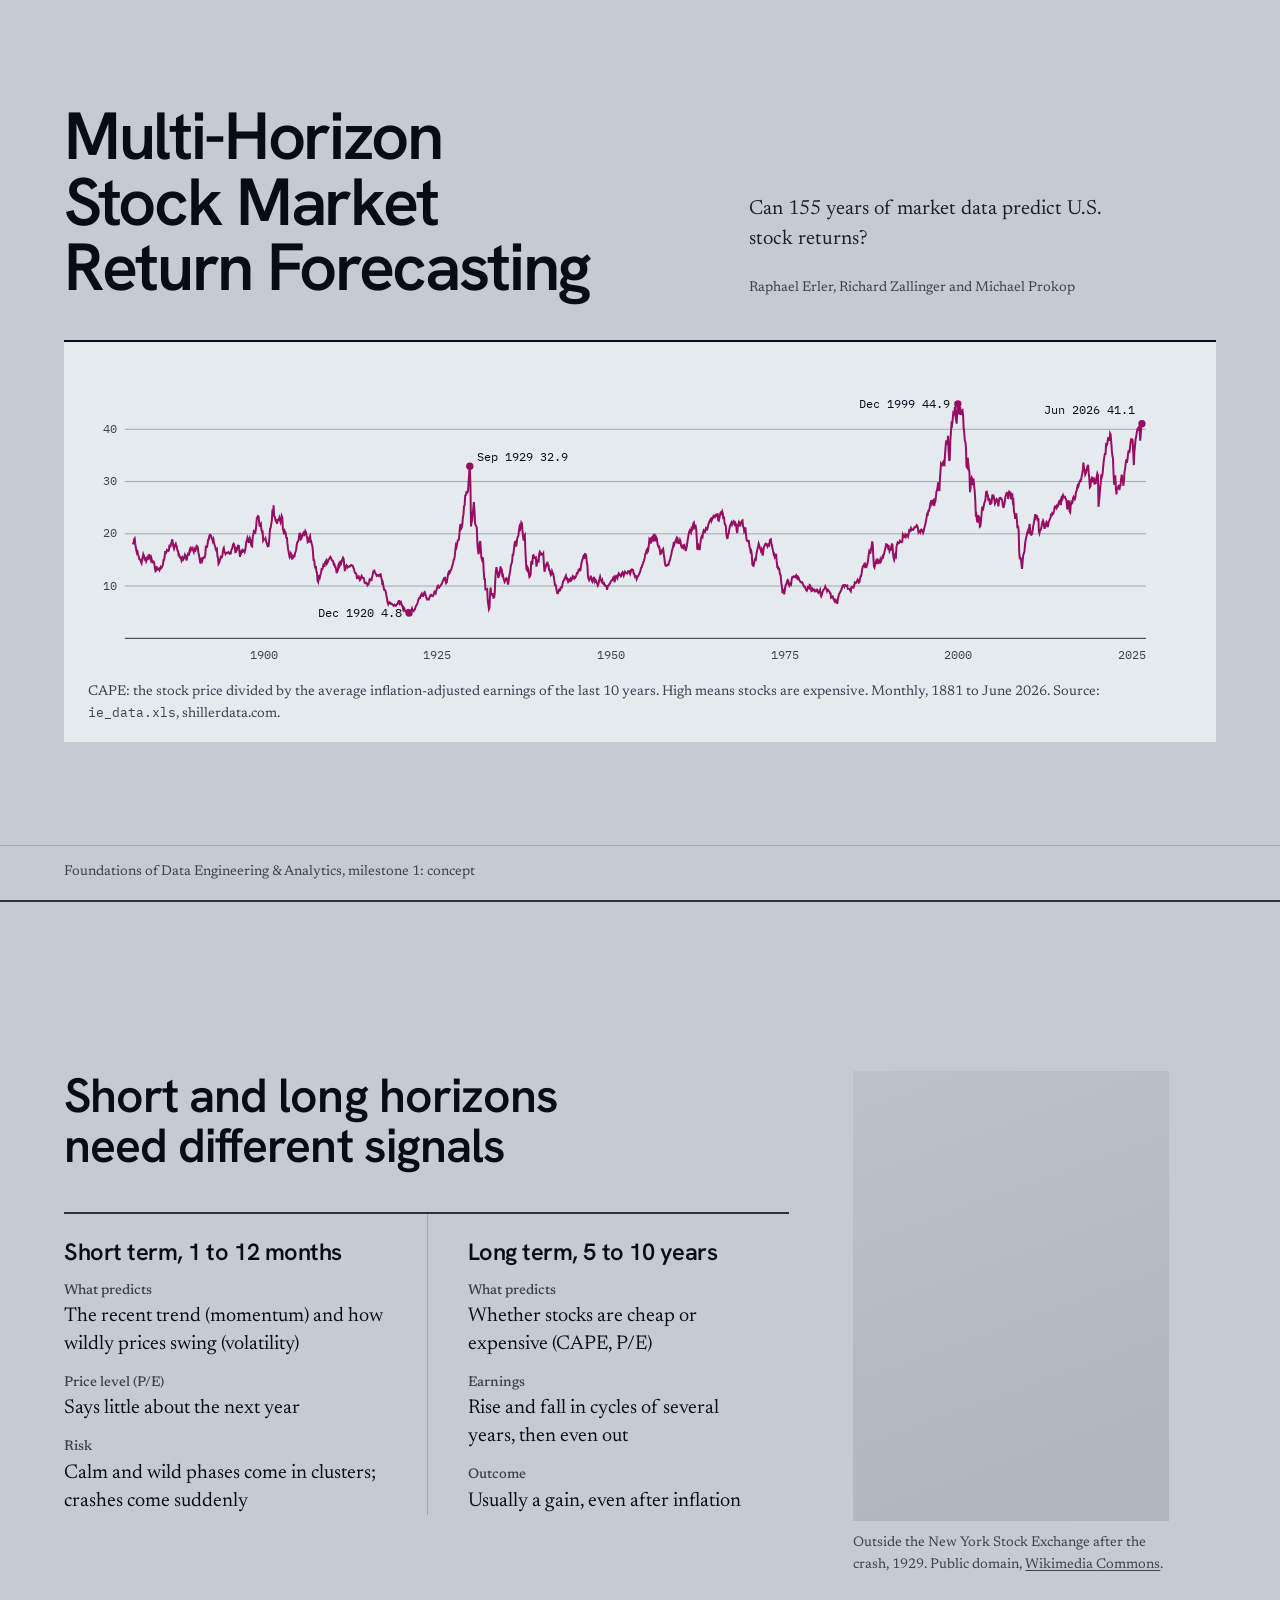
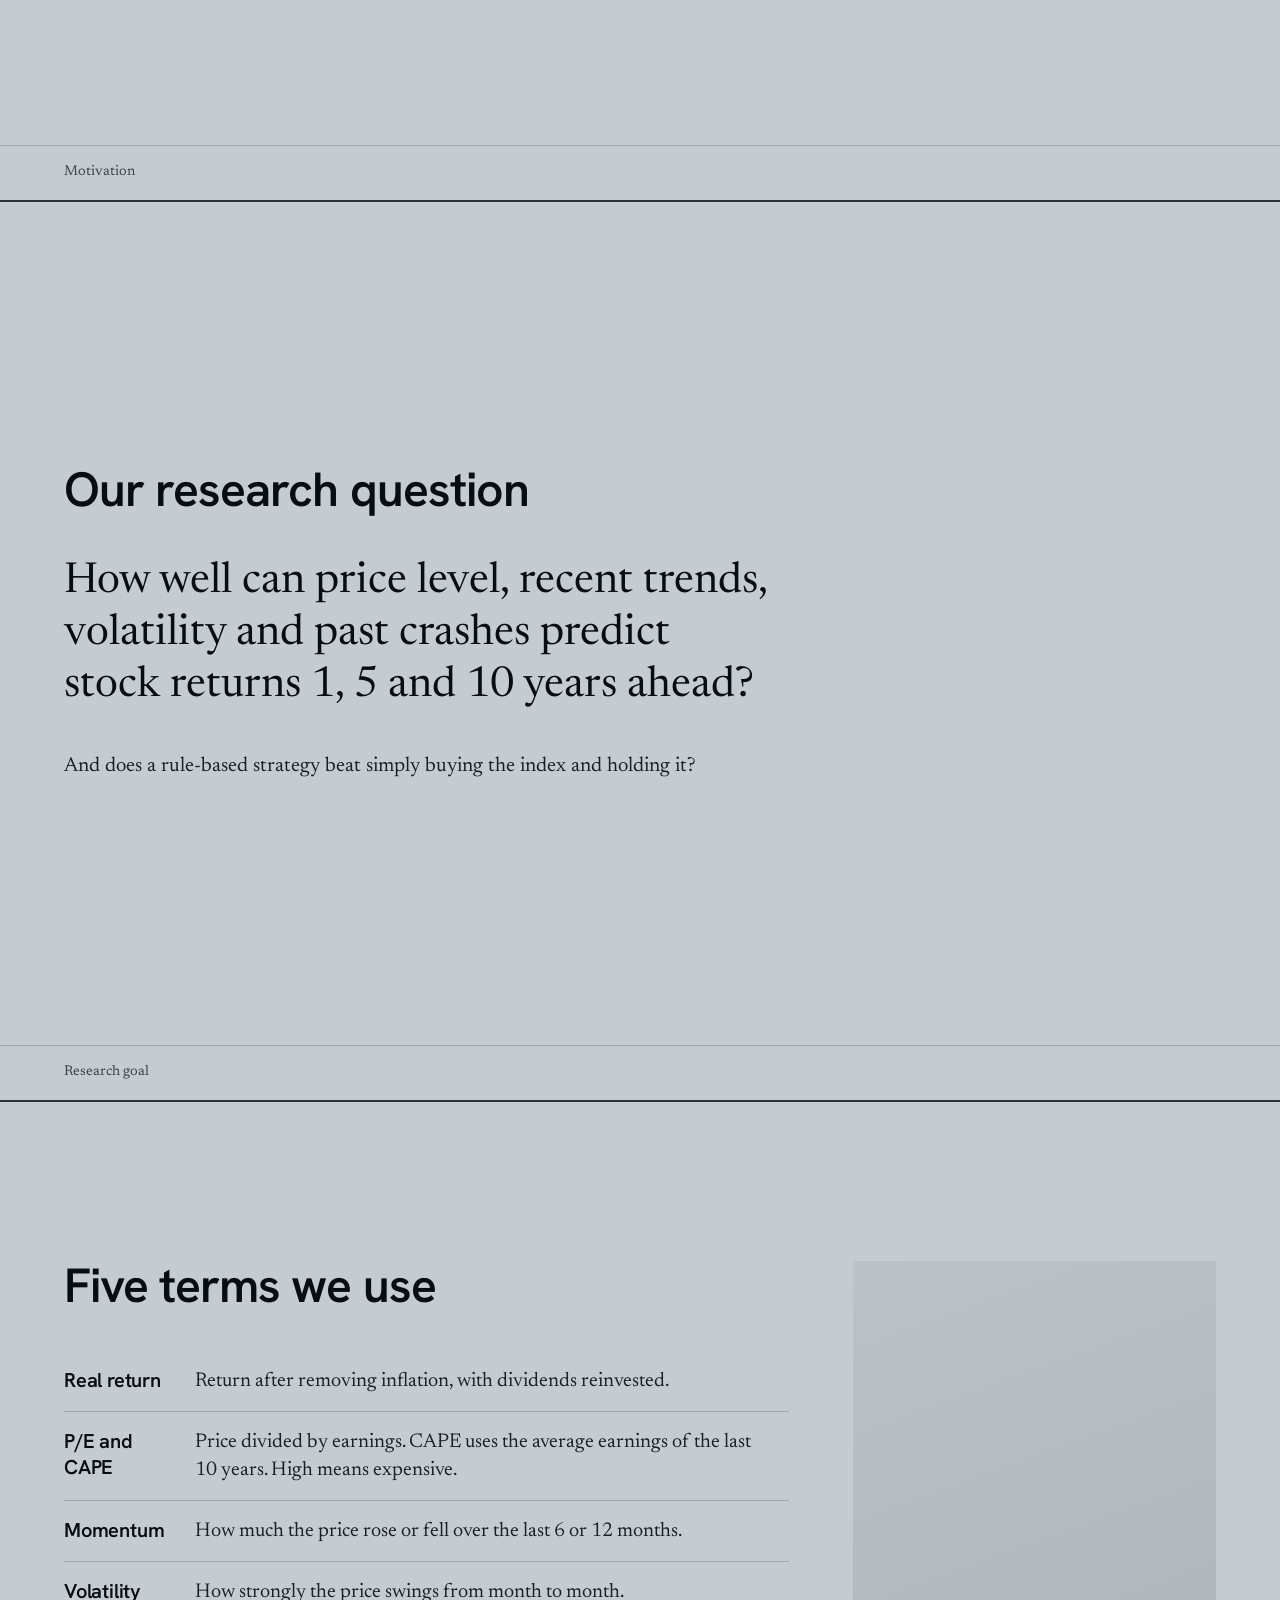
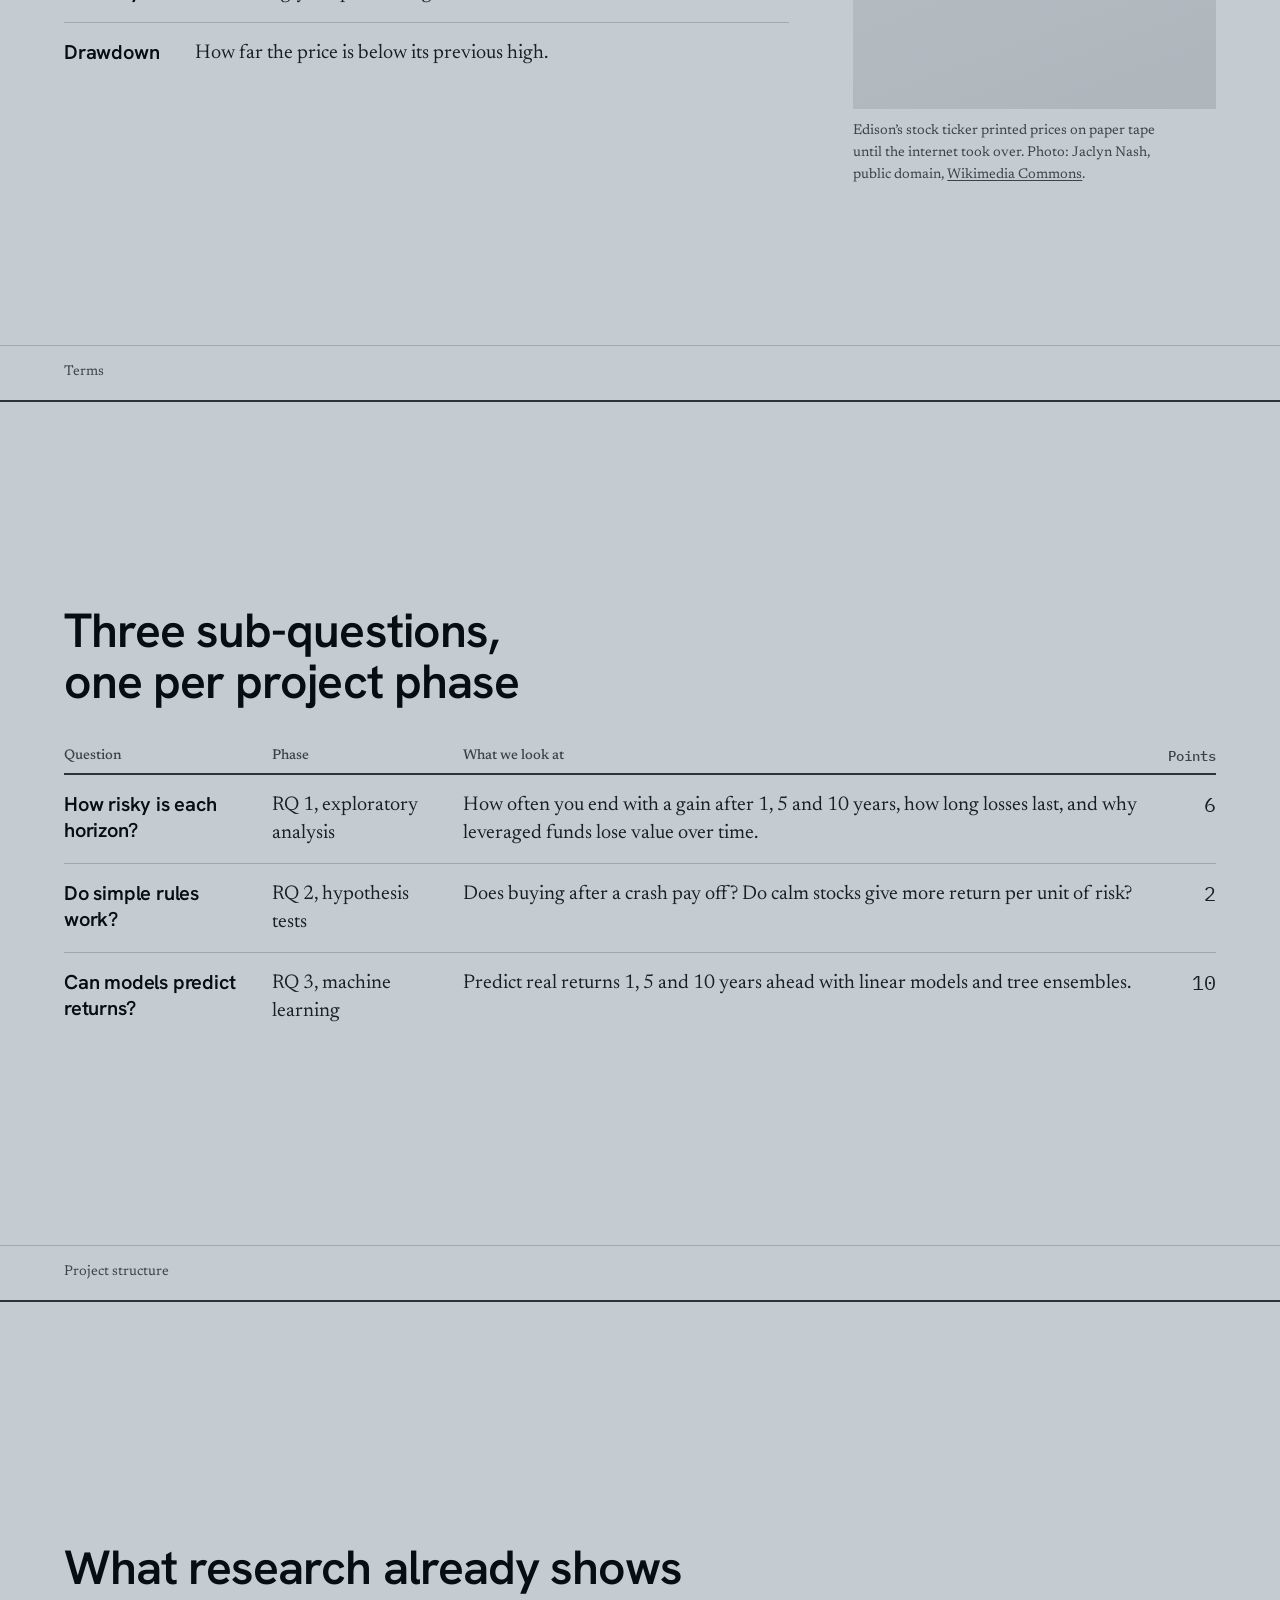
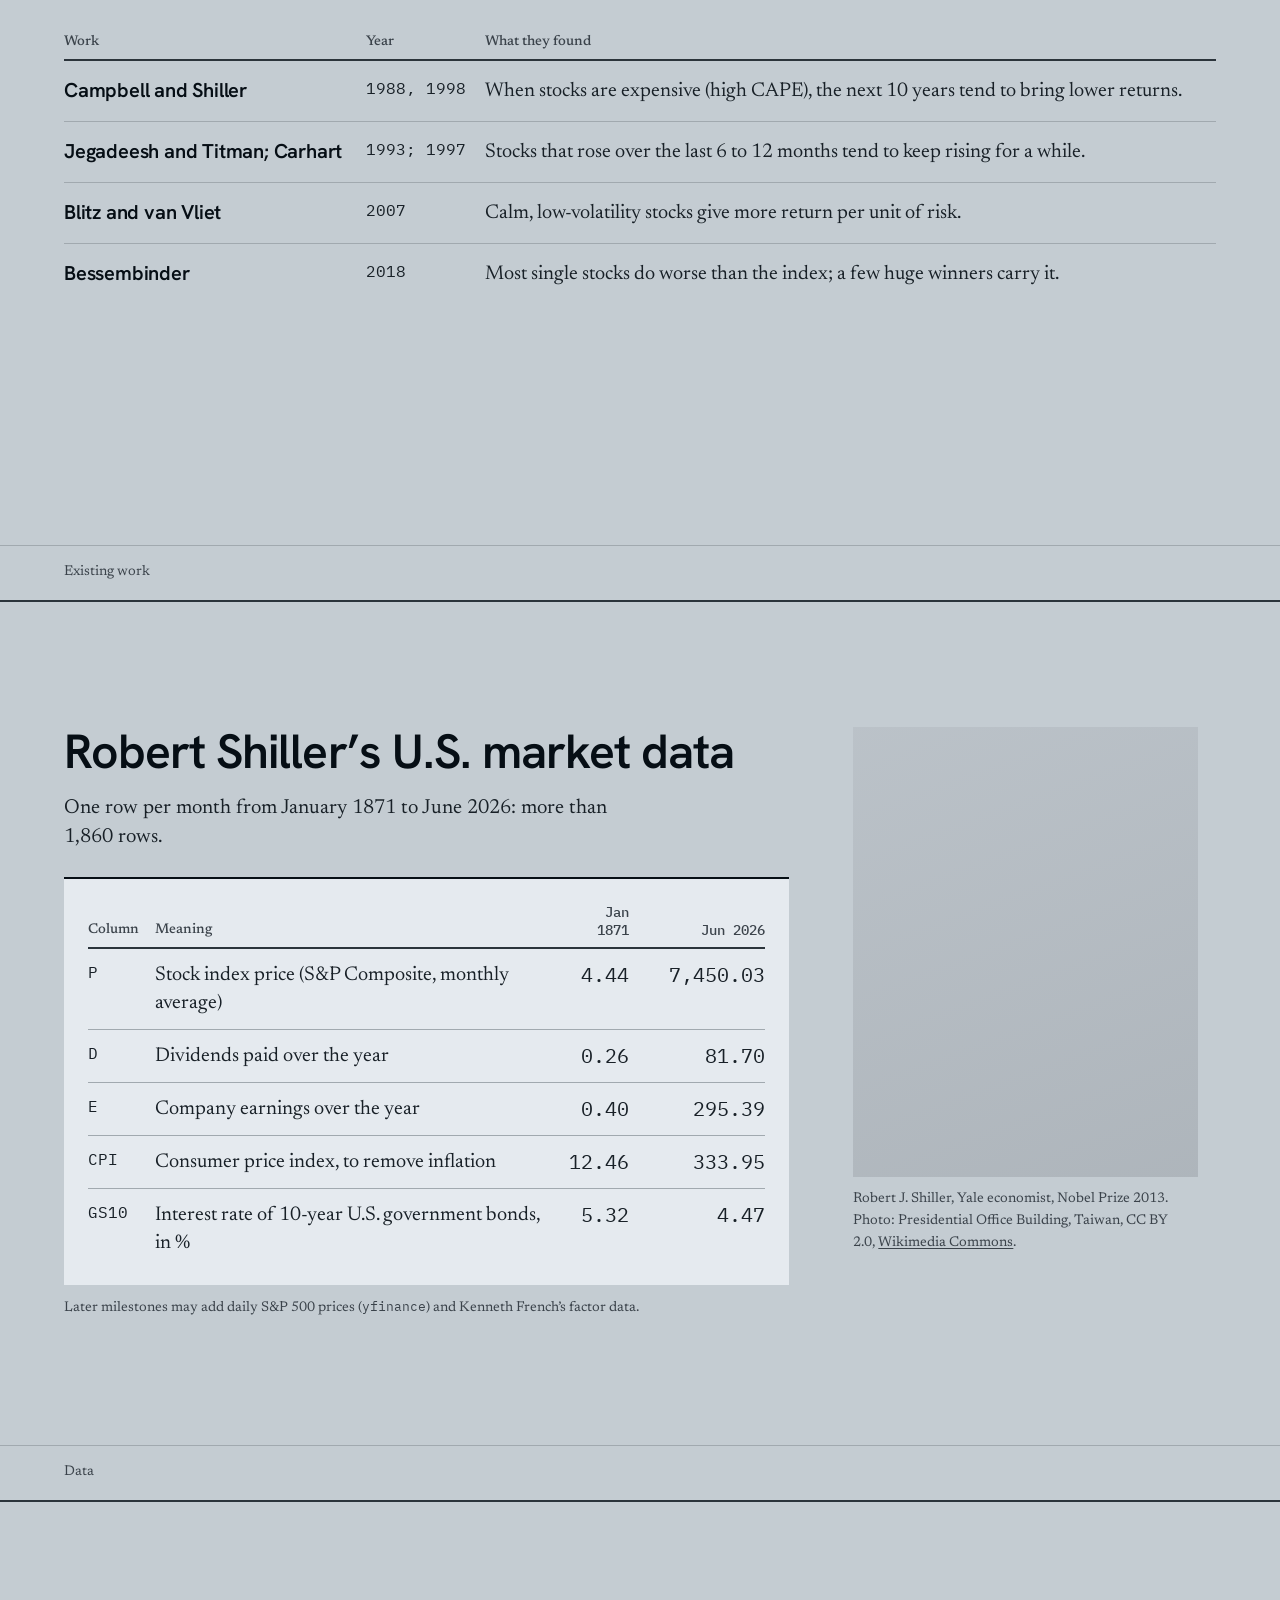
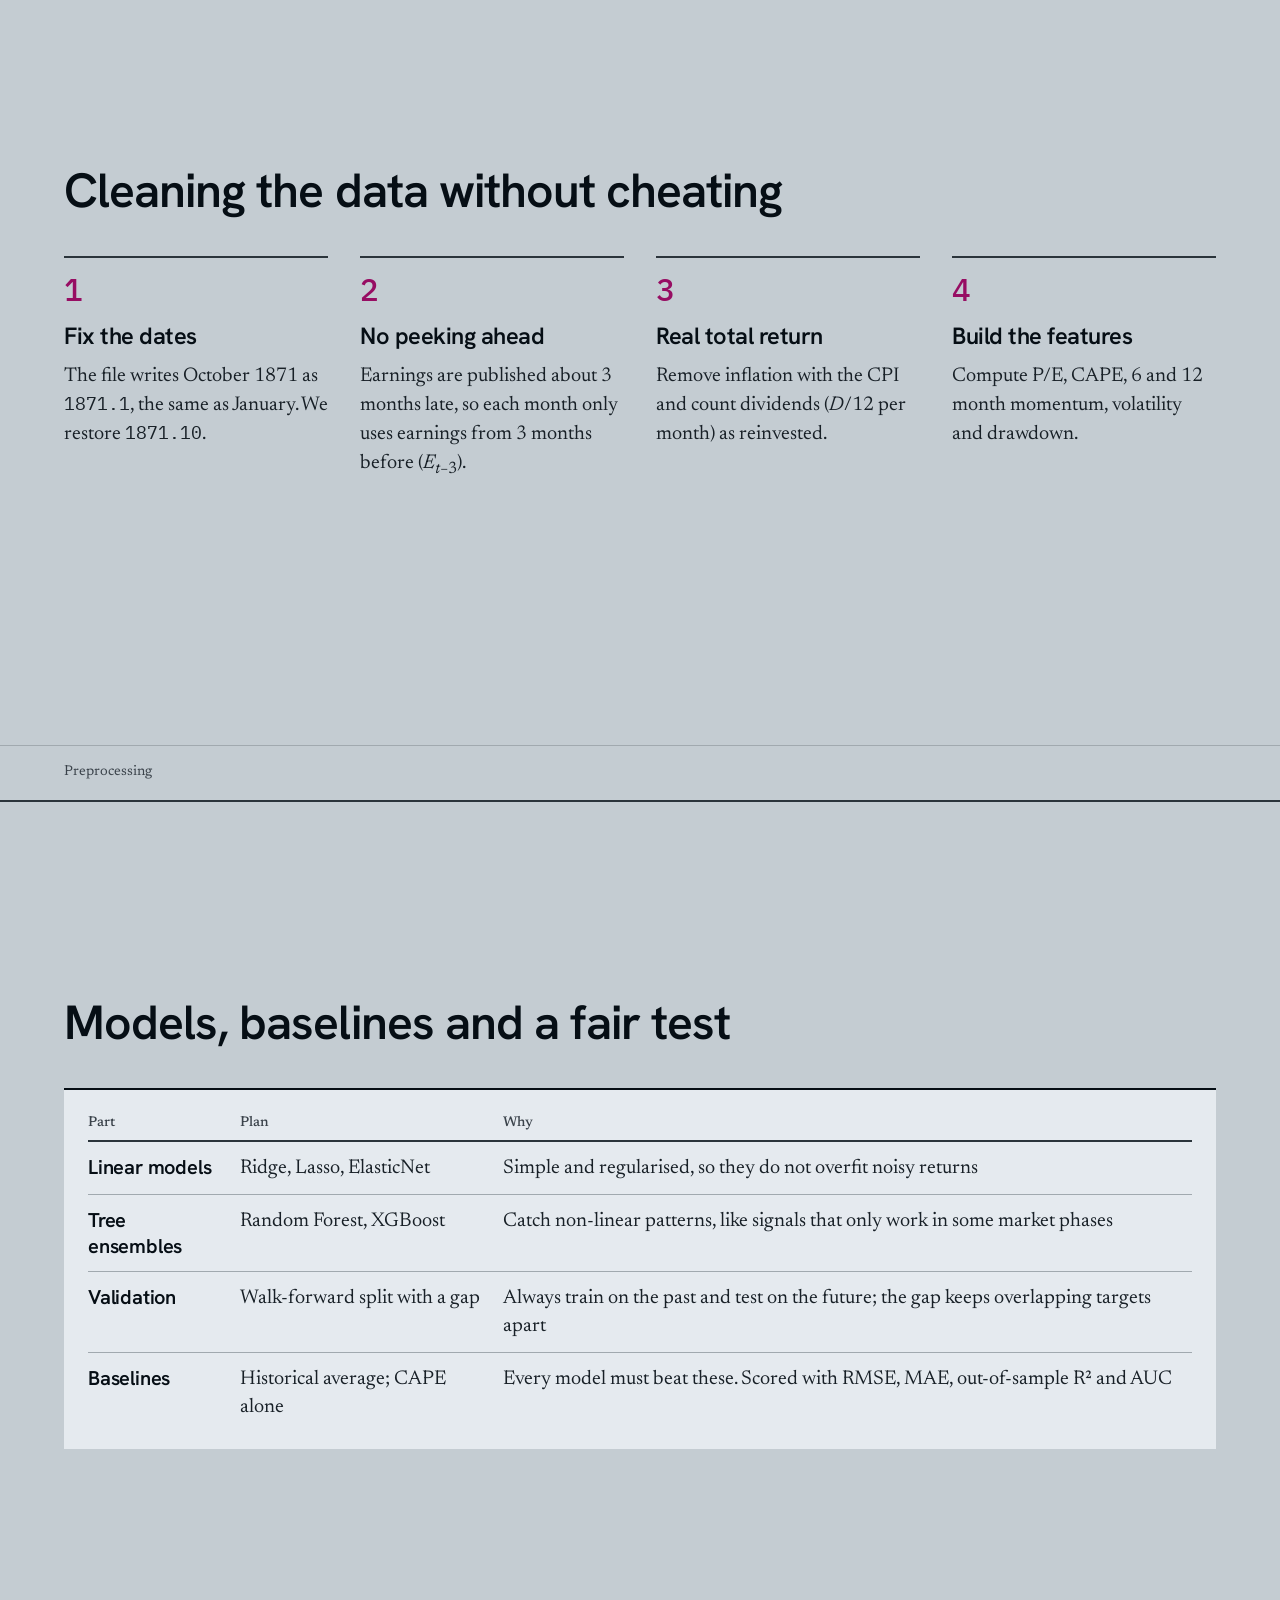
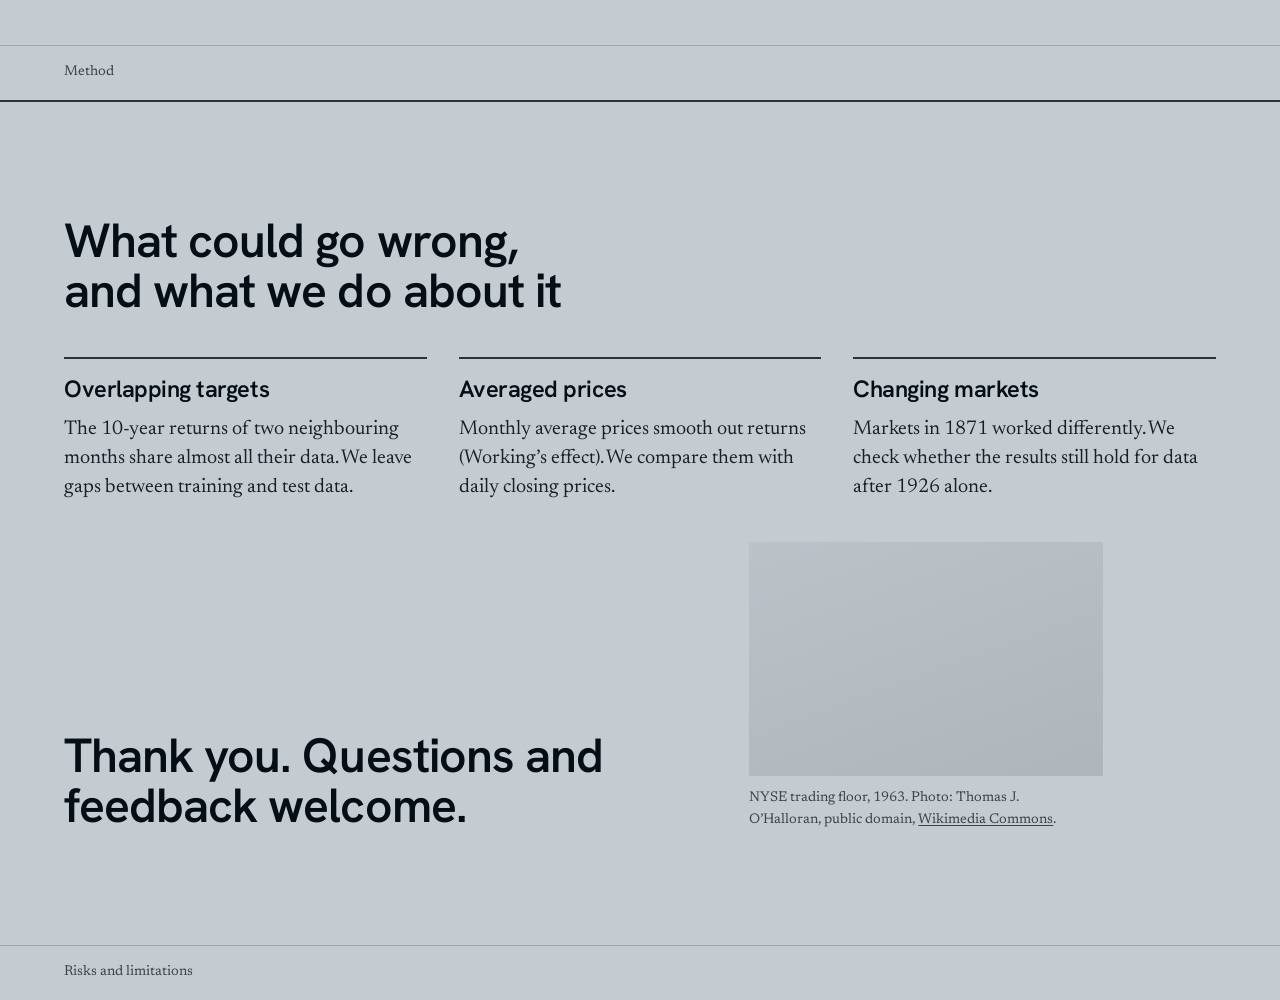
==== praesentation/index.html @ 1fcf6728 "Konzept-Präsentation als HTML-Deck + PDF (praesentation/)" ====
<!doctype html>
<html lang="en">
<head>
<meta charset="utf-8">
<meta name="viewport" content="width=device-width, initial-scale=1">
<meta name="description" content="Concept slides for a Shiller-data project on forecasting U.S. real stock returns over 1, 5 and 10 years.">
<title>Multi-Horizon Return Forecasting</title>
<link rel="preconnect" href="https://fonts.googleapis.com">
<link rel="preconnect" href="https://fonts.gstatic.com" crossorigin>
<link href="https://fonts.googleapis.com/css2?family=Hanken+Grotesk:wght@500;600&family=Newsreader:ital,opsz,wght@0,6..72,400;0,6..72,500;1,6..72,400&family=IBM+Plex+Mono:wght@400;500&display=swap" rel="stylesheet">
<link rel="stylesheet" href="style.css">
</head>
<body>
<main>

<section class="slide" id="s1" aria-label="Title">
  <div class="container">
    <div class="title-top">
      <div>
        <h1>Multi-Horizon Stock Market Return Forecasting</h1>
      </div>
      <div>
        <p class="lead">Can 155 years of market data predict U.S. stock returns?</p>
        <p class="meta" style="margin-top: var(--space-lg)">Raphael Erler, Richard Zallinger and Michael Prokop</p>
      </div>
    </div>
    <figure class="sheet" style="margin: 0">
      <svg class="chart" viewBox="0 0 1200 330" role="img" aria-label="Shiller CAPE from 1881 to 2026: low of 4.8 in December 1920, peak of 32.9 in September 1929, all-time high of 44.9 in December 1999, 41.1 in June 2026"><line class="grid" x1="40" x2="1150" y1="239.2" y2="239.2"/><text x="32" y="243.2" text-anchor="end">10</text><line class="grid" x1="40" x2="1150" y1="182.4" y2="182.4"/><text x="32" y="186.4" text-anchor="end">20</text><line class="grid" x1="40" x2="1150" y1="125.6" y2="125.6"/><text x="32" y="129.6" text-anchor="end">30</text><line class="grid" x1="40" x2="1150" y1="68.8" y2="68.8"/><text x="32" y="72.8" text-anchor="end">40</text><line class="axis" x1="40" x2="1150" y1="296" y2="296"/><text x="191.0" y="318" text-anchor="middle">1900</text><text x="379.8" y="318" text-anchor="middle">1925</text><text x="568.6" y="318" text-anchor="middle">1950</text><text x="757.3" y="318" text-anchor="middle">1975</text><text x="946.1" y="318" text-anchor="middle">2000</text><text x="1134.9" y="318" text-anchor="middle">2025</text><path class="series" d="M48.8 192.0 L49.4 193.8 L50.1 188.5 L50.7 187.6 L51.3 192.9 L52.0 197.6 L52.6 200.8 L53.2 203.4 L53.8 202.2 L54.5 205.2 L55.1 206.8 L55.7 209.8 L56.4 210.2 L57.0 211.2 L57.6 213.2 L58.2 214.5 L58.9 209.4 L59.5 207.7 L60.1 204.6 L60.8 206.5 L61.4 209.7 L62.0 208.6 L62.7 209.3 L63.3 212.2 L63.9 210.6 L64.5 208.2 L65.2 209.0 L65.8 205.8 L66.4 205.6 L67.1 209.9 L67.7 208.2 L68.3 210.7 L68.9 208.7 L69.6 211.6 L70.2 214.3 L70.8 212.2 L71.5 212.6 L72.1 214.8 L72.7 219.9 L73.4 223.0 L74.0 222.3 L74.6 217.7 L75.2 219.4 L75.9 221.1 L76.5 220.9 L77.1 220.3 L77.8 222.0 L78.4 220.6 L79.0 218.6 L79.6 219.6 L80.3 218.7 L80.9 217.2 L81.5 215.2 L82.2 210.7 L82.8 210.7 L83.4 205.8 L84.0 201.1 L84.7 204.0 L85.3 201.8 L85.9 200.0 L86.6 200.8 L87.2 201.0 L87.8 200.6 L88.5 195.1 L89.1 194.9 L89.7 195.6 L90.3 193.1 L91.0 190.7 L91.6 188.4 L92.2 192.7 L92.9 196.5 L93.5 198.6 L94.1 196.6 L94.7 194.7 L95.4 193.2 L96.0 195.3 L96.6 196.9 L97.3 200.8 L97.9 201.1 L98.5 205.6 L99.1 205.2 L99.8 208.0 L100.4 208.5 L101.0 208.2 L101.7 211.7 L102.3 210.5 L102.9 208.5 L103.6 210.3 L104.2 209.2 L104.8 207.4 L105.4 205.2 L106.1 206.8 L106.7 209.6 L107.3 211.2 L108.0 206.4 L108.6 204.3 L109.2 205.0 L109.8 205.1 L110.5 200.2 L111.1 198.5 L111.7 200.4 L112.4 199.0 L113.0 197.8 L113.6 199.5 L114.3 200.4 L114.9 202.1 L115.5 198.7 L116.1 199.8 L116.8 200.6 L117.4 198.6 L118.0 195.6 L118.7 196.2 L119.3 196.8 L119.9 202.4 L120.5 204.9 L121.2 208.8 L121.8 213.0 L122.4 214.7 L123.1 209.2 L123.7 209.0 L124.3 211.3 L124.9 209.3 L125.6 208.4 L126.2 207.8 L126.8 208.0 L127.5 204.9 L128.1 196.2 L128.7 196.2 L129.4 196.4 L130.0 193.3 L130.6 188.7 L131.2 188.6 L131.9 184.7 L132.5 183.5 L133.1 183.7 L133.8 184.5 L134.4 187.5 L135.0 187.6 L135.6 190.4 L136.3 188.4 L136.9 191.6 L137.5 194.1 L138.2 196.1 L138.8 199.1 L139.4 200.4 L140.1 199.3 L140.7 206.8 L141.3 208.9 L141.9 215.0 L142.6 213.7 L143.2 211.3 L143.8 209.9 L144.5 206.1 L145.1 208.1 L145.7 207.4 L146.3 204.8 L147.0 199.3 L147.6 197.9 L148.2 201.5 L148.9 202.6 L149.5 204.4 L150.1 203.5 L150.7 203.1 L151.4 203.2 L152.0 203.0 L152.6 202.3 L153.3 203.1 L153.9 204.2 L154.5 204.0 L155.2 203.8 L155.8 199.8 L156.4 199.0 L157.0 197.0 L157.7 194.0 L158.3 193.2 L158.9 194.6 L159.6 197.9 L160.2 202.4 L160.8 202.1 L161.4 196.8 L162.1 198.5 L162.7 196.2 L163.3 195.2 L164.0 195.5 L164.6 202.0 L165.2 207.4 L165.9 202.7 L166.5 203.3 L167.1 199.6 L167.7 203.0 L168.4 200.2 L169.0 200.9 L169.6 200.5 L170.3 202.0 L170.9 199.9 L171.5 195.4 L172.1 190.8 L172.8 188.7 L173.4 186.6 L174.0 188.5 L174.7 192.3 L175.3 190.0 L175.9 187.2 L176.5 188.9 L177.2 193.8 L177.8 195.7 L178.4 196.1 L179.1 185.1 L179.7 183.2 L180.3 179.3 L181.0 179.8 L181.6 182.5 L182.2 179.2 L182.8 174.1 L183.5 165.3 L184.1 164.5 L184.7 163.1 L185.4 163.7 L186.0 169.7 L186.6 174.7 L187.2 172.6 L187.9 171.6 L188.5 178.0 L189.1 180.4 L189.8 180.1 L190.4 189.8 L191.0 188.8 L191.6 188.6 L192.3 188.2 L192.9 187.2 L193.5 190.3 L194.2 192.7 L194.8 194.4 L195.4 192.3 L196.1 196.5 L196.7 192.1 L197.3 184.6 L197.9 177.0 L198.6 175.6 L199.2 171.6 L199.8 167.8 L200.5 156.0 L201.1 163.8 L201.7 151.3 L202.3 163.3 L203.0 163.7 L203.6 166.5 L204.2 168.4 L204.9 167.7 L205.5 171.7 L206.1 167.9 L206.8 167.2 L207.4 167.4 L208.0 165.0 L208.6 167.2 L209.3 169.8 L209.9 167.4 L210.5 162.9 L211.2 164.6 L211.8 177.4 L212.4 178.6 L213.0 183.0 L213.7 179.1 L214.3 180.3 L214.9 181.6 L215.6 186.8 L216.2 186.9 L216.8 193.4 L217.4 198.6 L218.1 202.1 L218.7 205.9 L219.3 208.2 L220.0 207.3 L220.6 203.6 L221.2 204.6 L221.9 209.4 L222.5 209.1 L223.1 206.3 L223.7 206.5 L224.4 206.8 L225.0 203.5 L225.6 201.9 L226.3 199.4 L226.9 194.2 L227.5 191.6 L228.1 191.1 L228.8 189.4 L229.4 185.3 L230.0 181.4 L230.7 183.5 L231.3 188.4 L231.9 187.8 L232.6 185.0 L233.2 182.9 L233.8 181.9 L234.4 181.0 L235.1 183.6 L235.7 182.8 L236.3 179.6 L237.0 181.1 L237.6 184.5 L238.2 186.7 L238.8 191.4 L239.5 190.7 L240.1 190.6 L240.7 186.1 L241.4 184.7 L242.0 191.0 L242.6 190.7 L243.2 193.5 L243.9 196.0 L244.5 201.9 L245.1 210.8 L245.8 211.0 L246.4 216.1 L247.0 219.9 L247.7 217.4 L248.3 223.7 L248.9 224.8 L249.5 233.5 L250.2 234.9 L250.8 230.7 L251.4 227.4 L252.1 229.5 L252.7 227.0 L253.3 224.4 L253.9 220.8 L254.6 221.0 L255.2 219.3 L255.8 216.2 L256.5 217.3 L257.1 217.4 L257.7 213.1 L258.4 212.3 L259.0 211.3 L259.6 214.8 L260.2 213.8 L260.9 212.0 L261.5 210.2 L262.1 209.7 L262.8 208.6 L263.4 207.6 L264.0 208.5 L264.6 210.0 L265.3 211.4 L265.9 211.4 L266.5 212.6 L267.2 215.7 L267.8 215.4 L268.4 218.2 L269.0 218.2 L269.7 221.3 L270.3 225.2 L270.9 222.9 L271.6 221.9 L272.2 216.2 L272.8 214.9 L273.5 217.3 L274.1 215.5 L274.7 211.7 L275.3 213.8 L276.0 211.6 L276.6 210.0 L277.2 208.4 L277.9 209.8 L278.5 216.6 L279.1 221.8 L279.7 221.4 L280.4 217.7 L281.0 216.6 L281.6 217.3 L282.3 218.9 L282.9 218.2 L283.5 218.1 L284.1 218.2 L284.8 217.4 L285.4 217.3 L286.0 216.3 L286.7 216.6 L287.3 216.8 L287.9 217.7 L288.6 219.8 L289.2 221.1 L289.8 223.8 L290.4 225.1 L291.1 225.2 L291.7 226.4 L292.3 230.5 L293.0 230.3 L293.6 228.5 L294.2 228.5 L294.8 230.6 L295.5 232.8 L296.1 232.3 L296.7 229.6 L297.4 228.1 L298.0 229.4 L298.6 230.3 L299.3 230.5 L299.9 230.8 L300.5 235.0 L301.1 236.2 L301.8 236.2 L302.4 235.5 L303.0 236.1 L303.7 238.1 L304.3 237.0 L304.9 237.2 L305.5 235.0 L306.2 231.0 L306.8 233.1 L307.4 232.4 L308.1 232.6 L308.7 229.9 L309.3 227.4 L309.9 224.3 L310.6 222.6 L311.2 222.4 L311.8 224.3 L312.5 225.4 L313.1 226.3 L313.7 227.8 L314.4 227.0 L315.0 227.1 L315.6 228.2 L316.2 228.5 L316.9 227.2 L317.5 226.6 L318.1 226.4 L318.8 230.1 L319.4 232.5 L320.0 237.8 L320.6 236.3 L321.3 240.2 L321.9 243.1 L322.5 243.1 L323.2 244.0 L323.8 246.4 L324.4 250.0 L325.1 253.3 L325.7 257.0 L326.3 258.9 L326.9 257.6 L327.6 256.8 L328.2 257.3 L328.8 258.3 L329.5 258.0 L330.1 258.5 L330.7 259.2 L331.3 259.6 L332.0 260.5 L332.6 259.7 L333.2 259.4 L333.9 260.6 L334.5 260.8 L335.1 260.0 L335.7 259.3 L336.4 258.8 L337.0 256.6 L337.6 255.5 L338.3 255.4 L338.9 258.7 L339.5 258.2 L340.2 256.9 L340.8 258.8 L341.4 260.6 L342.0 261.6 L342.7 264.6 L343.3 262.7 L343.9 263.8 L344.6 266.2 L345.2 267.0 L345.8 266.8 L346.4 267.1 L347.1 265.5 L347.7 265.2 L348.3 266.5 L349.0 268.5 L349.6 266.5 L350.2 265.7 L350.9 266.1 L351.5 265.5 L352.1 263.7 L352.7 266.0 L353.4 266.1 L354.0 266.4 L354.6 265.1 L355.3 264.5 L355.9 262.5 L356.5 260.9 L357.1 259.9 L357.8 258.9 L358.4 256.9 L359.0 254.3 L359.7 252.4 L360.3 252.6 L360.9 252.3 L361.5 249.9 L362.2 248.5 L362.8 247.5 L363.4 250.0 L364.1 250.2 L364.7 249.1 L365.3 246.9 L366.0 245.9 L366.6 247.7 L367.2 249.9 L367.8 251.7 L368.5 253.6 L369.1 253.0 L369.7 252.9 L370.4 253.7 L371.0 252.3 L371.6 250.8 L372.2 249.2 L372.9 248.7 L373.5 249.3 L374.1 250.1 L374.8 250.2 L375.4 249.3 L376.0 247.4 L376.6 245.4 L377.3 246.2 L377.9 247.1 L378.5 244.4 L379.2 242.0 L379.8 239.7 L380.4 238.9 L381.1 240.8 L381.7 241.0 L382.3 239.6 L382.9 239.2 L383.6 238.3 L384.2 237.4 L384.8 236.0 L385.5 234.0 L386.1 233.0 L386.7 231.5 L387.3 230.4 L388.0 230.2 L388.6 234.2 L389.2 236.1 L389.9 235.2 L390.5 231.7 L391.1 228.0 L391.8 224.5 L392.4 223.5 L393.0 225.1 L393.6 224.1 L394.3 222.0 L394.9 221.1 L395.5 218.6 L396.2 216.4 L396.8 213.8 L397.4 210.9 L398.0 210.2 L398.7 206.2 L399.3 200.3 L399.9 194.9 L400.6 196.5 L401.2 193.1 L401.8 190.1 L402.4 189.2 L403.1 188.8 L403.7 182.6 L404.3 175.0 L405.0 171.7 L405.6 176.8 L406.2 175.8 L406.9 171.8 L407.5 164.6 L408.1 161.3 L408.7 152.4 L409.4 151.2 L410.0 140.9 L410.6 140.5 L411.3 137.4 L411.9 138.0 L412.5 137.2 L413.1 135.7 L413.8 124.2 L414.4 115.3 L415.0 109.0 L415.7 129.7 L416.3 174.4 L416.9 169.6 L417.6 167.8 L418.2 159.9 L418.8 154.9 L419.4 147.9 L420.1 156.8 L420.7 170.9 L421.3 172.8 L422.0 174.3 L422.6 175.7 L423.2 192.1 L423.8 199.5 L424.5 204.6 L425.1 200.9 L425.7 192.7 L426.4 190.3 L427.0 200.0 L427.6 208.4 L428.2 210.3 L428.9 207.7 L429.5 210.6 L430.1 223.0 L430.8 232.5 L431.4 231.0 L432.0 243.0 L432.7 243.0 L433.3 242.9 L433.9 242.5 L434.5 255.1 L435.2 259.7 L435.8 264.4 L436.4 262.9 L437.1 246.0 L437.7 240.8 L438.3 248.1 L438.9 248.2 L439.6 249.4 L440.2 246.8 L440.8 251.9 L441.5 251.7 L442.1 246.9 L442.7 232.7 L443.4 222.3 L444.0 218.7 L444.6 222.9 L445.2 223.4 L445.9 230.3 L446.5 228.6 L447.1 227.1 L447.8 222.9 L448.4 217.9 L449.0 221.6 L449.6 220.1 L450.3 227.6 L450.9 227.0 L451.5 230.1 L452.2 232.5 L452.8 234.7 L453.4 233.6 L454.0 231.7 L454.7 230.6 L455.3 231.4 L455.9 233.7 L456.6 237.5 L457.2 233.4 L457.8 228.4 L458.5 225.3 L459.1 221.6 L459.7 216.5 L460.3 214.8 L461.0 212.6 L461.6 205.3 L462.2 205.2 L462.9 200.0 L463.5 194.3 L464.1 191.1 L464.7 190.8 L465.4 196.2 L466.0 192.5 L466.6 187.0 L467.3 185.4 L467.9 184.0 L468.5 178.1 L469.1 174.7 L469.8 176.7 L470.4 173.9 L471.0 170.2 L471.7 171.3 L472.3 179.6 L472.9 185.6 L473.6 189.9 L474.2 184.5 L474.8 183.5 L475.4 200.3 L476.1 214.4 L476.7 221.2 L477.3 222.1 L478.0 219.3 L478.6 220.8 L479.2 225.9 L479.8 229.3 L480.5 228.3 L481.1 226.7 L481.7 212.9 L482.4 212.2 L483.0 215.9 L483.6 206.0 L484.3 205.6 L484.9 207.8 L485.5 208.7 L486.1 208.4 L486.8 208.0 L487.4 218.1 L488.0 214.8 L488.7 213.0 L489.3 210.6 L489.9 211.4 L490.5 204.0 L491.2 201.9 L491.8 203.1 L492.4 204.9 L493.1 204.3 L493.7 205.1 L494.3 205.2 L494.9 204.0 L495.6 216.4 L496.2 223.6 L496.8 220.5 L497.5 218.8 L498.1 215.5 L498.7 214.8 L499.4 212.9 L500.0 217.0 L500.6 216.9 L501.2 222.0 L501.9 222.2 L502.5 225.1 L503.1 227.3 L503.8 226.5 L504.4 223.1 L505.0 224.7 L505.6 225.6 L506.3 229.5 L506.9 233.3 L507.5 238.0 L508.2 237.9 L508.8 240.3 L509.4 244.2 L510.1 246.9 L510.7 247.1 L511.3 244.8 L511.9 243.4 L512.6 244.2 L513.2 243.8 L513.8 240.8 L514.5 240.4 L515.1 240.6 L515.7 237.5 L516.3 234.2 L517.0 233.4 L517.6 232.3 L518.2 230.4 L518.9 229.5 L519.5 228.0 L520.1 231.3 L520.7 230.6 L521.4 231.5 L522.0 234.7 L522.6 234.1 L523.3 232.4 L523.9 233.0 L524.5 231.4 L525.2 233.1 L525.8 232.2 L526.4 229.7 L527.0 228.5 L527.7 229.7 L528.3 230.9 L528.9 229.5 L529.6 230.1 L530.2 229.1 L530.8 227.3 L531.4 225.1 L532.1 225.4 L532.7 223.7 L533.3 221.4 L534.0 220.9 L534.6 222.4 L535.2 222.2 L535.9 217.1 L536.5 213.8 L537.1 211.1 L537.7 210.1 L538.4 206.7 L539.0 205.9 L539.6 209.5 L540.3 204.4 L540.9 204.6 L541.5 206.0 L542.1 213.3 L542.8 216.3 L543.4 228.5 L544.0 231.1 L544.7 232.7 L545.3 231.2 L545.9 230.6 L546.5 227.9 L547.2 231.6 L547.8 233.8 L548.4 234.7 L549.1 232.7 L549.7 229.2 L550.3 231.2 L551.0 234.1 L551.6 232.4 L552.2 233.2 L552.8 234.9 L553.5 236.3 L554.1 238.6 L554.7 237.5 L555.4 234.0 L556.0 231.2 L556.6 229.1 L557.2 231.6 L557.9 233.8 L558.5 234.7 L559.1 233.0 L559.8 236.3 L560.4 236.8 L561.0 236.3 L561.6 238.4 L562.3 238.3 L562.9 239.0 L563.5 239.5 L564.2 243.2 L564.8 240.1 L565.4 238.7 L566.1 238.5 L566.7 236.9 L567.3 236.7 L567.9 234.9 L568.6 233.7 L569.2 232.8 L569.8 232.8 L570.5 231.3 L571.1 229.7 L571.7 229.1 L572.3 235.0 L573.0 232.0 L573.6 230.3 L574.2 228.4 L574.9 229.1 L575.5 230.4 L576.1 226.9 L576.8 225.5 L577.4 227.2 L578.0 226.6 L578.6 227.1 L579.3 228.6 L579.9 227.7 L580.5 225.0 L581.2 224.0 L581.8 224.9 L582.4 227.6 L583.0 225.9 L583.7 223.7 L584.3 224.6 L584.9 224.6 L585.6 225.3 L586.2 225.5 L586.8 224.1 L587.4 222.8 L588.1 222.8 L588.7 224.1 L589.3 225.9 L590.0 223.9 L590.6 221.3 L591.2 220.9 L591.9 221.8 L592.5 221.9 L593.1 225.8 L593.7 225.9 L594.4 228.9 L595.0 228.2 L595.6 228.4 L596.3 231.7 L596.9 230.2 L597.5 228.8 L598.1 228.1 L598.8 226.6 L599.4 225.4 L600.0 224.2 L600.7 221.4 L601.3 219.0 L601.9 218.8 L602.6 216.0 L603.2 214.8 L603.8 213.0 L604.4 211.5 L605.1 208.6 L605.7 204.7 L606.3 203.5 L607.0 200.9 L607.6 202.1 L608.2 199.4 L608.8 200.3 L609.5 195.4 L610.1 189.1 L610.7 190.4 L611.4 186.7 L612.0 192.9 L612.6 186.7 L613.2 186.0 L613.9 189.7 L614.5 189.9 L615.1 183.4 L615.8 183.4 L616.4 188.2 L617.0 190.5 L617.7 186.4 L618.3 187.6 L618.9 192.5 L619.5 195.0 L620.2 196.8 L620.8 196.4 L621.4 199.3 L622.1 204.4 L622.7 204.1 L623.3 202.9 L623.9 200.2 L624.6 199.5 L625.2 198.7 L625.8 204.5 L626.5 208.6 L627.1 214.5 L627.7 216.9 L628.4 217.3 L629.0 216.6 L629.6 216.7 L630.2 215.9 L630.9 216.1 L631.5 213.8 L632.1 212.1 L632.8 210.3 L633.4 207.0 L634.0 204.8 L634.6 201.3 L635.3 198.8 L635.9 196.8 L636.5 193.3 L637.2 194.5 L637.8 192.0 L638.4 190.7 L639.0 189.1 L639.7 190.5 L640.3 186.7 L640.9 187.5 L641.6 192.2 L642.2 192.8 L642.8 192.5 L643.5 189.3 L644.1 191.0 L644.7 195.5 L645.3 197.0 L646.0 196.2 L646.6 197.2 L647.2 194.0 L647.9 196.7 L648.5 195.5 L649.1 198.6 L649.7 201.2 L650.4 198.1 L651.0 195.8 L651.6 190.7 L652.3 186.4 L652.9 182.9 L653.5 179.9 L654.1 178.7 L654.8 180.2 L655.4 181.2 L656.0 176.6 L656.7 177.9 L657.3 176.6 L657.9 171.3 L658.6 170.2 L659.2 174.9 L659.8 173.4 L660.4 173.4 L661.1 177.9 L661.7 186.8 L662.3 199.7 L663.0 197.9 L663.6 195.4 L664.2 196.9 L664.8 200.2 L665.5 193.8 L666.1 189.6 L666.7 185.7 L667.4 184.5 L668.0 185.5 L668.6 180.6 L669.3 178.6 L669.9 179.3 L670.5 181.6 L671.1 178.7 L671.8 175.9 L672.4 176.3 L673.0 177.3 L673.7 175.4 L674.3 172.1 L674.9 170.9 L675.5 168.9 L676.2 167.4 L676.8 166.5 L677.4 168.1 L678.1 164.2 L678.7 166.1 L679.3 164.7 L679.9 162.8 L680.6 162.7 L681.2 165.4 L681.8 162.5 L682.5 161.9 L683.1 162.6 L683.7 161.7 L684.4 160.1 L685.0 167.7 L685.6 168.2 L686.2 166.1 L686.9 162.1 L687.5 159.8 L688.1 159.0 L688.8 160.3 L689.4 158.2 L690.0 160.3 L690.6 166.5 L691.3 163.6 L691.9 170.8 L692.5 172.5 L693.2 173.4 L693.8 181.8 L694.4 186.1 L695.1 188.0 L695.7 182.9 L696.3 182.7 L696.9 178.7 L697.6 175.0 L698.2 172.9 L698.8 171.6 L699.5 170.1 L700.1 172.4 L700.7 171.0 L701.3 169.7 L702.0 168.6 L702.6 169.5 L703.2 174.1 L703.9 171.3 L704.5 172.6 L705.1 178.8 L705.7 181.6 L706.4 173.8 L707.0 171.7 L707.6 169.5 L708.3 170.9 L708.9 174.4 L709.5 171.3 L710.2 169.4 L710.8 168.3 L711.4 167.8 L712.0 174.0 L712.7 175.7 L713.3 179.8 L713.9 178.5 L714.6 175.4 L715.2 182.7 L715.8 188.7 L716.4 190.1 L717.1 190.3 L717.7 190.0 L718.3 190.1 L719.0 196.5 L719.6 197.8 L720.2 202.0 L720.9 201.1 L721.5 204.8 L722.1 215.7 L722.7 216.8 L723.4 217.2 L724.0 215.0 L724.6 210.8 L725.3 209.5 L725.9 210.2 L726.5 204.9 L727.1 201.6 L727.8 198.3 L728.4 196.1 L729.0 193.1 L729.7 195.1 L730.3 197.9 L730.9 199.0 L731.5 201.1 L732.2 199.1 L732.8 201.6 L733.4 206.1 L734.1 200.6 L734.7 196.8 L735.3 195.6 L736.0 193.7 L736.6 193.1 L737.2 194.5 L737.8 194.6 L738.5 196.0 L739.1 192.9 L739.7 194.8 L740.4 195.2 L741.0 190.6 L741.6 188.8 L742.2 188.4 L742.9 193.1 L743.5 195.9 L744.1 198.6 L744.8 202.1 L745.4 205.0 L746.0 204.5 L746.6 208.0 L747.3 206.9 L747.9 204.3 L748.5 211.6 L749.2 218.2 L749.8 218.0 L750.4 221.3 L751.1 219.2 L751.7 223.6 L752.3 226.8 L752.9 227.4 L753.6 236.0 L754.2 239.3 L754.8 245.9 L755.5 245.5 L756.1 244.3 L756.7 248.2 L757.3 244.5 L758.0 239.7 L758.6 237.4 L759.2 237.0 L759.9 233.7 L760.5 232.6 L761.1 233.2 L761.8 237.9 L762.4 238.9 L763.0 236.6 L763.6 236.0 L764.3 237.1 L764.9 231.7 L765.5 229.4 L766.2 229.1 L766.8 228.8 L767.4 229.6 L768.0 229.5 L768.7 228.3 L769.3 229.2 L769.9 228.0 L770.6 230.6 L771.2 231.2 L771.8 229.2 L772.4 230.1 L773.1 232.5 L773.7 233.2 L774.3 234.6 L775.0 235.1 L775.6 235.2 L776.2 235.0 L776.9 236.7 L777.5 237.8 L778.1 239.6 L778.7 239.6 L779.4 240.1 L780.0 242.6 L780.6 243.7 L781.3 244.3 L781.9 242.5 L782.5 240.3 L783.1 240.8 L783.8 241.5 L784.4 238.1 L785.0 238.5 L785.7 240.9 L786.3 244.4 L786.9 243.9 L787.6 242.4 L788.2 243.9 L788.8 243.5 L789.4 243.1 L790.1 245.0 L790.7 244.7 L791.3 244.8 L792.0 243.0 L792.6 243.1 L793.2 245.6 L793.8 246.5 L794.5 245.2 L795.1 244.6 L795.7 243.4 L796.4 249.0 L797.0 250.4 L797.6 248.9 L798.2 246.5 L798.9 244.3 L799.5 243.2 L800.1 242.5 L800.8 241.6 L801.4 239.8 L802.0 241.4 L802.7 242.1 L803.3 244.6 L803.9 243.1 L804.5 243.1 L805.2 244.7 L805.8 245.0 L806.4 246.9 L807.1 247.1 L807.7 251.9 L808.3 251.5 L808.9 250.5 L809.6 250.4 L810.2 253.0 L810.8 254.2 L811.5 255.6 L812.1 253.8 L812.7 254.2 L813.4 257.1 L814.0 257.5 L814.6 257.4 L815.2 253.1 L815.9 249.6 L816.5 247.6 L817.1 246.9 L817.8 245.3 L818.4 244.4 L819.0 242.6 L819.6 240.9 L820.3 238.9 L820.9 238.2 L821.5 238.1 L822.2 239.8 L822.8 238.3 L823.4 238.2 L824.0 239.1 L824.7 239.3 L825.3 238.9 L825.9 242.2 L826.6 242.1 L827.2 242.2 L827.8 242.7 L828.5 243.9 L829.1 244.8 L829.7 240.4 L830.3 240.0 L831.0 240.6 L831.6 240.0 L832.2 240.6 L832.9 238.2 L833.5 235.4 L834.1 236.0 L834.7 235.9 L835.4 234.7 L836.0 233.5 L836.6 232.4 L837.3 233.9 L837.9 235.5 L838.5 235.0 L839.1 231.5 L839.8 228.4 L840.4 228.3 L841.0 224.5 L841.7 219.9 L842.3 217.8 L842.9 217.8 L843.6 215.9 L844.2 217.5 L844.8 216.0 L845.4 218.4 L846.1 218.7 L846.7 216.1 L847.3 214.9 L848.0 210.1 L848.6 205.0 L849.2 201.4 L849.8 202.8 L850.5 203.0 L851.1 199.2 L851.7 196.5 L852.4 190.6 L853.0 194.3 L853.6 206.7 L854.3 217.8 L854.9 218.9 L855.5 216.0 L856.1 213.6 L856.8 211.5 L857.4 212.8 L858.0 215.1 L858.7 210.8 L859.3 211.6 L859.9 213.7 L860.5 213.0 L861.2 210.4 L861.8 212.5 L862.4 211.0 L863.1 208.8 L863.7 206.7 L864.3 207.6 L864.9 205.4 L865.6 202.6 L866.2 200.0 L866.8 197.9 L867.5 193.8 L868.1 194.0 L868.7 194.5 L869.4 196.8 L870.0 194.5 L870.6 198.0 L871.2 201.2 L871.9 199.4 L872.5 199.5 L873.1 196.2 L873.8 193.8 L874.4 194.2 L875.0 203.2 L875.6 208.2 L876.3 210.9 L876.9 208.8 L877.5 205.1 L878.2 206.5 L878.8 196.5 L879.4 193.8 L880.1 191.9 L880.7 192.6 L881.3 192.8 L881.9 192.3 L882.6 190.1 L883.2 191.0 L883.8 191.1 L884.5 191.5 L885.1 190.7 L885.7 183.1 L886.3 184.2 L887.0 185.9 L887.6 185.8 L888.2 183.7 L888.9 185.6 L889.5 183.8 L890.1 183.2 L890.7 183.2 L891.4 185.1 L892.0 182.4 L892.6 178.8 L893.3 179.4 L893.9 178.1 L894.5 176.3 L895.2 178.5 L895.8 178.2 L896.4 177.7 L897.0 178.0 L897.7 176.6 L898.3 175.5 L898.9 174.9 L899.6 175.3 L900.2 174.5 L900.8 173.1 L901.4 173.9 L902.1 176.4 L902.7 180.9 L903.3 180.1 L904.0 179.6 L904.6 180.8 L905.2 178.1 L905.9 177.8 L906.5 178.8 L907.1 179.8 L907.7 181.4 L908.4 179.6 L909.0 176.1 L909.6 174.1 L910.3 171.2 L910.9 167.9 L911.5 164.8 L912.1 160.9 L912.8 161.4 L913.4 157.5 L914.0 157.6 L914.7 155.2 L915.3 151.3 L915.9 152.8 L916.5 145.8 L917.2 147.8 L917.8 149.0 L918.4 146.7 L919.1 145.8 L919.7 152.2 L920.3 149.0 L921.0 147.5 L921.6 142.8 L922.2 136.4 L922.8 135.5 L923.5 131.8 L924.1 126.4 L924.7 129.1 L925.4 136.1 L926.0 122.5 L926.6 114.8 L927.2 106.0 L927.9 107.1 L928.5 106.8 L929.1 105.5 L929.8 108.9 L930.4 105.0 L931.0 106.1 L931.6 95.5 L932.3 86.4 L932.9 80.9 L933.5 82.9 L934.2 84.0 L934.8 75.8 L935.4 92.2 L936.1 103.2 L936.7 101.9 L937.3 81.3 L937.9 73.1 L938.6 63.1 L939.2 64.2 L939.8 58.7 L940.5 51.0 L941.1 51.9 L941.7 53.9 L942.3 44.4 L943.0 55.1 L943.6 58.4 L944.2 62.6 L944.9 47.2 L945.5 41.2 L946.1 43.5 L946.8 52.5 L947.4 46.3 L948.0 44.4 L948.6 53.3 L949.3 48.5 L949.9 48.6 L950.5 48.0 L951.2 53.6 L951.8 68.2 L952.4 71.7 L953.0 80.5 L953.7 82.3 L954.3 89.1 L954.9 109.5 L955.6 110.5 L956.2 99.7 L956.8 105.6 L957.4 111.1 L958.1 115.6 L958.7 137.2 L959.3 132.2 L960.0 124.1 L960.6 121.3 L961.2 122.6 L961.9 129.4 L962.5 122.5 L963.1 129.9 L963.7 134.9 L964.4 144.9 L965.0 161.6 L965.6 160.9 L966.3 167.8 L966.9 170.2 L967.5 162.2 L968.1 163.7 L968.8 164.9 L969.4 174.6 L970.0 174.0 L970.7 167.6 L971.3 160.8 L971.9 153.6 L972.6 153.3 L973.2 154.6 L973.8 151.1 L974.4 148.5 L975.1 146.9 L975.7 142.7 L976.3 136.7 L977.0 136.6 L977.6 141.0 L978.2 140.9 L978.8 146.6 L979.5 143.7 L980.1 147.8 L980.7 150.8 L981.4 148.0 L982.0 149.5 L982.6 143.4 L983.2 139.6 L983.9 142.9 L984.5 142.0 L985.1 144.4 L985.8 149.7 L986.4 148.4 L987.0 146.0 L987.7 144.7 L988.3 145.7 L988.9 147.8 L989.5 152.7 L990.2 146.6 L990.8 143.6 L991.4 143.3 L992.1 144.5 L992.7 144.1 L993.3 145.0 L993.9 147.9 L994.6 153.1 L995.2 153.4 L995.8 151.3 L996.5 147.9 L997.1 142.7 L997.7 140.5 L998.4 138.4 L999.0 138.9 L999.6 138.3 L1000.2 144.6 L1000.9 140.2 L1001.5 136.9 L1002.1 137.7 L1002.8 137.7 L1003.4 145.0 L1004.0 141.8 L1004.6 138.5 L1005.3 147.8 L1005.9 146.7 L1006.5 157.9 L1007.2 161.1 L1007.8 166.2 L1008.4 162.0 L1009.0 160.1 L1009.7 167.6 L1010.3 176.3 L1010.9 173.6 L1011.6 179.5 L1012.2 202.3 L1012.8 208.9 L1013.5 208.5 L1014.1 209.9 L1014.7 216.1 L1015.3 220.6 L1016.0 211.3 L1016.6 205.7 L1017.2 203.5 L1017.9 201.8 L1018.5 193.9 L1019.1 189.7 L1019.7 186.8 L1020.4 184.0 L1021.0 180.7 L1021.6 179.2 L1022.3 182.4 L1022.9 176.2 L1023.5 171.5 L1024.1 179.0 L1024.8 183.2 L1025.4 183.5 L1026.0 182.9 L1026.7 179.4 L1027.3 174.4 L1027.9 171.7 L1028.6 167.6 L1029.2 164.1 L1029.8 161.1 L1030.4 164.3 L1031.1 162.8 L1031.7 163.1 L1032.3 168.5 L1033.0 165.4 L1033.6 180.1 L1034.2 182.0 L1034.8 179.2 L1035.5 178.0 L1036.1 176.9 L1036.7 172.9 L1037.4 169.5 L1038.0 168.0 L1038.6 169.6 L1039.3 174.5 L1039.9 176.8 L1040.5 174.2 L1041.1 171.9 L1041.8 169.8 L1042.4 171.1 L1043.0 175.1 L1043.7 173.1 L1044.3 169.2 L1044.9 168.3 L1045.5 166.3 L1046.2 165.3 L1046.8 160.6 L1047.4 163.4 L1048.1 160.2 L1048.7 161.0 L1049.3 160.6 L1049.9 158.3 L1050.6 153.7 L1051.2 152.5 L1051.8 152.6 L1052.5 154.2 L1053.1 152.2 L1053.7 153.2 L1054.4 152.3 L1055.0 148.8 L1055.6 147.4 L1056.2 148.6 L1056.9 146.8 L1057.5 151.2 L1058.1 142.9 L1058.8 141.9 L1059.4 143.7 L1060.0 140.9 L1060.6 142.5 L1061.3 142.2 L1061.9 142.2 L1062.5 144.0 L1063.2 144.8 L1063.8 148.8 L1064.4 155.8 L1065.1 150.2 L1065.7 146.0 L1066.3 147.6 L1066.9 157.8 L1067.6 159.0 L1068.2 151.2 L1068.8 148.1 L1069.5 149.4 L1070.1 148.6 L1070.7 143.8 L1071.3 142.3 L1072.0 143.6 L1072.6 144.8 L1073.2 142.9 L1073.9 137.1 L1074.5 136.0 L1075.1 132.6 L1075.7 130.1 L1076.4 131.1 L1077.0 128.7 L1077.6 126.2 L1078.3 124.8 L1078.9 125.2 L1079.5 123.6 L1080.2 119.2 L1080.8 116.9 L1081.4 112.1 L1082.0 104.9 L1082.7 112.0 L1083.3 113.2 L1083.9 117.9 L1084.6 116.2 L1085.2 113.7 L1085.8 112.1 L1086.4 109.0 L1087.1 107.5 L1087.7 116.5 L1088.3 121.1 L1089.0 131.8 L1089.6 130.9 L1090.2 123.9 L1090.9 123.6 L1091.5 120.3 L1092.1 125.5 L1092.7 125.3 L1093.4 121.2 L1094.0 128.8 L1094.6 125.9 L1095.3 128.2 L1095.9 122.7 L1096.5 120.2 L1097.1 116.8 L1097.8 118.7 L1098.4 153.1 L1099.0 147.0 L1099.7 139.2 L1100.3 130.7 L1100.9 126.6 L1101.5 117.8 L1102.2 119.7 L1102.8 117.2 L1103.4 110.5 L1104.1 103.2 L1104.7 99.0 L1105.3 95.6 L1106.0 95.6 L1106.6 85.7 L1107.2 86.4 L1107.8 85.3 L1108.5 80.7 L1109.1 77.4 L1109.7 79.3 L1110.4 81.3 L1111.0 73.5 L1111.6 74.8 L1112.2 82.5 L1112.9 92.0 L1113.5 97.9 L1114.1 100.1 L1114.8 118.7 L1115.4 128.1 L1116.0 128.4 L1116.6 118.7 L1117.3 133.0 L1117.9 139.6 L1118.5 132.2 L1119.2 132.7 L1119.8 132.7 L1120.4 129.3 L1121.1 135.0 L1121.7 130.2 L1122.3 130.2 L1122.9 123.5 L1123.6 118.0 L1124.2 121.3 L1124.8 124.3 L1125.5 130.2 L1126.1 123.1 L1126.7 114.8 L1127.3 111.4 L1128.0 105.7 L1128.6 101.5 L1129.2 105.1 L1129.9 101.5 L1130.5 95.5 L1131.1 91.8 L1131.8 94.8 L1132.4 90.6 L1133.0 85.3 L1133.6 80.8 L1134.3 78.6 L1134.9 81.8 L1135.5 81.4 L1136.2 95.2 L1136.8 107.7 L1137.4 93.4 L1138.0 87.4 L1138.7 79.4 L1139.3 77.2 L1139.9 72.8 L1140.6 69.1 L1141.2 69.3 L1141.8 66.7 L1142.4 66.3 L1143.1 69.9 L1143.7 81.2 L1144.3 74.7 L1145.0 63.1 L1145.6 62.6"/><circle class="mark" cx="349.0" cy="268.5" r="4"/><text class="note" x="341.0" y="272.5" text-anchor="end">Dec 1920  4.8</text><circle class="mark" cx="415.0" cy="109.0" r="4"/><text class="note" x="423.0" y="103.0" text-anchor="start">Sep 1929  32.9</text><circle class="mark" cx="945.5" cy="41.3" r="4"/><text class="note" x="937.5" y="45.3" text-anchor="end">Dec 1999  44.9</text><circle class="mark" cx="1145.6" cy="62.7" r="4"/><text class="note" x="1137.6" y="52.7" text-anchor="end">Jun 2026  41.1</text></svg>
      <figcaption class="caption">CAPE: the stock price divided by the average inflation-adjusted earnings of the last 10 years. High means stocks are expensive. Monthly, 1881 to June 2026. Source: <code>ie_data.xls</code>, shillerdata.com.</figcaption>
    </figure>
  </div>
  <div class="container foot"><span>Foundations of Data Engineering &amp; Analytics, milestone 1: concept</span></div>
</section>

<section class="slide" id="s2" aria-labelledby="h2">
  <div class="container">
    <div class="motive">
      <div>
        <h2 id="h2">Short and long horizons need different signals</h2>
        <div class="split" style="margin-top: var(--space-xl)">
          <div>
            <h3>Short term, 1 to 12 months</h3>
            <dl>
              <div><dt>What predicts</dt><dd>The recent trend (momentum) and how wildly prices swing (volatility)</dd></div>
              <div><dt>Price level (P/E)</dt><dd>Says little about the next year</dd></div>
              <div><dt>Risk</dt><dd>Calm and wild phases come in clusters; crashes come suddenly</dd></div>
            </dl>
          </div>
          <div>
            <h3>Long term, 5 to 10 years</h3>
            <dl>
              <div><dt>What predicts</dt><dd>Whether stocks are cheap or expensive (CAPE, P/E)</dd></div>
              <div><dt>Earnings</dt><dd>Rise and fall in cycles of several years, then even out</dd></div>
              <div><dt>Outcome</dt><dd>Usually a gain, even after inflation</dd></div>
            </dl>
          </div>
        </div>
      </div>
      <figure class="photo">
        <div data-slot="crash" data-alt="A crowd outside the New York Stock Exchange after the 1929 crash" style="aspect-ratio: 718 / 1024">
          <img src="https://upload.wikimedia.org/wikipedia/commons/e/e1/Crowd_outside_nyse.jpg" width="718" height="1024" alt="A crowd gathered outside the New York Stock Exchange after the crash of 1929">
        </div>
        <figcaption class="caption">Outside the New York Stock Exchange after the crash, 1929. Public domain, <a href="https://commons.wikimedia.org/wiki/File:Crowd_outside_nyse.jpg">Wikimedia Commons</a>.</figcaption>
      </figure>
    </div>
  </div>
  <div class="container foot"><span>Motivation</span></div>
</section>

<section class="slide" id="s3" aria-labelledby="h3">
  <div class="container">
    <h2 id="h3">Our research question</h2>
    <p class="question">How well can price level, recent trends, volatility and past crashes predict stock returns 1, 5 and 10 years ahead?</p>
    <p class="lead">And does a rule-based strategy beat simply buying the index and holding it?</p>
  </div>
  <div class="container foot"><span>Research goal</span></div>
</section>

<section class="slide" id="s4" aria-labelledby="h4">
  <div class="container">
    <div class="motive">
      <div>
        <h2 id="h4">Five terms we use</h2>
        <table style="margin-top: var(--space-xl)">
          <tbody>
            <tr><td class="name">Real return</td><td>Return after removing inflation, with dividends reinvested.</td></tr>
            <tr><td class="name">P/E and CAPE</td><td>Price divided by earnings. CAPE uses the average earnings of the last 10 years. High means expensive.</td></tr>
            <tr><td class="name">Momentum</td><td>How much the price rose or fell over the last 6 or 12 months.</td></tr>
            <tr><td class="name">Volatility</td><td>How strongly the price swings from month to month.</td></tr>
            <tr><td class="name">Drawdown</td><td>How far the price is below its previous high.</td></tr>
          </tbody>
        </table>
      </div>
      <figure class="photo">
        <div data-slot="ticker" data-alt="Thomas Edison’s stock ticker, a glass-domed telegraph printer" style="aspect-ratio: 3070 / 3798">
          <img src="https://upload.wikimedia.org/wikipedia/commons/thumb/8/89/Thomas_Edison_stock_ticker_NMAH-JN2014-3625.jpg/1280px-Thomas_Edison_stock_ticker_NMAH-JN2014-3625.jpg" width="3070" height="3798" alt="Thomas Edison’s stock ticker under a glass dome">
        </div>
        <figcaption class="caption">Edison’s stock ticker printed prices on paper tape until the internet took over. Photo: Jaclyn Nash, public domain, <a href="https://commons.wikimedia.org/wiki/File:Thomas_Edison_stock_ticker_NMAH-JN2014-3625.jpg">Wikimedia Commons</a>.</figcaption>
      </figure>
    </div>
  </div>
  <div class="container foot"><span>Terms</span></div>
</section>

<section class="slide" id="s5" aria-labelledby="h5">
  <div class="container">
    <h2 id="h5">Three sub-questions, one per project phase</h2>
    <table>
      <thead><tr><th>Question</th><th>Phase</th><th>What we look at</th><th class="num">Points</th></tr></thead>
      <tbody>
        <tr><td class="name">How risky is each horizon?</td><td>RQ 1, exploratory analysis</td><td>How often you end with a gain after 1, 5 and 10 years, how long losses last, and why leveraged funds lose value over time.</td><td class="num">6</td></tr>
        <tr><td class="name">Do simple rules work?</td><td>RQ 2, hypothesis tests</td><td>Does buying after a crash pay off? Do calm stocks give more return per unit of risk?</td><td class="num">2</td></tr>
        <tr><td class="name">Can models predict returns?</td><td>RQ 3, machine learning</td><td>Predict real returns 1, 5 and 10 years ahead with linear models and tree ensembles.</td><td class="num">10</td></tr>
      </tbody>
    </table>
  </div>
  <div class="container foot"><span>Project structure</span></div>
</section>

<section class="slide" id="s6" aria-labelledby="h6">
  <div class="container">
    <h2 id="h6">What research already shows</h2>
    <table>
      <thead><tr><th>Work</th><th>Year</th><th>What they found</th></tr></thead>
      <tbody>
        <tr><td class="name">Campbell and Shiller</td><td class="yr">1988, 1998</td><td>When stocks are expensive (high CAPE), the next 10 years tend to bring lower returns.</td></tr>
        <tr><td class="name">Jegadeesh and Titman; Carhart</td><td class="yr">1993; 1997</td><td>Stocks that rose over the last 6 to 12 months tend to keep rising for a while.</td></tr>
        <tr><td class="name">Blitz and van Vliet</td><td class="yr">2007</td><td>Calm, low-volatility stocks give more return per unit of risk.</td></tr>
        <tr><td class="name">Bessembinder</td><td class="yr">2018</td><td>Most single stocks do worse than the index; a few huge winners carry it.</td></tr>
      </tbody>
    </table>
  </div>
  <div class="container foot"><span>Existing work</span></div>
</section>

<section class="slide" id="s7" aria-labelledby="h7">
  <div class="container">
    <div class="motive">
      <div>
        <h2 id="h7">Robert Shiller’s U.S. market data</h2>
        <p class="lead" style="margin-block: var(--space-md) var(--space-lg)">One row per month from January 1871 to June 2026: more than 1,860 rows.</p>
        <div class="sheet">
          <table>
            <thead><tr><th>Column</th><th>Meaning</th><th class="num">Jan 1871</th><th class="num">Jun 2026</th></tr></thead>
            <tbody>
              <tr><td class="yr">P</td><td>Stock index price (S&amp;P Composite, monthly average)</td><td class="num">4.44</td><td class="num">7,450.03</td></tr>
              <tr><td class="yr">D</td><td>Dividends paid over the year</td><td class="num">0.26</td><td class="num">81.70</td></tr>
              <tr><td class="yr">E</td><td>Company earnings over the year</td><td class="num">0.40</td><td class="num">295.39</td></tr>
              <tr><td class="yr">CPI</td><td>Consumer price index, to remove inflation</td><td class="num">12.46</td><td class="num">333.95</td></tr>
              <tr><td class="yr">GS10</td><td>Interest rate of 10-year U.S. government bonds, in %</td><td class="num">5.32</td><td class="num">4.47</td></tr>
            </tbody>
          </table>
        </div>
        <p class="caption">Later milestones may add daily S&amp;P 500 prices (<code>yfinance</code>) and Kenneth French’s factor data.</p>
      </div>
      <figure class="photo">
        <div data-slot="shiller" data-alt="Portrait of Robert J. Shiller" style="aspect-ratio: 1526 / 1990">
          <img src="https://upload.wikimedia.org/wikipedia/commons/thumb/5/55/Robert_J._Shiller_2017.jpg/1280px-Robert_J._Shiller_2017.jpg" width="1526" height="1990" alt="Robert J. Shiller in 2017" style="object-position: 50% 20%">
        </div>
        <figcaption class="caption">Robert J. Shiller, Yale economist, Nobel Prize 2013. Photo: Presidential Office Building, Taiwan, CC BY 2.0, <a href="https://commons.wikimedia.org/wiki/File:Robert_J._Shiller_2017.jpg">Wikimedia Commons</a>.</figcaption>
      </figure>
    </div>
  </div>
  <div class="container foot"><span>Data</span></div>
</section>

<section class="slide" id="s8" aria-labelledby="h8">
  <div class="container">
    <h2 id="h8">Cleaning the data without cheating</h2>
    <ol class="steps">
      <li><h3>Fix the dates</h3><p>The file writes October 1871 as <code>1871.1</code>, the same as January. We restore <code>1871.10</code>.</p></li>
      <li><h3>No peeking ahead</h3><p>Earnings are published about 3 months late, so each month only uses earnings from 3 months before (<var>E</var><sub><var>t</var>−3</sub>).</p></li>
      <li><h3>Real total return</h3><p>Remove inflation with the CPI and count dividends (<var>D</var>/12 per month) as reinvested.</p></li>
      <li><h3>Build the features</h3><p>Compute P/E, CAPE, 6 and 12 month momentum, volatility and drawdown.</p></li>
    </ol>
  </div>
  <div class="container foot"><span>Preprocessing</span></div>
</section>

<section class="slide" id="s9" aria-labelledby="h9">
  <div class="container">
    <h2 id="h9">Models, baselines and a fair test</h2>
    <div class="sheet">
      <table>
        <thead><tr><th>Part</th><th>Plan</th><th>Why</th></tr></thead>
        <tbody>
          <tr><td class="name">Linear models</td><td>Ridge, Lasso, ElasticNet</td><td>Simple and regularised, so they do not overfit noisy returns</td></tr>
          <tr><td class="name">Tree ensembles</td><td>Random Forest, XGBoost</td><td>Catch non-linear patterns, like signals that only work in some market phases</td></tr>
          <tr><td class="name">Validation</td><td>Walk-forward split with a gap</td><td>Always train on the past and test on the future; the gap keeps overlapping targets apart</td></tr>
          <tr><td class="name">Baselines</td><td>Historical average; CAPE alone</td><td>Every model must beat these. Scored with RMSE, MAE, out-of-sample R² and AUC</td></tr>
        </tbody>
      </table>
    </div>
  </div>
  <div class="container foot"><span>Method</span></div>
</section>

<section class="slide" id="s10" aria-labelledby="h10">
  <div class="container">
    <h2 id="h10">What could go wrong, and what we do about it</h2>
    <div class="cols3">
      <div><h3>Overlapping targets</h3><p>The 10-year returns of two neighbouring months share almost all their data. We leave gaps between training and test data.</p></div>
      <div><h3>Averaged prices</h3><p>Monthly average prices smooth out returns (Working’s effect). We compare them with daily closing prices.</p></div>
      <div><h3>Changing markets</h3><p>Markets in 1871 worked differently. We check whether the results still hold for data after 1926 alone.</p></div>
    </div>
    <div class="closing">
      <p class="close">Thank you. Questions and feedback welcome.</p>
      <figure class="photo">
        <div data-slot="floor" data-alt="Brokers on the trading floor of the New York Stock Exchange, 1963" style="aspect-ratio: 4537 / 3004">
          <img src="https://upload.wikimedia.org/wikipedia/commons/thumb/e/ea/NY_stock_exchange_traders_floor_LC-U9-10548-6.jpg/1280px-NY_stock_exchange_traders_floor_LC-U9-10548-6.jpg" width="4537" height="3004" alt="Stock brokers working on the trading floor of the New York Stock Exchange in 1963">
        </div>
        <figcaption class="caption">NYSE trading floor, 1963. Photo: Thomas J. O’Halloran, public domain, <a href="https://commons.wikimedia.org/wiki/File:NY_stock_exchange_traders_floor_LC-U9-10548-6.jpg">Wikimedia Commons</a>.</figcaption>
      </figure>
    </div>
  </div>
  <div class="container foot"><span>Risks and limitations</span></div>
</section>

</main>
<script>
if (location.hash) document.querySelector(location.hash)?.scrollIntoView();
document.addEventListener('keydown', (e) => {
  const step = { ArrowRight: 1, ArrowDown: 1, ArrowLeft: -1, ArrowUp: -1 }[e.key];
  if (!step) return;
  e.preventDefault();
  const slides = [...document.querySelectorAll('.slide')];
  const i = slides.findIndex((s) => s.getBoundingClientRect().bottom > innerHeight / 2);
  slides[Math.max(0, Math.min(slides.length - 1, i + step))].scrollIntoView();
});
</script>
<script>window.hallmarkSlots = (m) => { for (const [k, v] of Object.entries(m)) { const s = document.querySelector(`[data-slot="${k}"]`); if (!s) continue; const im = new Image(); im.src = typeof v === 'string' ? v : v.src; im.alt = (typeof v === 'object' && v.alt) || s.dataset.alt || ''; s.querySelectorAll(':scope > img').forEach((o) => o.remove()); s.prepend(im); } };
document.querySelectorAll('[data-slot] img').forEach((i) => { if (i.complete && !i.naturalWidth) i.remove(); else i.addEventListener('error', () => i.remove(), { once: true }); });</script>
</body>
</html>
---- praesentation/style.css ----
/* Hallmark · shape: kept (nine slides, one idea each, scroll-snapped deck) · genre: editorial · theme: Almanac (deal 2/3, seed concept-presentation-university-data-9ee9·66b2836b·2026-10-28·r0) · redesign: full
 * hero: Stage (head over the CAPE chart on the sheet) · nav: none (arrow keys, page keys) · footer: per-slide colophon line with the section name · imagery: four Commons photographs (1929 crowd, Edison ticker, Shiller, 1963 floor), credited in captions · signature: the real Shiller CAPE series 1881 to 2026, drawn large on the title slide
 * axes: mid/grotesk-sans/chromatic-magenta · posture: restrained · contrast: pass · fold: pass · v2.0.0 */
/* Hallmark · pre-emit critique: P4 H4 E4 S4 R3 V4 · weakest: R, the deck repeats one slide frame; each slide changes composition (chart, columns, quote, glossary, tables, steps, photographs) to compensate */
/* Hallmark · waive 26b · no button or input, only credit links in captions · a slide deck driven by the keyboard, nothing to press */
@import url("./tokens.css");
@import url("./base.css");

html { scroll-snap-type: y mandatory; }
body { color: var(--color-ink-2); }
h1, h2, h3 { color: var(--color-ink); }
h1 { font-size: clamp(2.75rem, 4.6vw + 0.5rem, 5rem); letter-spacing: -0.035em; line-height: 0.98; max-width: 16ch; }

.slide { min-height: 100svh; display: flex; flex-direction: column; scroll-snap-align: start; padding-top: var(--space-xl); border-top: var(--rule-bar) solid var(--color-rule-2); }
.slide:first-child { border-top: 0; }
.slide > .container:not(.foot) { flex: 1; display: flex; flex-direction: column; justify-content: center; gap: var(--space-xl); padding-bottom: var(--space-xl); }
.foot { display: flex; justify-content: space-between; gap: var(--space-md); padding-block: var(--space-md); border-top: var(--rule-hair) solid var(--color-rule); font-size: var(--text-sm); color: var(--color-muted); }
.foot .num { font-family: var(--font-outlier); }
.meta { font-size: var(--text-sm); color: var(--color-muted); }
.meta + .meta { margin-top: var(--space-2xs); }

/* the sheet: printed page laid on the slate */
.sheet { background: var(--color-sheet); border-top: var(--rule-bar) solid var(--color-ink); padding: var(--space-lg) var(--space-lg) var(--space-md); }
.caption { margin-top: var(--space-sm); font-size: var(--text-sm); color: var(--color-muted); }

/* title */
.title-top { display: grid; grid-template-columns: minmax(0, 7fr) minmax(0, 5fr); gap: var(--gap-columns); align-items: end; }
.chart { width: 100%; height: auto; max-height: 40svh; }
.chart .series { fill: none; stroke: var(--color-accent); stroke-width: 2; vector-effect: non-scaling-stroke; }
.chart .grid { stroke: var(--color-rule); stroke-width: 1; vector-effect: non-scaling-stroke; }
.chart .axis { stroke: var(--color-rule-2); stroke-width: 1; vector-effect: non-scaling-stroke; }
.chart text { font-family: var(--font-outlier); font-size: 13px; fill: var(--color-muted); font-variant-numeric: tabular-nums; }
.chart .mark { fill: var(--color-accent); }
.chart .note { fill: var(--color-ink); }

/* two columns with a hairline between */
.split { display: grid; grid-template-columns: minmax(0, 1fr) minmax(0, 1fr); gap: 0; border-top: var(--rule-bar) solid var(--color-rule-2); }
.split > div { padding: var(--space-lg) var(--space-xl) 0 0; }
.split > div + div { padding-left: var(--space-xl); border-left: var(--rule-hair) solid var(--color-rule); }
.split h3 { margin-bottom: var(--space-md); }
dl { margin: 0; display: grid; gap: var(--space-md); }
dt { font: 500 var(--text-sm)/1.3 var(--font-body); color: var(--color-muted); }
dd { margin: var(--space-3xs) 0 0; font-size: var(--text-lg); line-height: 1.4; color: var(--color-ink); }

.motive { display: grid; grid-template-columns: minmax(0, 8fr) minmax(0, 4fr); gap: var(--space-2xl); align-items: start; }
.photo { margin: 0; }
.photo > [data-slot] { max-height: 50svh; }
.photo .caption { max-width: 40ch; }
.photo img { outline: var(--rule-hair) solid var(--color-rule-2); outline-offset: -1px; object-position: 50% 30%; }

/* the question */
.question { margin: 0; max-width: 34ch; font: 400 clamp(1.75rem, 2.4vw + 0.75rem, 3rem)/1.22 var(--font-body); color: var(--color-ink); text-wrap: balance; }
.question + p { max-width: 60ch; font-size: var(--text-lead); }

/* tables */
table { width: 100%; border-collapse: collapse; }
thead th { border-bottom: var(--rule-bar) solid var(--color-rule-2); }
th { padding: 0 var(--space-md) var(--space-xs) 0; font: 500 var(--text-sm)/1.3 var(--font-body); color: var(--color-muted); text-align: left; vertical-align: bottom; }
td { padding: var(--space-md) var(--space-md) var(--space-md) 0; border-top: var(--rule-hair) solid var(--color-rule); vertical-align: top; font-size: var(--text-lg); line-height: 1.4; }
tbody tr:first-child td { border-top: 0; }
td.name { font: 600 var(--text-lg)/1.3 var(--font-display); letter-spacing: -0.01em; color: var(--color-ink); }
.num, td.num, th.num { font-family: var(--font-outlier); font-variant-numeric: tabular-nums; text-align: right; padding-right: 0; }
td.yr { font-family: var(--font-outlier); font-size: var(--text-md); white-space: nowrap; }
.sheet td { padding-block: var(--space-sm); }
td.num + td.num, th.num + th.num { padding-left: var(--space-xl); }
tr.pointed td { color: var(--color-accent-2); }

code { font-family: var(--font-outlier); font-size: 0.9em; }
var { font-style: italic; font-family: var(--font-body); }

/* steps */
.steps { list-style: none; margin: 0; padding: 0; display: grid; grid-template-columns: repeat(4, minmax(0, 1fr)); gap: var(--gap-columns); counter-reset: step; }
.steps li { padding-top: var(--space-md); border-top: var(--rule-bar) solid var(--color-rule-2); counter-increment: step; }
.steps li::before { content: counter(step); display: block; margin-bottom: var(--space-md); font: 500 var(--text-2xl)/1 var(--font-outlier); color: var(--color-accent); }
.steps h3 { margin-bottom: var(--space-sm); }
.steps p { font-size: var(--text-lg); line-height: 1.45; }

.cols3 { display: grid; grid-template-columns: repeat(3, minmax(0, 1fr)); gap: var(--gap-columns); }
.cols3 > div { padding-top: var(--space-md); border-top: var(--rule-bar) solid var(--color-rule-2); }
.cols3 h3 { margin-bottom: var(--space-sm); }
.cols3 p { font-size: var(--text-lg); line-height: 1.45; }
.closing { display: grid; grid-template-columns: minmax(0, 7fr) minmax(0, 5fr); gap: var(--gap-columns); align-items: end; }
.closing .photo > [data-slot] { max-height: 26svh; }
.close { font: 600 var(--text-section)/1.05 var(--font-display); letter-spacing: var(--tracking-display); color: var(--color-ink); max-width: 24ch; }

@media screen and (max-width: 60rem) {
  html { scroll-snap-type: none; }
  .title-top, .motive, .closing, .split { grid-template-columns: minmax(0, 1fr); }
  .split > div + div { padding-left: 0; border-left: 0; border-top: var(--rule-hair) solid var(--color-rule); margin-top: var(--space-lg); }
  .steps, .cols3 { grid-template-columns: minmax(0, 1fr); }
  .photo > [data-slot] { max-height: none; }
  table, tbody, tr, td { display: block; } thead { display: none; }
  td { border-top: 0; padding: var(--space-2xs) 0; } tr { border-top: var(--rule-hair) solid var(--color-rule); padding-block: var(--space-sm); }
  .num, td.num { text-align: left; }
}
@media print {
  @page { size: 13.333in 7.5in; margin: 0; }
  .chart { max-height: 2.4in; }
  .photo > [data-slot] { max-height: 3.4in; } .closing .photo > [data-slot] { max-height: 1.7in; }
  .slide > .container:not(.foot) { gap: var(--space-lg); }
  html { scroll-snap-type: none; }
  .slide { min-height: 7.5in; height: 7.5in; break-after: page; border-top: 0; padding-top: 0.6in; }
  .sheet { -webkit-print-color-adjust: exact; print-color-adjust: exact; }
  body { -webkit-print-color-adjust: exact; print-color-adjust: exact; }
}
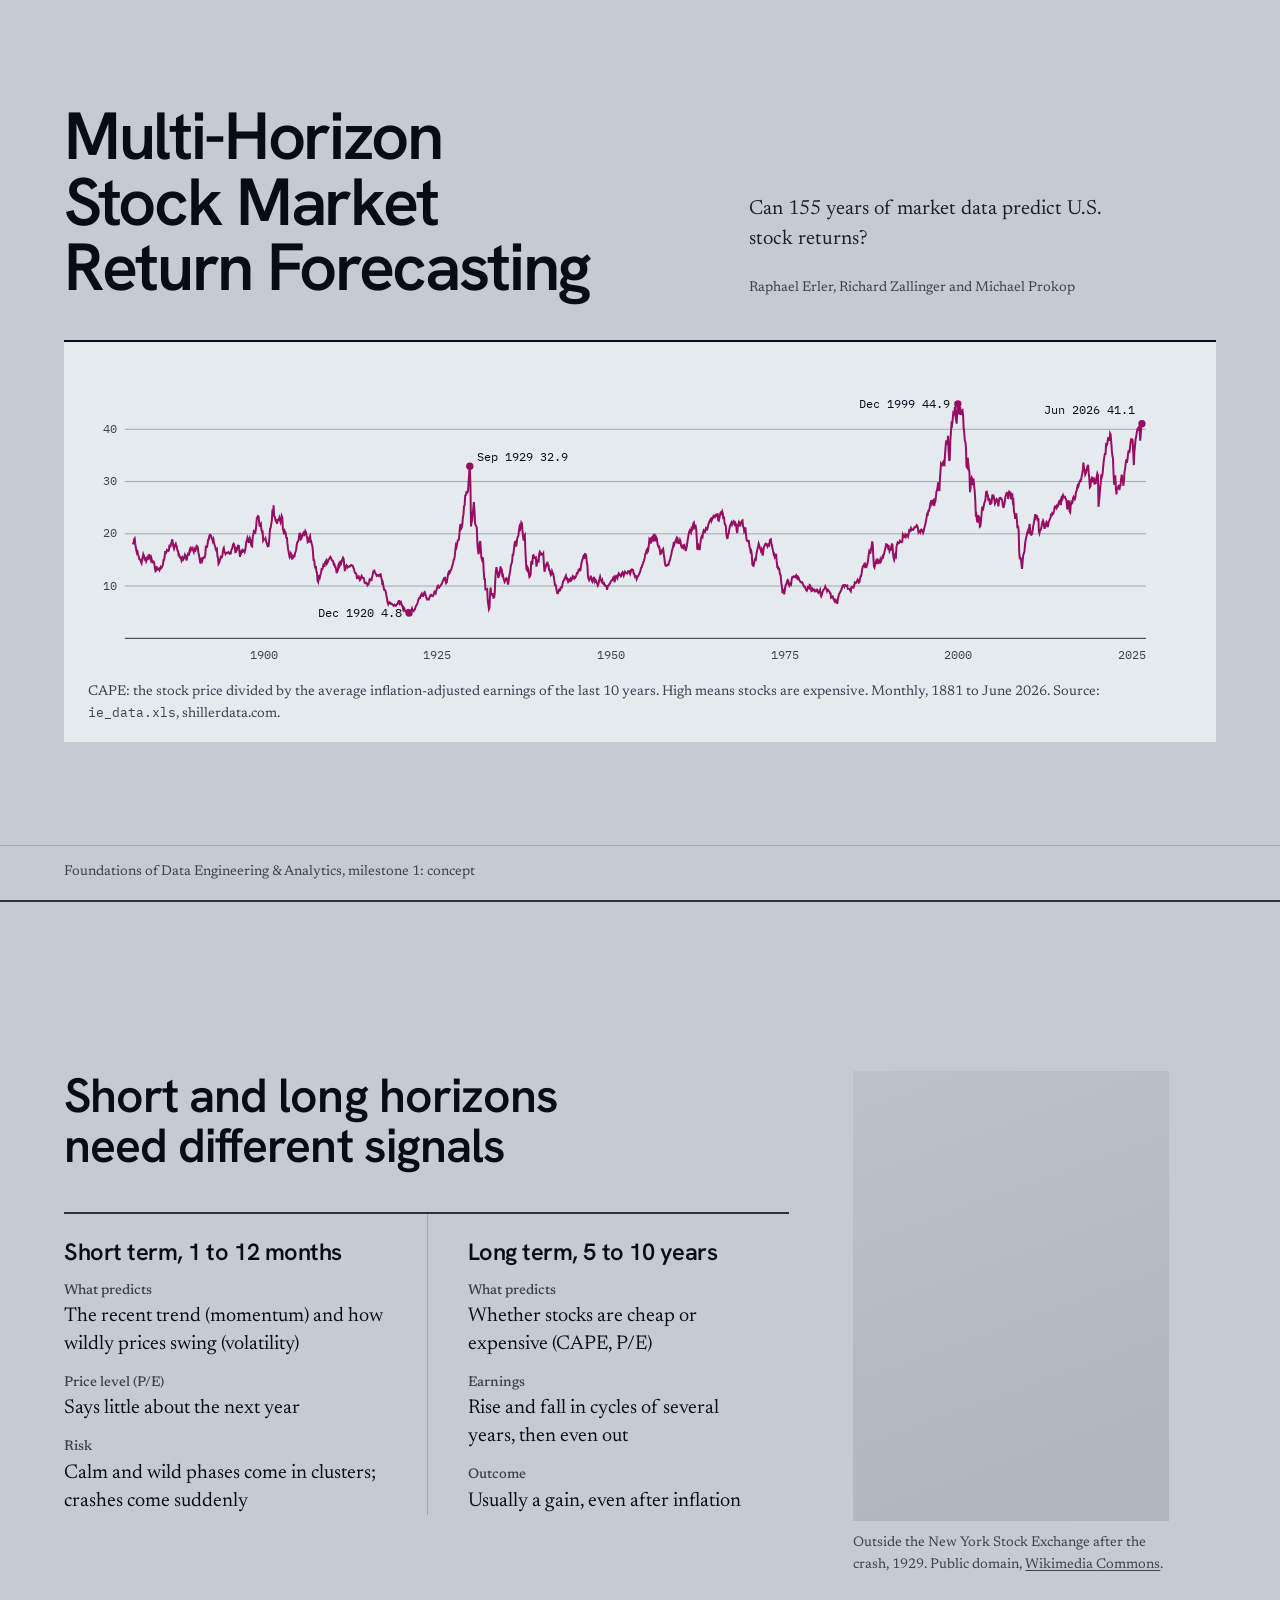
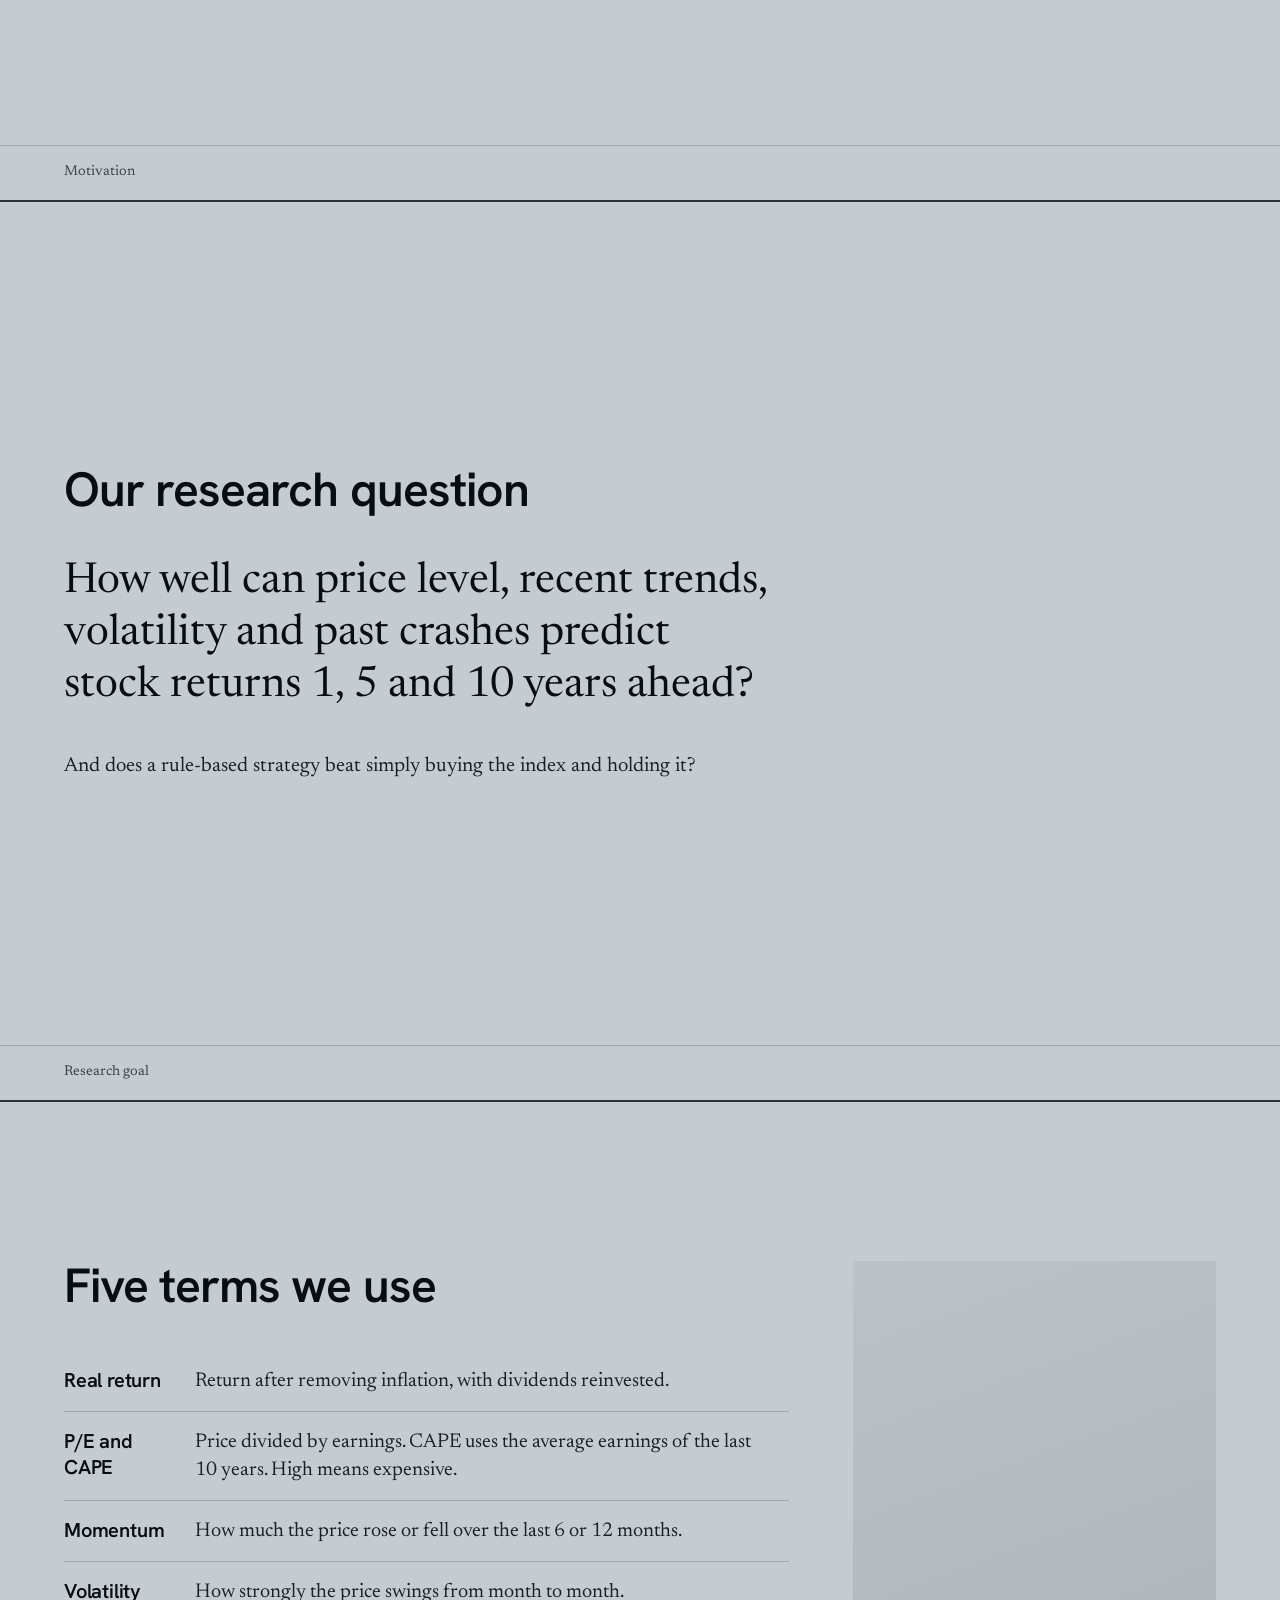
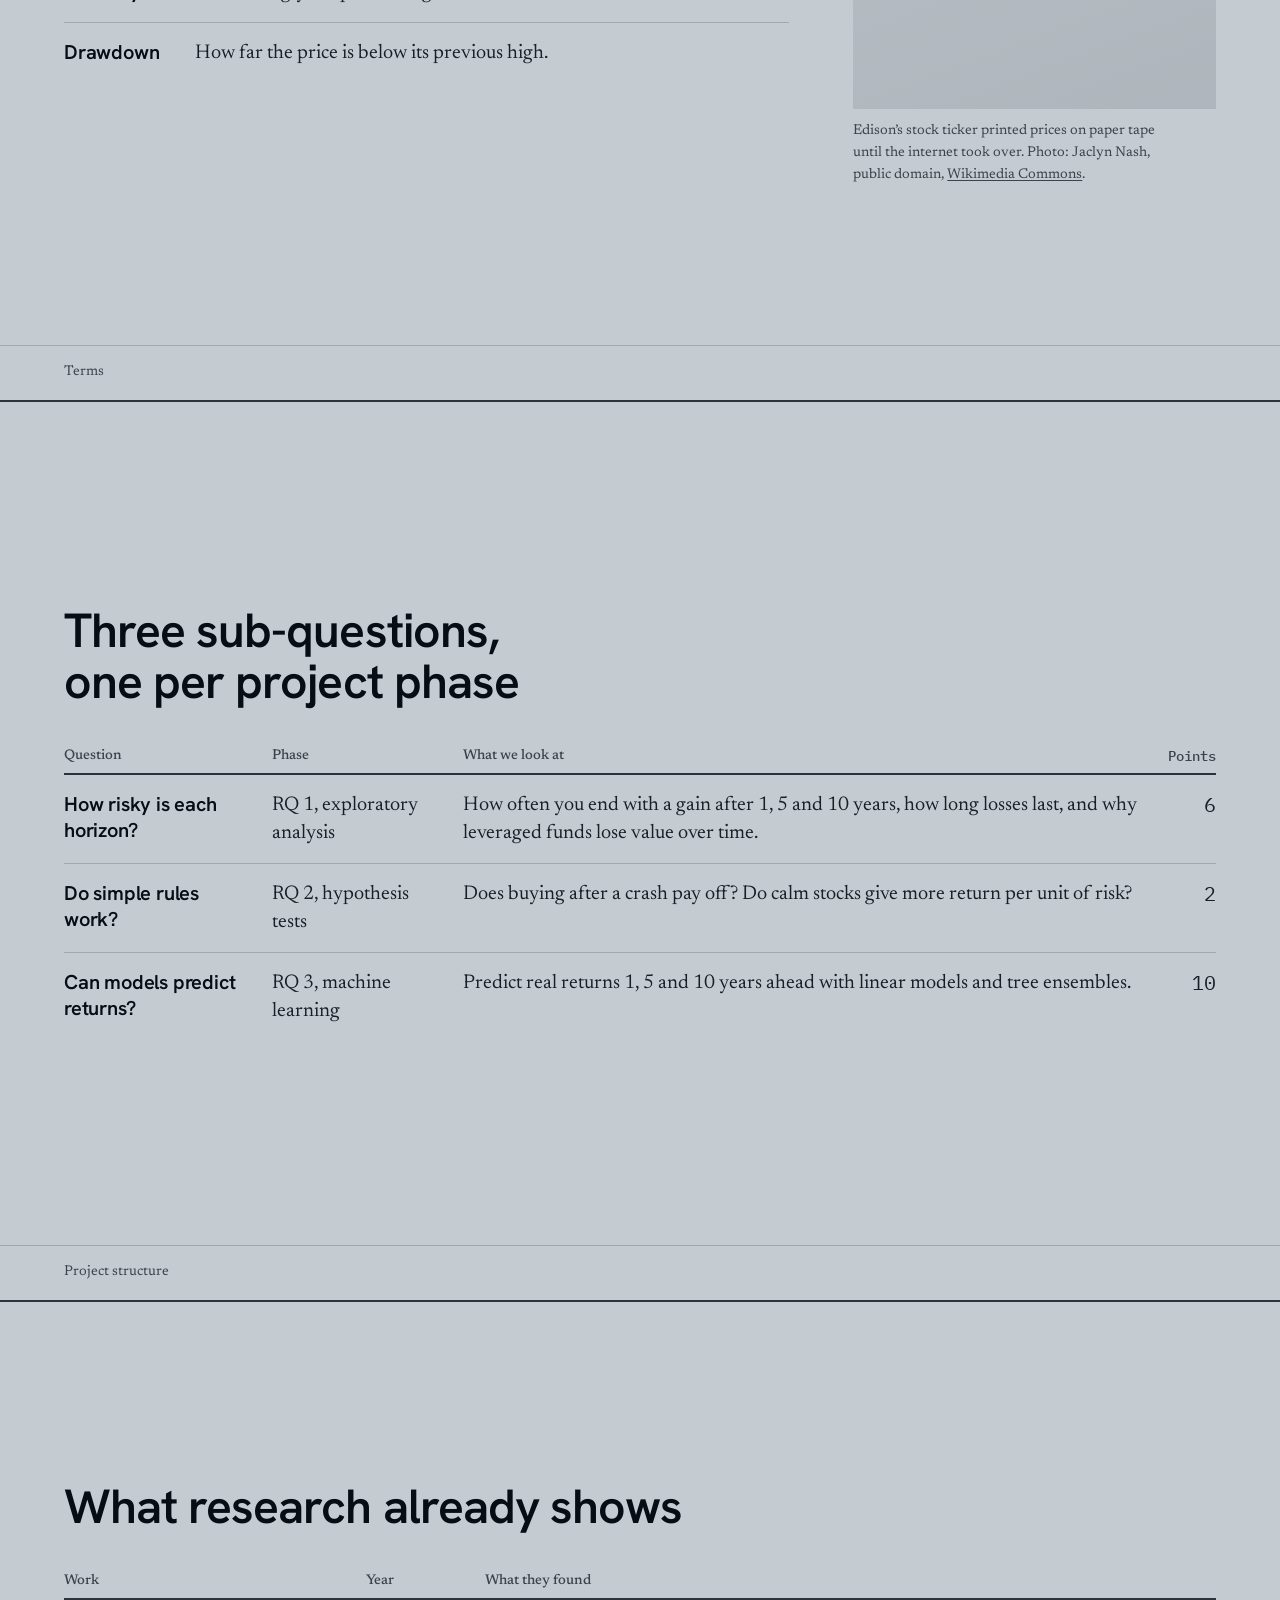
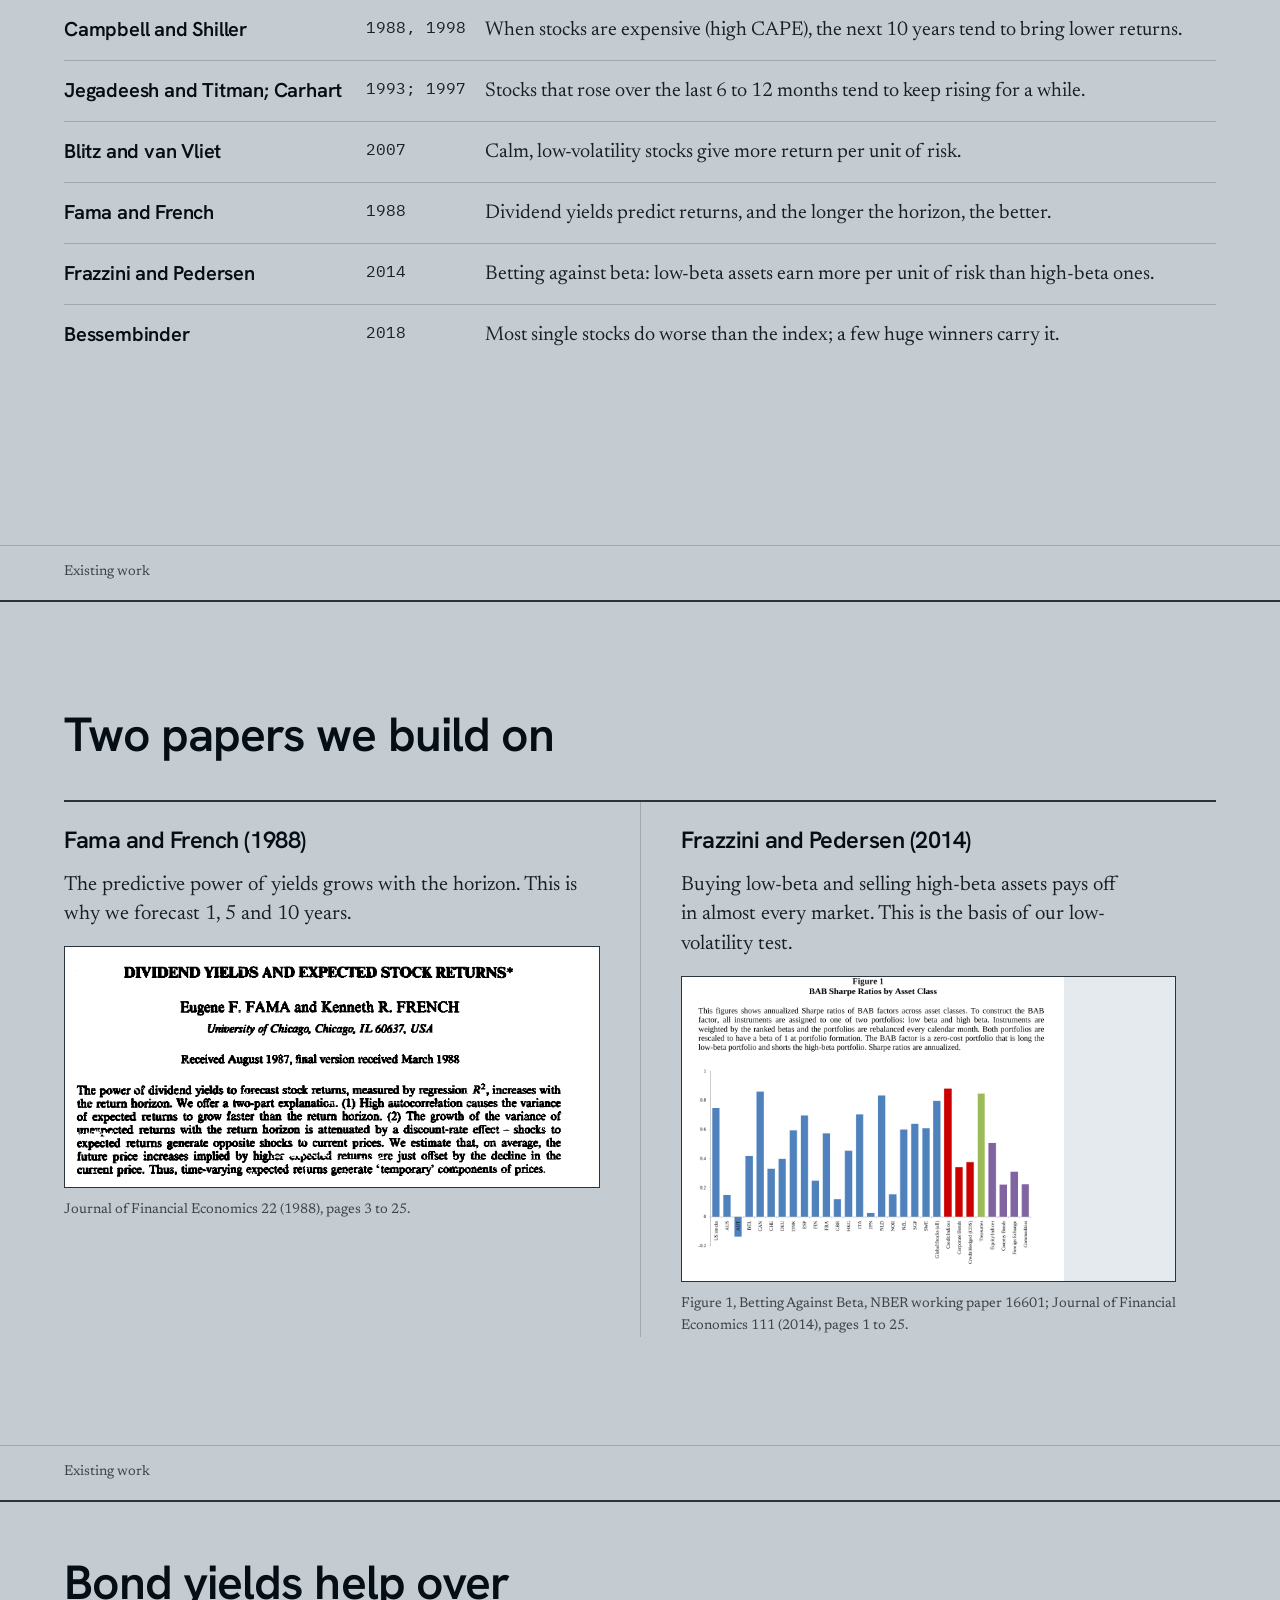
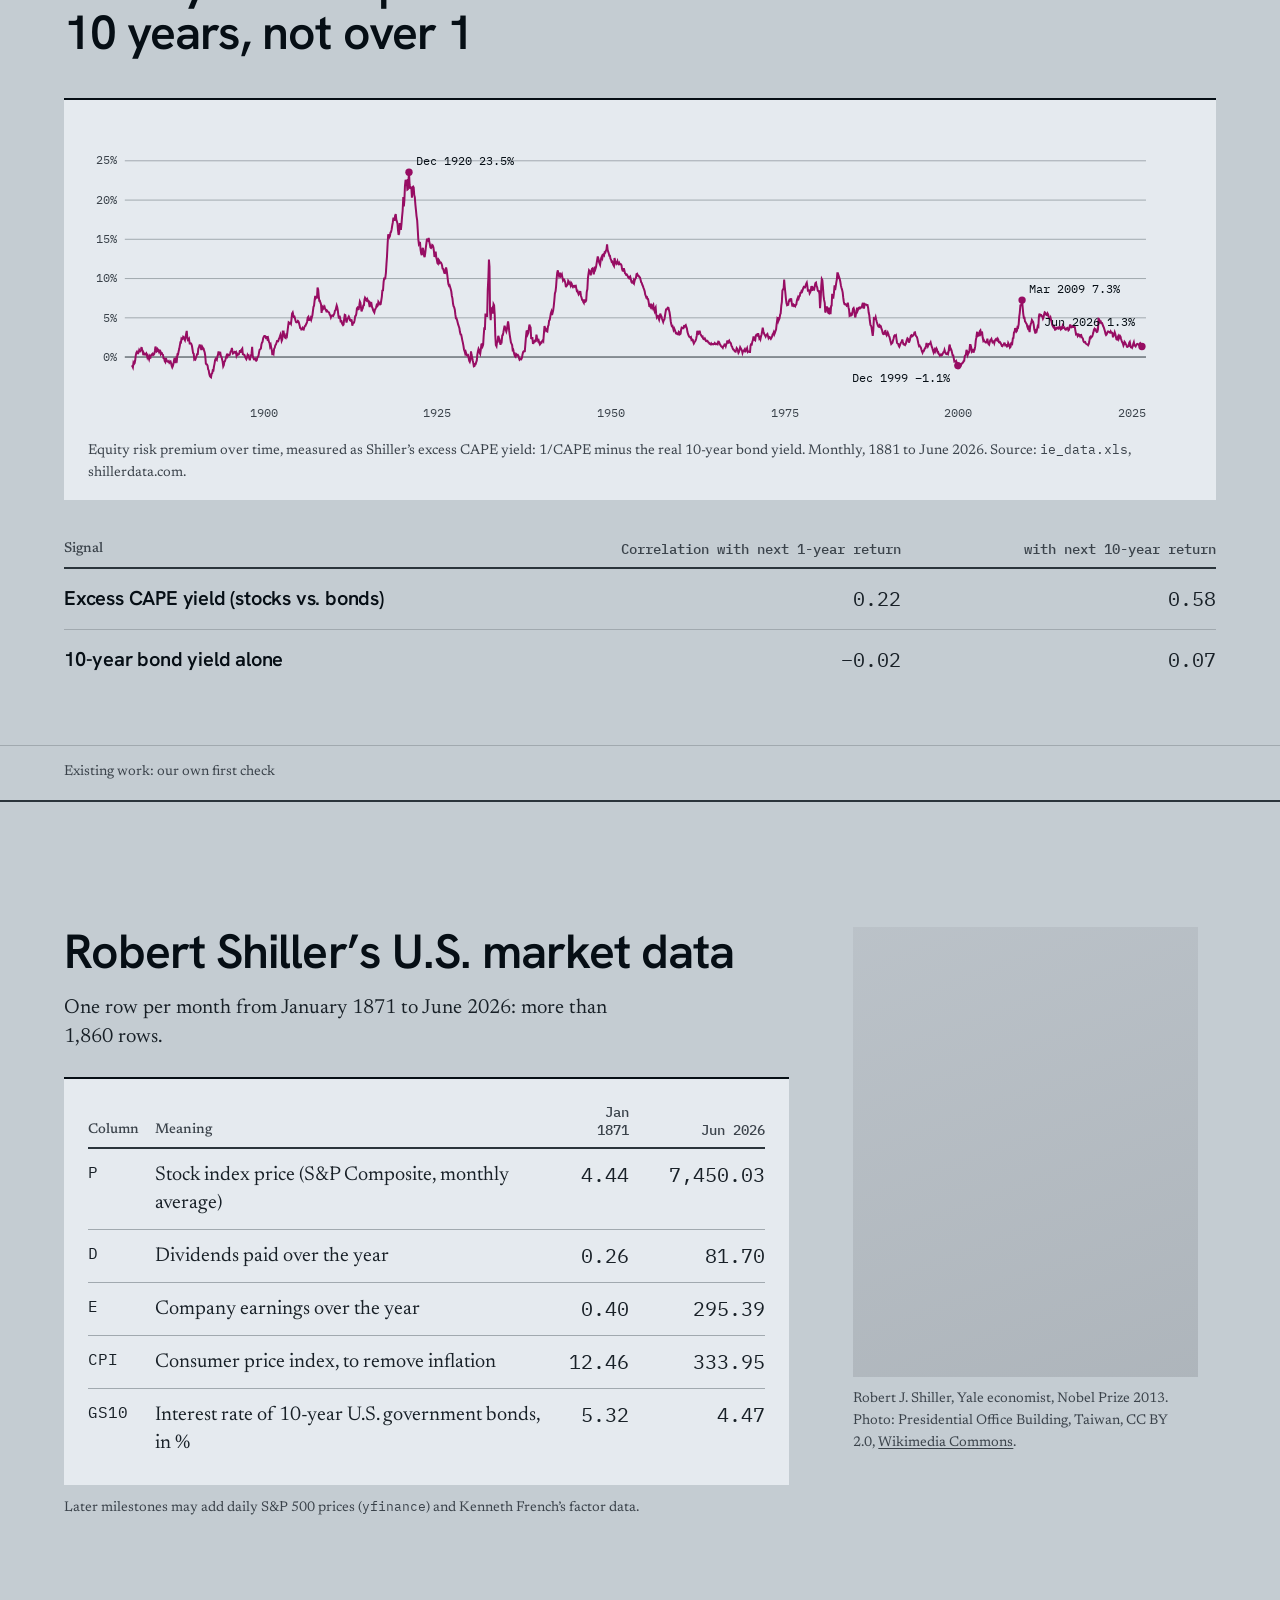
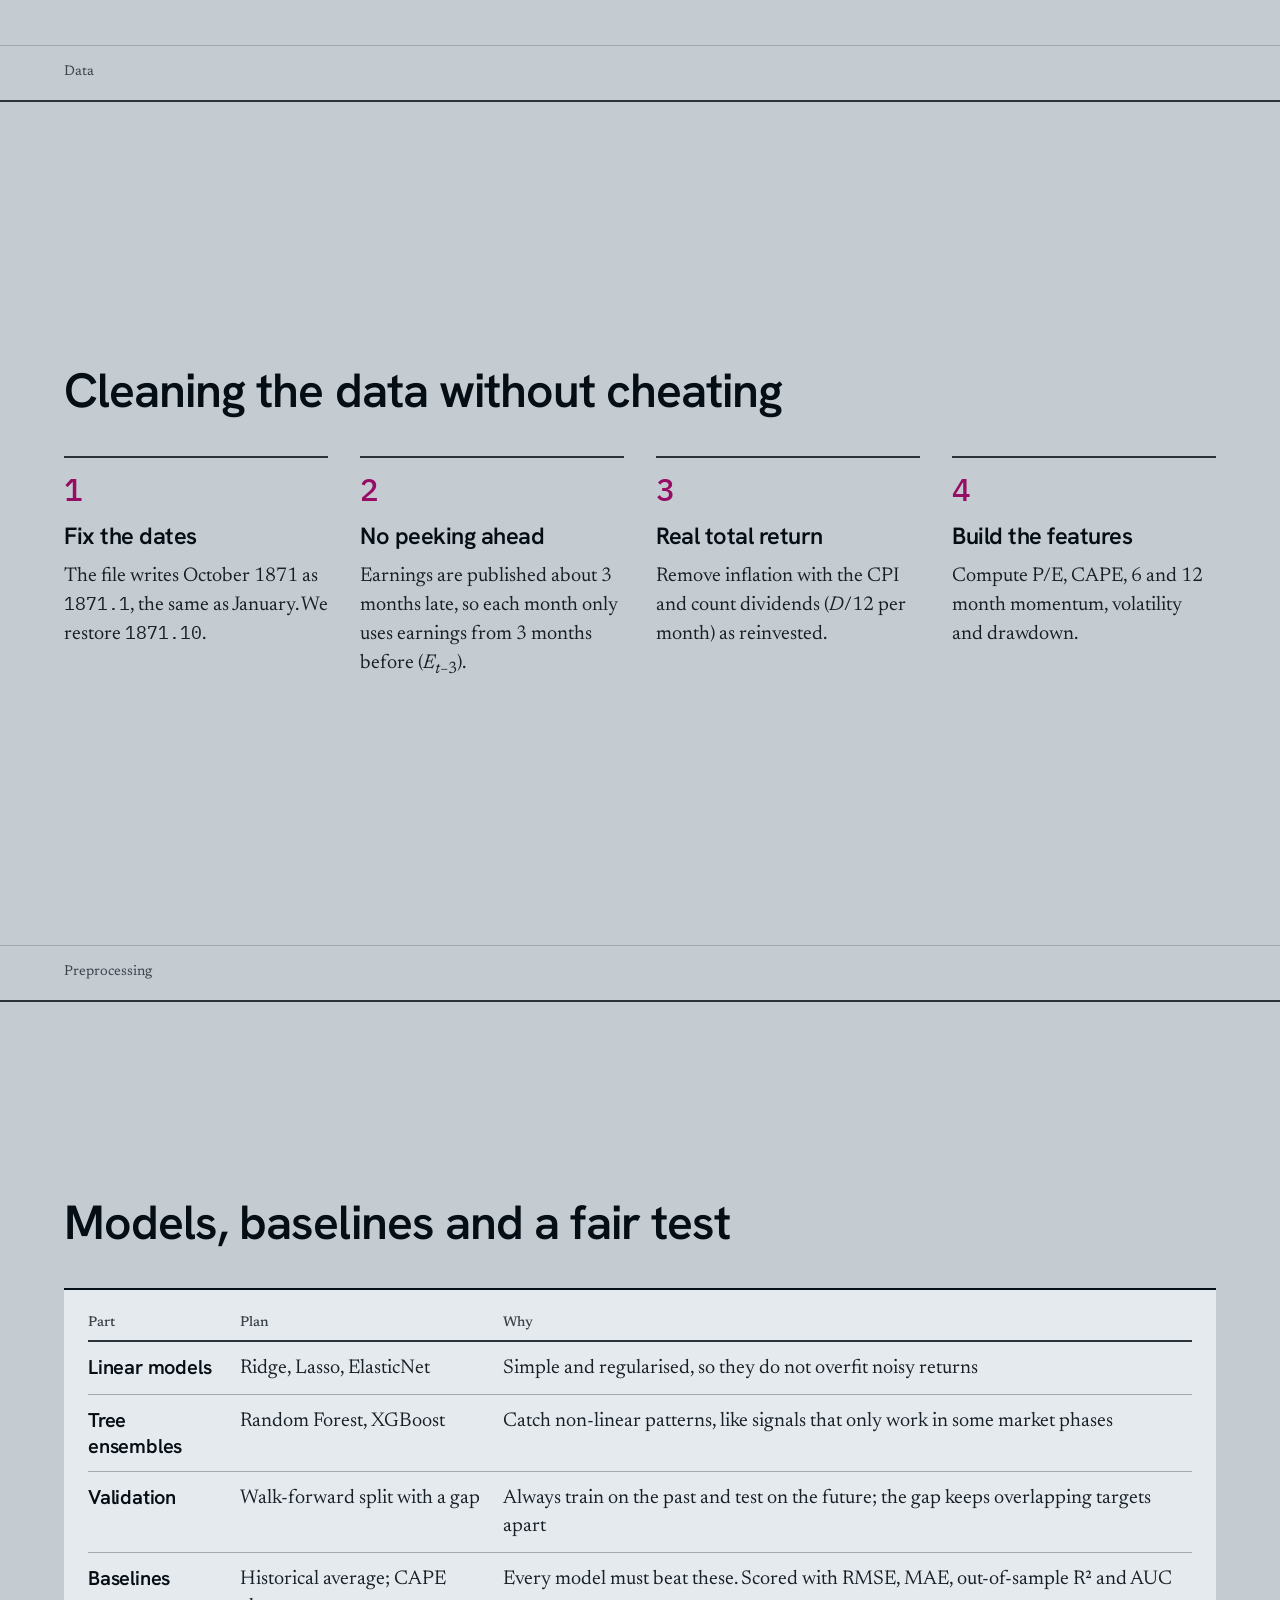
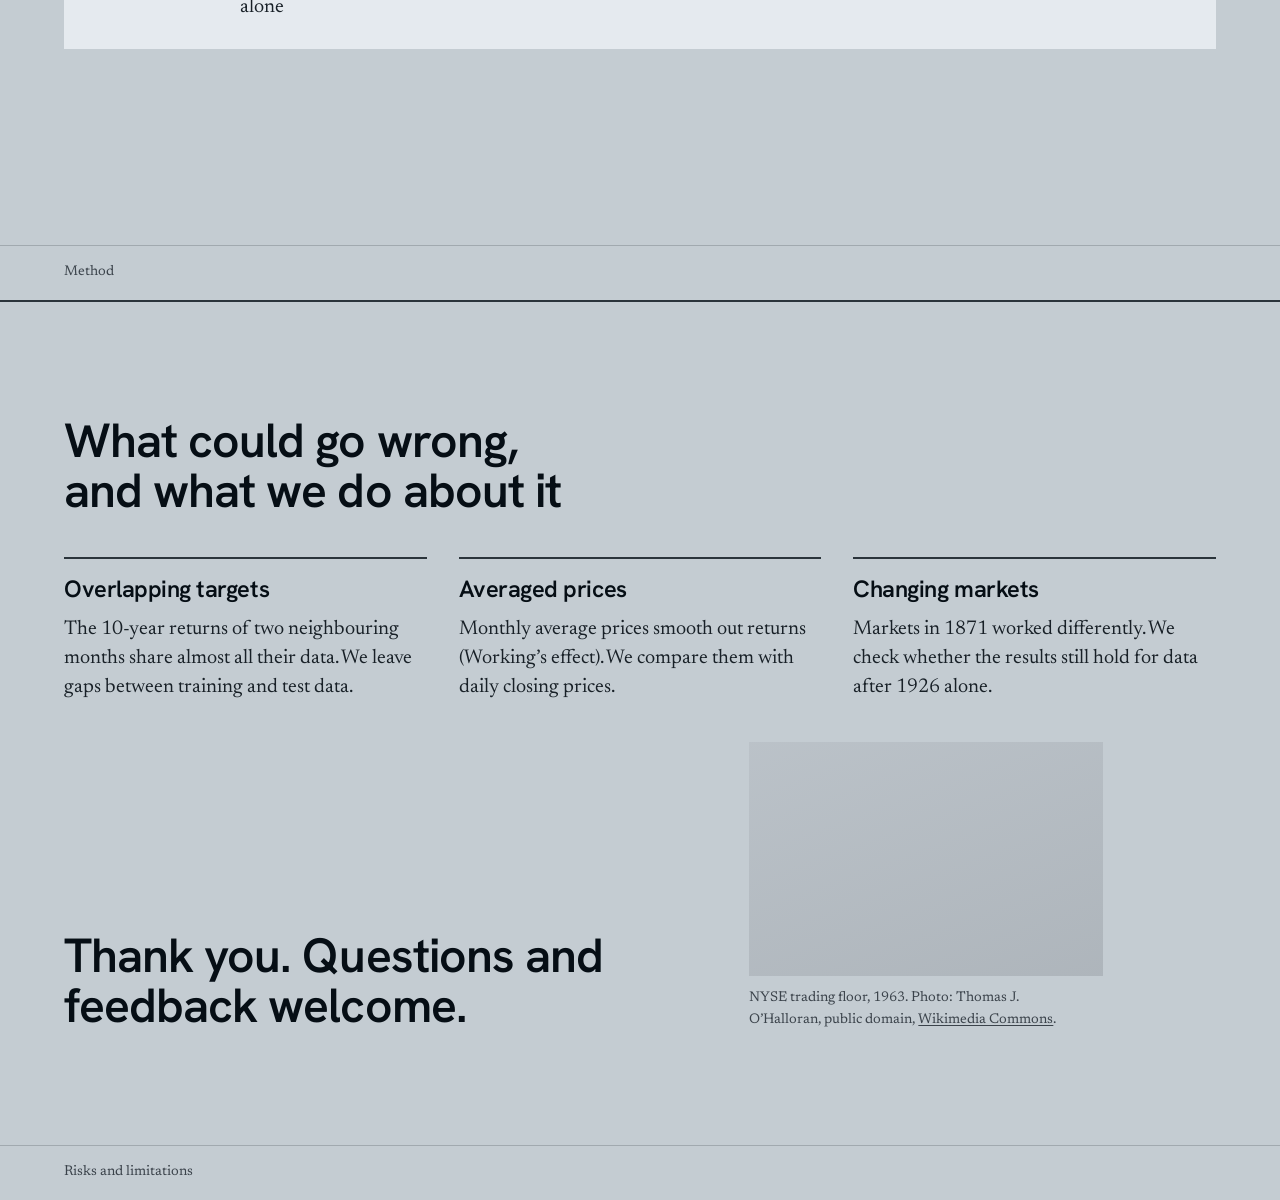
==== commit ef1f8413: "Praesentation: Fama & French, Frazzini & Pedersen, ERP-Folie (Excess CAPE Yield, 1Y vs 10Y)" ====
--- a/praesentation/index.html
+++ b/praesentation/index.html
@@ -126,11 +126,52 @@
         <tr><td class="name">Campbell and Shiller</td><td class="yr">1988, 1998</td><td>When stocks are expensive (high CAPE), the next 10 years tend to bring lower returns.</td></tr>
         <tr><td class="name">Jegadeesh and Titman; Carhart</td><td class="yr">1993; 1997</td><td>Stocks that rose over the last 6 to 12 months tend to keep rising for a while.</td></tr>
         <tr><td class="name">Blitz and van Vliet</td><td class="yr">2007</td><td>Calm, low-volatility stocks give more return per unit of risk.</td></tr>
+        <tr><td class="name">Fama and French</td><td class="yr">1988</td><td>Dividend yields predict returns, and the longer the horizon, the better.</td></tr>
+        <tr><td class="name">Frazzini and Pedersen</td><td class="yr">2014</td><td>Betting against beta: low-beta assets earn more per unit of risk than high-beta ones.</td></tr>
         <tr><td class="name">Bessembinder</td><td class="yr">2018</td><td>Most single stocks do worse than the index; a few huge winners carry it.</td></tr>
       </tbody>
     </table>
   </div>
   <div class="container foot"><span>Existing work</span></div>
+</section>
+
+<section class="slide" id="s6b" aria-labelledby="h6b">
+  <div class="container">
+    <h2 id="h6b">Two papers we build on</h2>
+    <div class="split">
+      <div>
+        <h3>Fama and French (1988)</h3>
+        <p class="lead">The predictive power of yields grows with the horizon. This is why we forecast 1, 5 and 10 years.</p>
+        <figure class="paper"><img src="img/fama-french-1988.png" width="940" height="425" alt="Title and abstract of Fama and French, Dividend Yields and Expected Stock Returns, 1988">
+          <figcaption class="caption">Journal of Financial Economics 22 (1988), pages 3 to 25.</figcaption></figure>
+      </div>
+      <div>
+        <h3>Frazzini and Pedersen (2014)</h3>
+        <p class="lead">Buying low-beta and selling high-beta assets pays off in almost every market. This is the basis of our low-volatility test.</p>
+        <figure class="paper"><img src="img/frazzini-pedersen-bab.png" width="1100" height="880" alt="Figure 1 of Betting Against Beta: Sharpe ratios of the BAB factor across countries and asset classes, mostly between 0.2 and 0.9">
+          <figcaption class="caption">Figure 1, Betting Against Beta, NBER working paper 16601; Journal of Financial Economics 111 (2014), pages 1 to 25.</figcaption></figure>
+      </div>
+    </div>
+  </div>
+  <div class="container foot"><span>Existing work</span></div>
+</section>
+
+<section class="slide" id="s6c" aria-labelledby="h6c">
+  <div class="container">
+    <h2 id="h6c">Bond yields help over 10 years, not over 1</h2>
+    <figure class="sheet" style="margin: 0">
+      <svg class="chart" viewBox="0 0 1200 330" role="img" aria-label="Excess CAPE yield from 1881 to 2026: 23.5 percent in December 1920, minus 1.1 percent in December 1999, 7.3 percent in March 2009, 1.3 percent in June 2026"><line class="axis" x1="40" x2="1150" y1="253.3" y2="253.3"/><text x="32" y="257.3" text-anchor="end">0%</text><line class="grid" x1="40" x2="1150" y1="210.7" y2="210.7"/><text x="32" y="214.7" text-anchor="end">5%</text><line class="grid" x1="40" x2="1150" y1="168.0" y2="168.0"/><text x="32" y="172.0" text-anchor="end">10%</text><line class="grid" x1="40" x2="1150" y1="125.3" y2="125.3"/><text x="32" y="129.3" text-anchor="end">15%</text><line class="grid" x1="40" x2="1150" y1="82.7" y2="82.7"/><text x="32" y="86.7" text-anchor="end">20%</text><line class="grid" x1="40" x2="1150" y1="40.0" y2="40.0"/><text x="32" y="44.0" text-anchor="end">25%</text><text x="191.0" y="318" text-anchor="middle">1900</text><text x="379.8" y="318" text-anchor="middle">1925</text><text x="568.6" y="318" text-anchor="middle">1950</text><text x="757.3" y="318" text-anchor="middle">1975</text><text x="946.1" y="318" text-anchor="middle">2000</text><text x="1134.9" y="318" text-anchor="middle">2025</text><path class="series" d="M47.5 262.3 L48.2 263.1 L48.8 264.5 L49.4 259.7 L50.0 260.9 L50.7 259.9 L51.3 256.8 L51.9 251.5 L52.6 248.6 L53.2 247.6 L53.8 249.0 L54.4 249.2 L55.1 248.2 L55.7 245.5 L56.3 246.5 L57.0 246.9 L57.6 244.8 L58.2 242.5 L58.9 245.6 L59.5 246.5 L60.1 251.3 L60.7 249.1 L61.4 250.3 L62.0 250.6 L62.6 250.2 L63.3 249.3 L63.9 251.2 L64.5 253.6 L65.1 252.0 L65.8 254.0 L66.4 255.8 L67.0 253.1 L67.7 255.1 L68.3 251.5 L68.9 251.1 L69.6 250.3 L70.2 249.7 L70.8 251.1 L71.4 250.8 L72.1 249.6 L72.7 246.7 L73.3 242.0 L74.0 244.1 L74.6 247.3 L75.2 246.8 L75.8 244.9 L76.5 246.1 L77.1 247.6 L77.7 246.1 L78.4 246.3 L79.0 249.7 L79.6 248.4 L80.2 248.9 L80.9 250.6 L81.5 251.0 L82.1 254.7 L82.8 254.9 L83.4 257.8 L84.0 258.7 L84.7 254.3 L85.3 256.6 L85.9 257.7 L86.5 258.3 L87.2 258.6 L87.8 257.9 L88.4 259.5 L89.1 258.6 L89.7 258.1 L90.3 260.1 L90.9 262.8 L91.6 264.6 L92.2 263.3 L92.8 261.0 L93.5 256.9 L94.1 254.2 L94.7 257.5 L95.4 259.8 L96.0 255.3 L96.6 256.5 L97.2 250.4 L97.9 250.5 L98.5 247.0 L99.1 244.7 L99.8 241.1 L100.4 237.4 L101.0 237.5 L101.6 233.3 L102.3 234.0 L102.9 233.4 L103.5 231.2 L104.2 231.8 L104.8 233.7 L105.4 234.9 L106.0 231.9 L106.7 228.0 L107.3 224.9 L107.9 231.8 L108.6 235.0 L109.2 234.6 L109.8 233.6 L110.5 238.4 L111.1 238.3 L111.7 238.3 L112.3 239.0 L113.0 241.4 L113.6 245.1 L114.2 249.0 L114.9 249.6 L115.5 255.9 L116.1 255.4 L116.7 256.0 L117.4 254.0 L118.0 252.1 L118.6 250.2 L119.3 250.1 L119.9 244.3 L120.5 242.9 L121.2 240.7 L121.8 241.0 L122.4 240.8 L123.0 244.8 L123.7 244.8 L124.3 242.3 L124.9 243.4 L125.6 244.1 L126.2 246.4 L126.8 248.1 L127.4 251.6 L128.1 260.4 L128.7 261.2 L129.3 261.3 L130.0 262.7 L130.6 266.8 L131.2 267.7 L131.8 271.6 L132.5 274.0 L133.1 274.8 L133.7 275.3 L134.4 271.3 L135.0 271.0 L135.6 267.6 L136.3 267.8 L136.9 263.6 L137.5 260.7 L138.1 256.8 L138.8 255.1 L139.4 255.6 L140.0 256.4 L140.7 252.4 L141.3 250.7 L141.9 247.1 L142.5 251.4 L143.2 248.8 L143.8 248.6 L144.4 252.3 L145.1 253.1 L145.7 255.7 L146.3 258.3 L147.0 263.5 L147.6 262.3 L148.2 258.6 L148.8 257.8 L149.5 255.7 L150.1 253.7 L150.7 251.6 L151.4 252.8 L152.0 250.9 L152.6 251.4 L153.2 250.8 L153.9 251.2 L154.5 249.5 L155.1 247.1 L155.8 246.2 L156.4 243.5 L157.0 246.7 L157.6 249.4 L158.3 248.8 L158.9 248.2 L159.5 247.7 L160.2 248.6 L160.8 248.0 L161.4 251.8 L162.1 249.9 L162.7 251.1 L163.3 250.6 L163.9 250.5 L164.6 248.2 L165.2 246.0 L165.8 248.6 L166.5 245.7 L167.1 245.1 L167.7 244.2 L168.3 250.1 L169.0 250.6 L169.6 250.8 L170.2 251.2 L170.9 253.5 L171.5 254.7 L172.1 255.7 L172.8 253.8 L173.4 251.2 L174.0 252.6 L174.6 251.9 L175.3 254.8 L175.9 256.9 L176.5 253.8 L177.2 251.4 L177.8 249.4 L178.4 242.2 L179.0 251.6 L179.7 254.3 L180.3 255.5 L180.9 255.2 L181.6 254.9 L182.2 256.9 L182.8 257.3 L183.4 256.8 L184.1 253.7 L184.7 253.1 L185.3 251.8 L186.0 247.9 L186.6 245.2 L187.2 244.8 L187.9 244.0 L188.5 239.7 L189.1 237.8 L189.7 236.8 L190.4 233.0 L191.0 231.4 L191.6 230.4 L192.3 230.5 L192.9 230.9 L193.5 232.7 L194.1 232.6 L194.8 230.7 L195.4 235.8 L196.0 233.8 L196.7 236.9 L197.3 238.0 L197.9 241.8 L198.6 240.2 L199.2 243.6 L199.8 245.9 L200.4 251.2 L201.1 248.2 L201.7 249.4 L202.3 244.3 L203.0 243.2 L203.6 240.4 L204.2 239.8 L204.8 238.0 L205.5 235.8 L206.1 235.8 L206.7 236.1 L207.4 233.9 L208.0 232.5 L208.6 230.9 L209.2 229.1 L209.9 232.2 L210.5 235.8 L211.1 234.3 L211.8 224.5 L212.4 229.3 L213.0 227.8 L213.7 231.6 L214.3 232.3 L214.9 232.7 L215.5 229.6 L216.2 230.6 L216.8 225.6 L217.4 220.9 L218.1 215.5 L218.7 215.9 L219.3 216.7 L219.9 216.1 L220.6 217.2 L221.2 212.2 L221.8 206.1 L222.5 204.9 L223.1 207.7 L223.7 209.6 L224.4 209.5 L225.0 211.5 L225.6 213.9 L226.2 215.5 L226.9 215.7 L227.5 215.0 L228.1 214.0 L228.8 214.8 L229.4 216.5 L230.0 218.9 L230.6 221.8 L231.3 222.0 L231.9 223.4 L232.5 223.3 L233.2 221.9 L233.8 223.2 L234.4 223.5 L235.0 221.5 L235.7 219.6 L236.3 219.5 L236.9 217.8 L237.6 216.6 L238.2 214.6 L238.8 210.5 L239.5 209.6 L240.1 212.8 L240.7 212.9 L241.3 212.6 L242.0 210.8 L242.6 212.7 L243.2 210.6 L243.9 208.0 L244.5 203.2 L245.1 198.8 L245.7 197.5 L246.4 190.8 L247.0 186.9 L247.6 189.2 L248.3 187.9 L248.9 189.5 L249.5 177.9 L250.2 180.0 L250.8 187.3 L251.4 192.0 L252.0 192.0 L252.7 194.5 L253.3 196.1 L253.9 205.3 L254.6 199.1 L255.2 198.3 L255.8 200.7 L256.4 199.8 L257.1 198.7 L257.7 200.9 L258.3 201.8 L259.0 203.3 L259.6 202.5 L260.2 203.3 L260.8 204.1 L261.5 204.5 L262.1 205.2 L262.7 207.2 L263.4 208.2 L264.0 210.2 L264.6 208.7 L265.3 208.1 L265.9 208.4 L266.5 208.6 L267.1 207.4 L267.8 206.0 L268.4 203.0 L269.0 202.6 L269.7 199.8 L270.3 197.3 L270.9 199.3 L271.5 202.3 L272.2 208.5 L272.8 211.4 L273.4 208.5 L274.1 211.0 L274.7 215.5 L275.3 213.2 L276.0 216.4 L276.6 217.6 L277.2 218.6 L277.8 217.9 L278.5 211.4 L279.1 207.4 L279.7 207.7 L280.4 212.8 L281.0 215.7 L281.6 213.2 L282.2 211.4 L282.9 210.4 L283.5 209.3 L284.1 210.6 L284.8 213.4 L285.4 213.8 L286.0 213.0 L286.6 213.2 L287.3 219.3 L287.9 216.1 L288.5 216.5 L289.2 215.8 L289.8 213.2 L290.4 208.8 L291.1 208.5 L291.7 206.0 L292.3 200.5 L292.9 199.7 L293.6 201.4 L294.2 201.3 L294.8 197.8 L295.5 193.0 L296.1 194.4 L296.7 199.2 L297.3 203.8 L298.0 201.5 L298.6 200.4 L299.2 197.3 L299.9 197.0 L300.5 191.1 L301.1 188.9 L301.8 190.0 L302.4 191.8 L303.0 192.2 L303.6 190.4 L304.3 192.0 L304.9 192.5 L305.5 195.1 L306.2 199.0 L306.8 194.4 L307.4 195.2 L308.0 194.8 L308.7 198.8 L309.3 200.2 L309.9 202.3 L310.6 203.9 L311.2 204.9 L311.8 202.1 L312.4 201.2 L313.1 199.5 L313.7 197.2 L314.3 198.2 L315.0 197.4 L315.6 193.3 L316.2 194.2 L316.9 195.0 L317.5 196.1 L318.1 195.7 L318.7 192.1 L319.4 187.6 L320.0 180.3 L320.6 181.8 L321.3 171.9 L321.9 167.7 L322.5 167.6 L323.1 167.7 L323.8 161.8 L324.4 152.3 L325.0 143.9 L325.7 129.6 L326.3 119.9 L326.9 121.8 L327.6 122.9 L328.2 121.6 L328.8 118.0 L329.4 117.3 L330.1 114.3 L330.7 110.3 L331.3 107.0 L332.0 101.8 L332.6 104.2 L333.2 104.3 L333.8 99.7 L334.5 97.9 L335.1 104.0 L335.7 105.8 L336.4 108.4 L337.0 115.8 L337.6 120.5 L338.2 118.7 L338.9 107.7 L339.5 110.0 L340.1 115.2 L340.8 108.0 L341.4 100.7 L342.0 94.3 L342.7 79.5 L343.3 89.7 L343.9 82.6 L344.5 67.6 L345.2 60.7 L345.8 62.5 L346.4 61.9 L347.1 71.3 L347.7 70.8 L348.3 62.5 L348.9 52.5 L349.6 66.3 L350.2 70.6 L350.8 68.9 L351.5 69.7 L352.1 80.1 L352.7 68.6 L353.4 68.0 L354.0 69.1 L354.6 77.2 L355.2 79.6 L355.9 88.2 L356.5 93.8 L357.1 100.1 L357.8 104.8 L358.4 114.7 L359.0 125.2 L359.6 130.2 L360.3 128.8 L360.9 129.0 L361.5 136.9 L362.2 140.9 L362.8 142.5 L363.4 136.5 L364.0 134.7 L364.7 138.6 L365.3 143.1 L365.9 144.8 L366.6 140.2 L367.2 134.3 L367.8 129.9 L368.5 124.6 L369.1 126.4 L369.7 126.9 L370.3 123.9 L371.0 128.1 L371.6 130.8 L372.2 134.2 L372.9 134.8 L373.5 133.9 L374.1 131.5 L374.7 132.0 L375.4 133.9 L376.0 138.2 L376.6 144.4 L377.3 142.2 L377.9 138.7 L378.5 144.8 L379.2 147.6 L379.8 151.1 L380.4 151.8 L381.0 147.4 L381.7 148.3 L382.3 150.9 L382.9 150.3 L383.6 150.6 L384.2 151.7 L384.8 153.6 L385.4 157.2 L386.1 157.6 L386.7 159.8 L387.3 161.9 L388.0 162.0 L388.6 158.3 L389.2 156.0 L389.8 158.5 L390.5 164.1 L391.1 169.2 L391.7 173.9 L392.4 175.8 L393.0 175.2 L393.6 177.1 L394.3 179.6 L394.9 182.1 L395.5 186.9 L396.1 189.2 L396.8 195.4 L397.4 198.3 L398.0 199.1 L398.7 201.8 L399.3 207.0 L399.9 211.2 L400.5 211.2 L401.2 213.3 L401.8 215.8 L402.4 218.1 L403.1 220.1 L403.7 222.1 L404.3 226.2 L405.0 228.7 L405.6 228.9 L406.2 231.7 L406.8 234.9 L407.5 237.9 L408.1 241.1 L408.7 245.1 L409.4 247.1 L410.0 249.5 L410.6 247.8 L411.2 249.7 L411.9 251.4 L412.5 251.9 L413.1 251.4 L413.8 254.7 L414.4 257.4 L415.0 258.5 L415.6 256.5 L416.3 247.2 L416.9 250.9 L417.5 253.4 L418.2 257.1 L418.8 259.8 L419.4 263.5 L420.1 263.2 L420.7 261.0 L421.3 261.1 L421.9 259.1 L422.6 257.0 L423.2 250.7 L423.8 247.3 L424.5 244.4 L425.1 245.8 L425.7 248.5 L426.3 249.9 L427.0 245.1 L427.6 239.7 L428.2 239.4 L428.9 241.7 L429.5 240.1 L430.1 230.2 L430.8 221.1 L431.4 223.8 L432.0 207.2 L432.6 207.2 L433.3 208.4 L433.9 208.5 L434.5 180.8 L435.2 166.9 L435.8 147.4 L436.4 154.9 L437.0 203.8 L437.7 213.3 L438.3 200.9 L438.9 201.6 L439.6 200.0 L440.2 206.1 L440.8 195.9 L441.4 197.1 L442.1 208.0 L442.7 229.9 L443.3 240.3 L444.0 241.6 L444.6 236.8 L445.2 236.8 L445.9 230.2 L446.5 232.0 L447.1 233.4 L447.7 237.2 L448.4 240.1 L449.0 236.3 L449.6 236.8 L450.3 229.7 L450.9 229.4 L451.5 226.4 L452.1 223.0 L452.8 219.2 L453.4 221.4 L454.0 223.5 L454.7 225.6 L455.3 223.2 L455.9 219.3 L456.6 214.6 L457.2 218.6 L457.8 224.6 L458.4 229.2 L459.1 233.5 L459.7 237.5 L460.3 238.7 L461.0 240.3 L461.6 245.6 L462.2 245.2 L462.8 247.9 L463.5 250.7 L464.1 252.3 L464.7 252.9 L465.4 250.0 L466.0 250.6 L466.6 251.4 L467.2 251.0 L467.9 252.0 L468.5 254.6 L469.1 256.2 L469.8 255.6 L470.4 255.0 L471.0 255.5 L471.7 254.0 L472.3 250.5 L472.9 248.0 L473.5 247.1 L474.2 247.2 L474.8 247.0 L475.4 239.2 L476.1 230.9 L476.7 225.4 L477.3 225.2 L477.9 228.7 L478.6 227.0 L479.2 222.3 L479.8 218.1 L480.5 220.2 L481.1 221.3 L481.7 232.9 L482.4 233.2 L483.0 231.6 L483.6 238.2 L484.2 238.3 L484.9 236.4 L485.5 235.7 L486.1 236.4 L486.8 236.0 L487.4 229.0 L488.0 231.8 L488.6 233.5 L489.3 236.0 L489.9 235.4 L490.5 238.0 L491.2 239.7 L491.8 238.9 L492.4 237.3 L493.0 237.6 L493.7 235.8 L494.3 235.0 L494.9 235.9 L495.6 227.0 L496.2 219.6 L496.8 221.7 L497.5 222.3 L498.1 225.1 L498.7 224.9 L499.3 225.4 L500.0 220.0 L500.6 218.8 L501.2 213.8 L501.9 212.8 L502.5 209.3 L503.1 205.7 L503.7 203.9 L504.4 207.5 L505.0 205.2 L505.6 202.8 L506.3 197.3 L506.9 191.4 L507.5 184.2 L508.2 181.8 L508.8 176.4 L509.4 168.1 L510.0 161.8 L510.7 159.1 L511.3 162.9 L511.9 165.0 L512.6 162.4 L513.2 162.4 L513.8 165.8 L514.4 165.2 L515.1 163.7 L515.7 167.0 L516.3 170.0 L517.0 168.8 L517.6 169.1 L518.2 170.8 L518.8 172.6 L519.5 177.4 L520.1 174.9 L520.7 175.3 L521.4 174.3 L522.0 170.3 L522.6 171.1 L523.3 173.4 L523.9 173.2 L524.5 175.1 L525.1 172.5 L525.8 173.6 L526.4 176.5 L527.0 177.3 L527.7 175.9 L528.3 175.8 L528.9 176.7 L529.5 175.9 L530.2 175.7 L530.8 178.9 L531.4 181.7 L532.1 181.4 L532.7 183.6 L533.3 185.1 L534.0 183.8 L534.6 182.4 L535.2 182.5 L535.8 186.6 L536.5 188.9 L537.1 191.3 L537.7 191.4 L538.4 193.5 L539.0 194.5 L539.6 190.7 L540.2 193.4 L540.9 192.9 L541.5 191.8 L542.1 182.7 L542.8 179.4 L543.4 167.6 L544.0 163.0 L544.6 159.1 L545.3 160.1 L545.9 161.4 L546.5 164.5 L547.2 159.4 L547.8 157.5 L548.4 157.0 L549.1 159.3 L549.7 163.3 L550.3 159.9 L550.9 155.1 L551.6 157.4 L552.2 155.5 L552.8 151.7 L553.5 147.4 L554.1 144.0 L554.7 145.9 L555.3 149.5 L556.0 151.6 L556.6 153.0 L557.2 148.9 L557.9 145.5 L558.5 144.1 L559.1 145.7 L559.8 142.0 L560.4 141.5 L561.0 142.5 L561.6 139.5 L562.3 139.7 L562.9 137.7 L563.5 137.2 L564.2 130.8 L564.8 136.8 L565.4 138.7 L566.0 140.5 L566.7 143.1 L567.3 143.1 L567.9 146.3 L568.6 147.7 L569.2 149.7 L569.8 149.5 L570.4 151.6 L571.1 153.3 L571.7 154.3 L572.3 145.6 L573.0 148.7 L573.6 150.5 L574.2 152.1 L574.9 151.1 L575.5 149.3 L576.1 151.8 L576.7 152.3 L577.4 150.9 L578.0 152.2 L578.6 152.1 L579.3 152.5 L579.9 153.6 L580.5 157.7 L581.1 159.3 L581.8 159.5 L582.4 156.8 L583.0 158.9 L583.7 162.2 L584.3 162.7 L584.9 163.9 L585.6 163.6 L586.2 164.5 L586.8 165.7 L587.4 166.9 L588.1 167.6 L588.7 166.4 L589.3 165.8 L590.0 168.4 L590.6 171.5 L591.2 172.3 L591.8 171.6 L592.5 172.5 L593.1 170.3 L593.7 172.3 L594.4 169.3 L595.0 168.0 L595.6 167.2 L596.2 163.2 L596.9 162.8 L597.5 164.9 L598.1 164.8 L598.8 165.4 L599.4 166.6 L600.0 166.9 L600.7 169.6 L601.3 172.0 L601.9 172.8 L602.5 174.8 L603.2 176.2 L603.8 178.1 L604.4 179.6 L605.1 181.9 L605.7 185.4 L606.3 186.9 L606.9 188.7 L607.6 188.3 L608.2 190.3 L608.8 190.4 L609.5 194.1 L610.1 197.7 L610.7 197.7 L611.4 198.9 L612.0 195.4 L612.6 198.2 L613.2 199.9 L613.9 197.8 L614.5 196.7 L615.1 201.4 L615.8 203.4 L616.4 200.6 L617.0 199.4 L617.6 206.4 L618.3 210.0 L618.9 208.8 L619.5 208.7 L620.2 211.2 L620.8 212.8 L621.4 210.2 L622.0 206.1 L622.7 208.2 L623.3 209.2 L623.9 211.4 L624.6 213.6 L625.2 215.3 L625.8 213.3 L626.5 212.6 L627.1 209.0 L627.7 205.1 L628.3 201.6 L629.0 201.6 L629.6 200.5 L630.2 199.6 L630.9 199.8 L631.5 202.3 L632.1 204.7 L632.7 208.7 L633.4 214.4 L634.0 217.6 L634.6 219.7 L635.3 219.4 L635.9 221.5 L636.5 223.9 L637.2 222.3 L637.8 223.8 L638.4 225.5 L639.0 227.4 L639.7 227.1 L640.3 228.2 L640.9 228.5 L641.6 228.6 L642.2 226.0 L642.8 226.5 L643.4 228.6 L644.1 228.0 L644.7 223.7 L645.3 221.3 L646.0 221.6 L646.6 222.1 L647.2 222.1 L647.8 219.8 L648.5 220.2 L649.1 219.1 L649.7 218.6 L650.4 220.9 L651.0 222.4 L651.6 226.2 L652.3 228.5 L652.9 229.9 L653.5 231.3 L654.1 231.5 L654.8 232.4 L655.4 231.8 L656.0 234.7 L656.7 234.1 L657.3 234.4 L657.9 236.9 L658.5 238.6 L659.2 237.2 L659.8 236.4 L660.4 235.5 L661.1 233.2 L661.7 230.1 L662.3 224.8 L663.0 226.9 L663.6 227.9 L664.2 226.9 L664.8 224.7 L665.5 227.8 L666.1 229.2 L666.7 230.2 L667.4 231.2 L668.0 230.9 L668.6 233.1 L669.2 233.8 L669.9 234.1 L670.5 233.2 L671.1 234.4 L671.8 236.1 L672.4 236.2 L673.0 235.7 L673.6 236.1 L674.3 237.5 L674.9 237.7 L675.5 238.9 L676.2 239.1 L676.8 239.5 L677.4 238.5 L678.1 239.5 L678.7 239.2 L679.3 239.1 L679.9 239.5 L680.6 238.9 L681.2 238.1 L681.8 239.0 L682.5 239.4 L683.1 238.9 L683.7 238.8 L684.3 239.3 L685.0 236.6 L685.6 236.7 L686.2 237.8 L686.9 239.6 L687.5 240.4 L688.1 241.5 L688.7 242.0 L689.4 242.5 L690.0 243.3 L690.6 241.6 L691.3 241.2 L691.9 239.6 L692.5 239.7 L693.2 241.6 L693.8 239.5 L694.4 237.8 L695.0 235.3 L695.7 238.6 L696.3 236.3 L696.9 235.5 L697.6 237.5 L698.2 237.5 L698.8 238.4 L699.4 241.2 L700.1 242.0 L700.7 244.0 L701.3 245.1 L702.0 245.4 L702.6 246.4 L703.2 247.3 L703.9 247.5 L704.5 245.7 L705.1 243.6 L705.7 244.5 L706.4 246.4 L707.0 248.7 L707.6 247.6 L708.3 245.1 L708.9 242.7 L709.5 243.8 L710.1 244.9 L710.8 246.3 L711.4 248.8 L712.0 246.9 L712.7 246.8 L713.3 245.7 L713.9 244.8 L714.5 247.0 L715.2 246.3 L715.8 245.0 L716.4 243.7 L717.1 247.7 L717.7 247.1 L718.3 247.0 L719.0 247.9 L719.6 247.9 L720.2 240.8 L720.8 239.4 L721.5 239.6 L722.1 236.6 L722.7 235.0 L723.4 231.0 L724.0 233.2 L724.6 234.6 L725.2 235.1 L725.9 230.0 L726.5 229.1 L727.1 229.7 L727.8 230.1 L728.4 227.4 L729.0 229.8 L729.7 233.1 L730.3 232.2 L730.9 233.8 L731.5 230.9 L732.2 228.5 L732.8 225.1 L733.4 221.5 L734.1 225.3 L734.7 227.4 L735.3 228.9 L735.9 229.6 L736.6 231.0 L737.2 229.6 L737.8 229.1 L738.5 228.3 L739.1 230.4 L739.7 232.5 L740.3 231.3 L741.0 231.5 L741.6 232.8 L742.2 233.6 L742.9 232.4 L743.5 231.2 L744.1 228.8 L744.8 227.8 L745.4 226.3 L746.0 228.6 L746.6 227.2 L747.3 225.0 L747.9 223.5 L748.5 217.8 L749.2 212.6 L749.8 214.1 L750.4 209.9 L751.0 212.7 L751.7 211.0 L752.3 207.3 L752.9 205.9 L753.6 197.5 L754.2 193.3 L754.8 181.1 L755.5 179.7 L756.1 179.7 L756.7 169.2 L757.3 176.8 L758.0 183.4 L758.6 189.7 L759.2 194.5 L759.9 197.0 L760.5 196.6 L761.1 196.5 L761.7 193.0 L762.4 191.3 L763.0 192.0 L763.6 191.4 L764.3 189.5 L764.9 194.1 L765.5 197.4 L766.1 197.3 L766.8 196.4 L767.4 197.7 L768.0 197.2 L768.7 198.1 L769.3 196.7 L769.9 196.1 L770.6 191.7 L771.2 189.9 L771.8 188.3 L772.4 189.7 L773.1 187.4 L773.7 186.9 L774.3 183.7 L775.0 183.6 L775.6 181.6 L776.2 182.2 L776.8 180.4 L777.5 178.2 L778.1 177.1 L778.7 177.4 L779.4 177.5 L780.0 175.6 L780.6 173.9 L781.3 172.5 L781.9 176.2 L782.5 180.9 L783.1 180.6 L783.8 180.8 L784.4 184.1 L785.0 183.0 L785.7 180.9 L786.3 176.2 L786.9 178.6 L787.5 181.4 L788.2 178.2 L788.8 178.9 L789.4 179.5 L790.1 175.6 L790.7 172.9 L791.3 172.4 L791.9 175.9 L792.6 177.6 L793.2 181.0 L793.8 181.7 L794.5 181.6 L795.1 185.2 L795.7 200.3 L796.4 191.0 L797.0 176.5 L797.6 168.4 L798.2 169.5 L798.9 178.1 L799.5 186.7 L800.1 191.2 L800.8 194.4 L801.4 204.9 L802.0 203.4 L802.6 199.0 L803.3 199.1 L803.9 200.8 L804.5 205.2 L805.2 205.7 L805.8 199.6 L806.4 202.0 L807.1 206.6 L807.7 198.0 L808.3 197.6 L808.9 184.6 L809.6 187.9 L810.2 188.4 L810.8 183.9 L811.5 175.4 L812.1 180.6 L812.7 176.7 L813.3 172.7 L814.0 168.6 L814.6 161.2 L815.2 168.2 L815.9 164.8 L816.5 166.6 L817.1 168.5 L817.7 171.2 L818.4 175.7 L819.0 178.1 L819.6 180.0 L820.3 183.0 L820.9 188.5 L821.5 192.9 L822.2 195.8 L822.8 196.1 L823.4 195.9 L824.0 196.3 L824.7 197.6 L825.3 197.2 L825.9 194.1 L826.6 199.2 L827.2 201.6 L827.8 208.4 L828.4 207.9 L829.1 205.1 L829.7 207.9 L830.3 207.5 L831.0 204.2 L831.6 200.7 L832.2 200.0 L832.9 202.7 L833.5 208.1 L834.1 210.2 L834.7 206.6 L835.4 203.5 L836.0 199.5 L836.6 203.0 L837.3 201.3 L837.9 199.8 L838.5 199.5 L839.1 200.4 L839.8 199.5 L840.4 199.0 L841.0 199.3 L841.7 196.3 L842.3 194.4 L842.9 198.3 L843.5 200.6 L844.2 195.6 L844.8 196.0 L845.4 196.3 L846.1 196.4 L846.7 197.0 L847.3 196.9 L848.0 200.0 L848.6 205.3 L849.2 207.5 L849.8 213.6 L850.5 218.6 L851.1 219.2 L851.7 221.2 L852.4 226.4 L853.0 230.2 L853.6 224.4 L854.2 211.3 L854.9 211.8 L855.5 211.7 L856.1 209.9 L856.8 213.1 L857.4 215.3 L858.0 217.3 L858.7 219.5 L859.3 220.4 L859.9 220.6 L860.5 218.8 L861.2 219.6 L861.8 219.8 L862.4 222.4 L863.1 224.0 L863.7 226.8 L864.3 228.2 L864.9 228.5 L865.6 228.1 L866.2 225.3 L866.8 225.0 L867.5 228.5 L868.1 229.8 L868.7 228.4 L869.3 226.7 L870.0 228.4 L870.6 230.2 L871.2 231.6 L871.9 234.5 L872.5 237.0 L873.1 239.1 L873.8 238.4 L874.4 237.8 L875.0 235.3 L875.6 233.5 L876.3 230.5 L876.9 229.7 L877.5 230.2 L878.2 229.6 L878.8 233.9 L879.4 237.8 L880.0 238.6 L880.7 239.0 L881.3 241.2 L881.9 242.2 L882.6 240.5 L883.2 238.5 L883.8 237.5 L884.5 236.4 L885.1 234.2 L885.7 237.0 L886.3 239.2 L887.0 239.7 L887.6 239.4 L888.2 240.2 L888.9 239.1 L889.5 236.5 L890.1 234.5 L890.7 232.9 L891.4 233.6 L892.0 236.7 L892.6 236.8 L893.3 234.9 L893.9 232.2 L894.5 230.1 L895.1 229.6 L895.8 230.8 L896.4 230.4 L897.0 229.4 L897.7 228.8 L898.3 226.7 L898.9 226.5 L899.6 229.8 L900.2 230.6 L900.8 231.2 L901.4 232.9 L902.1 236.3 L902.7 239.2 L903.3 241.5 L904.0 241.0 L904.6 242.3 L905.2 242.7 L905.8 244.9 L906.5 247.1 L907.1 248.5 L907.7 246.6 L908.4 246.8 L909.0 245.4 L909.6 243.8 L910.3 243.6 L910.9 241.1 L911.5 238.1 L912.1 240.3 L912.8 241.9 L913.4 240.5 L914.0 239.1 L914.7 239.1 L915.3 238.5 L915.9 237.3 L916.5 239.8 L917.2 242.4 L917.8 243.7 L918.4 246.2 L919.1 248.3 L919.7 246.3 L920.3 245.1 L920.9 247.2 L921.6 245.4 L922.2 243.8 L922.8 244.9 L923.5 248.2 L924.1 247.9 L924.7 249.9 L925.4 250.6 L926.0 251.9 L926.6 251.4 L927.2 250.5 L927.9 251.4 L928.5 250.9 L929.1 249.6 L929.8 248.0 L930.4 248.0 L931.0 245.6 L931.6 247.4 L932.3 249.3 L932.9 250.1 L933.5 250.2 L934.2 249.1 L934.8 249.9 L935.4 247.3 L936.1 241.9 L936.7 239.8 L937.3 244.9 L937.9 244.4 L938.6 246.1 L939.2 248.7 L939.8 251.4 L940.5 251.5 L941.1 255.0 L941.7 258.2 L942.3 257.9 L943.0 258.3 L943.6 257.6 L944.2 259.1 L944.9 259.9 L945.5 262.6 L946.1 266.3 L946.7 264.3 L947.4 262.3 L948.0 260.2 L948.6 263.4 L949.3 260.9 L949.9 260.6 L950.5 259.6 L951.2 259.2 L951.8 257.7 L952.4 257.4 L953.0 252.4 L953.7 251.5 L954.3 250.1 L954.9 245.6 L955.6 247.4 L956.2 250.9 L956.8 249.3 L957.4 248.6 L958.1 245.9 L958.7 240.2 L959.3 240.2 L960.0 242.7 L960.6 247.4 L961.2 246.7 L961.9 244.4 L962.5 248.6 L963.1 246.4 L963.7 245.2 L964.4 241.5 L965.0 235.2 L965.6 232.0 L966.3 226.8 L966.9 226.9 L967.5 230.2 L968.1 229.8 L968.8 229.7 L969.4 225.1 L970.0 224.3 L970.7 228.0 L971.3 226.8 L971.9 226.6 L972.5 232.1 L973.2 235.7 L973.8 234.9 L974.4 236.1 L975.1 236.8 L975.7 237.5 L976.3 237.5 L977.0 236.7 L977.6 233.4 L978.2 237.7 L978.8 239.2 L979.5 239.9 L980.1 237.5 L980.7 235.2 L981.4 234.6 L982.0 233.6 L982.6 235.8 L983.2 237.3 L983.9 236.7 L984.5 236.3 L985.1 238.2 L985.8 235.4 L986.4 234.3 L987.0 233.7 L987.7 235.1 L988.3 235.4 L988.9 233.5 L989.5 234.7 L990.2 237.4 L990.8 237.7 L991.4 237.2 L992.1 238.3 L992.7 239.7 L993.3 241.3 L993.9 241.5 L994.6 240.1 L995.2 239.8 L995.8 238.5 L996.5 238.6 L997.1 240.6 L997.7 240.2 L998.3 240.2 L999.0 241.8 L999.6 241.4 L1000.2 238.1 L1000.9 239.7 L1001.5 240.3 L1002.1 243.1 L1002.8 242.3 L1003.4 238.3 L1004.0 237.7 L1004.6 238.5 L1005.3 232.8 L1005.9 232.6 L1006.5 226.6 L1007.2 225.7 L1007.8 221.8 L1008.4 224.0 L1009.0 225.7 L1009.7 224.8 L1010.3 220.9 L1010.9 221.3 L1011.6 217.7 L1012.2 209.7 L1012.8 205.2 L1013.5 197.0 L1014.1 196.9 L1014.7 195.4 L1015.3 191.4 L1016.0 199.8 L1016.6 206.3 L1017.2 210.5 L1017.9 210.5 L1018.5 214.7 L1019.1 215.3 L1019.7 216.5 L1020.4 217.6 L1021.0 220.4 L1021.6 222.0 L1022.3 220.9 L1022.9 223.8 L1023.5 226.2 L1024.1 220.1 L1024.8 217.2 L1025.4 215.6 L1026.0 213.0 L1026.7 214.3 L1027.3 215.1 L1027.9 217.8 L1028.6 223.4 L1029.2 225.3 L1029.8 227.7 L1030.4 224.6 L1031.1 225.3 L1031.7 222.6 L1032.3 219.8 L1033.0 220.4 L1033.6 209.3 L1034.2 206.1 L1034.8 208.4 L1035.5 207.5 L1036.1 207.5 L1036.7 208.6 L1037.4 209.6 L1038.0 211.6 L1038.6 210.3 L1039.3 206.7 L1039.9 204.6 L1040.5 205.0 L1041.1 206.8 L1041.8 207.6 L1042.4 207.7 L1043.0 205.9 L1043.7 207.2 L1044.3 210.2 L1044.9 211.0 L1045.5 211.8 L1046.2 210.3 L1046.8 212.7 L1047.4 215.0 L1048.1 218.4 L1048.7 219.7 L1049.3 220.7 L1049.9 219.8 L1050.6 221.7 L1051.2 223.5 L1051.8 223.3 L1052.5 221.7 L1053.1 222.3 L1053.7 222.0 L1054.4 221.2 L1055.0 222.4 L1055.6 222.1 L1056.2 221.1 L1056.9 222.5 L1057.5 220.2 L1058.1 222.8 L1058.8 222.2 L1059.4 219.6 L1060.0 221.2 L1060.6 221.6 L1061.3 221.2 L1061.9 222.9 L1062.5 223.6 L1063.2 223.5 L1063.8 222.0 L1064.4 221.5 L1065.1 222.3 L1065.7 224.3 L1066.3 223.7 L1066.9 220.6 L1067.6 217.8 L1068.2 220.7 L1068.8 221.1 L1069.5 220.9 L1070.1 219.5 L1070.7 219.7 L1071.3 220.6 L1072.0 220.4 L1072.6 220.6 L1073.2 224.3 L1073.9 228.5 L1074.5 228.0 L1075.1 228.7 L1075.7 230.4 L1076.4 229.0 L1077.0 229.8 L1077.6 229.4 L1078.3 230.8 L1078.9 229.4 L1079.5 229.3 L1080.2 231.6 L1080.8 232.4 L1081.4 233.4 L1082.0 235.9 L1082.7 237.1 L1083.3 237.3 L1083.9 237.0 L1084.6 238.6 L1085.2 239.1 L1085.8 239.5 L1086.4 239.6 L1087.1 240.5 L1087.7 239.4 L1088.3 237.0 L1089.0 232.0 L1089.6 231.3 L1090.2 232.3 L1090.9 231.1 L1091.5 231.0 L1092.1 229.1 L1092.7 227.0 L1093.4 223.7 L1094.0 222.6 L1094.6 223.8 L1095.3 223.3 L1095.9 225.3 L1096.5 226.1 L1097.1 225.8 L1097.8 223.1 L1098.4 211.7 L1099.0 212.1 L1099.7 213.9 L1100.3 215.5 L1100.9 214.9 L1101.5 216.5 L1102.2 216.4 L1102.8 217.8 L1103.4 219.6 L1104.1 221.1 L1104.7 223.0 L1105.3 224.9 L1106.0 228.1 L1106.6 229.3 L1107.2 228.7 L1107.8 227.1 L1108.5 225.5 L1109.1 225.5 L1109.7 226.0 L1110.4 226.7 L1111.0 226.8 L1111.6 225.4 L1112.2 226.7 L1112.9 226.6 L1113.5 227.1 L1114.1 231.9 L1114.8 229.5 L1115.4 228.7 L1116.0 226.4 L1116.7 228.6 L1117.3 231.6 L1117.9 233.9 L1118.5 234.2 L1119.2 231.9 L1119.8 230.7 L1120.4 233.4 L1121.1 231.6 L1121.7 230.2 L1122.3 231.1 L1122.9 233.7 L1123.6 235.7 L1124.2 237.2 L1124.8 238.4 L1125.5 240.8 L1126.1 239.4 L1126.7 236.7 L1127.3 237.4 L1128.0 239.3 L1128.6 239.8 L1129.2 242.1 L1129.9 242.3 L1130.5 241.7 L1131.1 241.5 L1131.8 237.7 L1132.4 236.8 L1133.0 240.3 L1133.6 242.6 L1134.3 242.6 L1134.9 243.3 L1135.5 241.8 L1136.2 239.0 L1136.8 237.3 L1137.4 240.6 L1138.0 241.0 L1138.7 241.8 L1139.3 240.5 L1139.9 239.4 L1140.6 239.1 L1141.2 239.4 L1141.8 239.8 L1142.5 240.3 L1143.1 238.9 L1143.7 238.2 L1144.3 239.1 L1145.0 241.4 L1145.6 241.9"/><circle class="mark" cx="348.9" cy="52.5" r="4"/><text class="note" x="356.9" y="44.5" text-anchor="start">Dec 1920  23.5%</text><circle class="mark" cx="945.5" cy="262.6" r="4"/><text class="note" x="937.5" y="280.6" text-anchor="end">Dec 1999  −1.1%</text><circle class="mark" cx="1015.3" cy="191.4" r="4"/><text class="note" x="1023.3" y="183.4" text-anchor="start">Mar 2009  7.3%</text><circle class="mark" cx="1145.6" cy="241.9" r="4"/><text class="note" x="1137.6" y="219.9" text-anchor="end">Jun 2026  1.3%</text></svg>
+      <figcaption class="caption">Equity risk premium over time, measured as Shiller’s excess CAPE yield: 1/CAPE minus the real 10-year bond yield. Monthly, 1881 to June 2026. Source: <code>ie_data.xls</code>, shillerdata.com.</figcaption>
+    </figure>
+    <table>
+      <thead><tr><th>Signal</th><th class="num">Correlation with next 1-year return</th><th class="num">with next 10-year return</th></tr></thead>
+      <tbody>
+        <tr><td class="name">Excess CAPE yield (stocks vs. bonds)</td><td class="num">0.22</td><td class="num">0.58</td></tr>
+        <tr><td class="name">10-year bond yield alone</td><td class="num">−0.02</td><td class="num">0.07</td></tr>
+      </tbody>
+    </table>
+  </div>
+  <div class="container foot"><span>Existing work: our own first check</span></div>
 </section>
 
 <section class="slide" id="s7" aria-labelledby="h7">
--- a/praesentation/style.css
+++ b/praesentation/style.css
@@ -103,3 +103,8 @@
   .sheet { -webkit-print-color-adjust: exact; print-color-adjust: exact; }
   body { -webkit-print-color-adjust: exact; print-color-adjust: exact; }
 }
+
+/* paper excerpts */
+.paper { margin: var(--space-md) 0 0; }
+.paper img { display: block; width: 100%; height: auto; max-height: 34svh; object-fit: contain; object-position: left top; background: var(--color-sheet); outline: var(--rule-hair) solid var(--color-rule-2); outline-offset: -1px; }
+@media print { .paper img { max-height: 2.3in; } #s6b .lead { font-size: var(--text-md); } #s6c .chart { max-height: 1.9in; } #s6c td { padding-block: var(--space-xs); } }
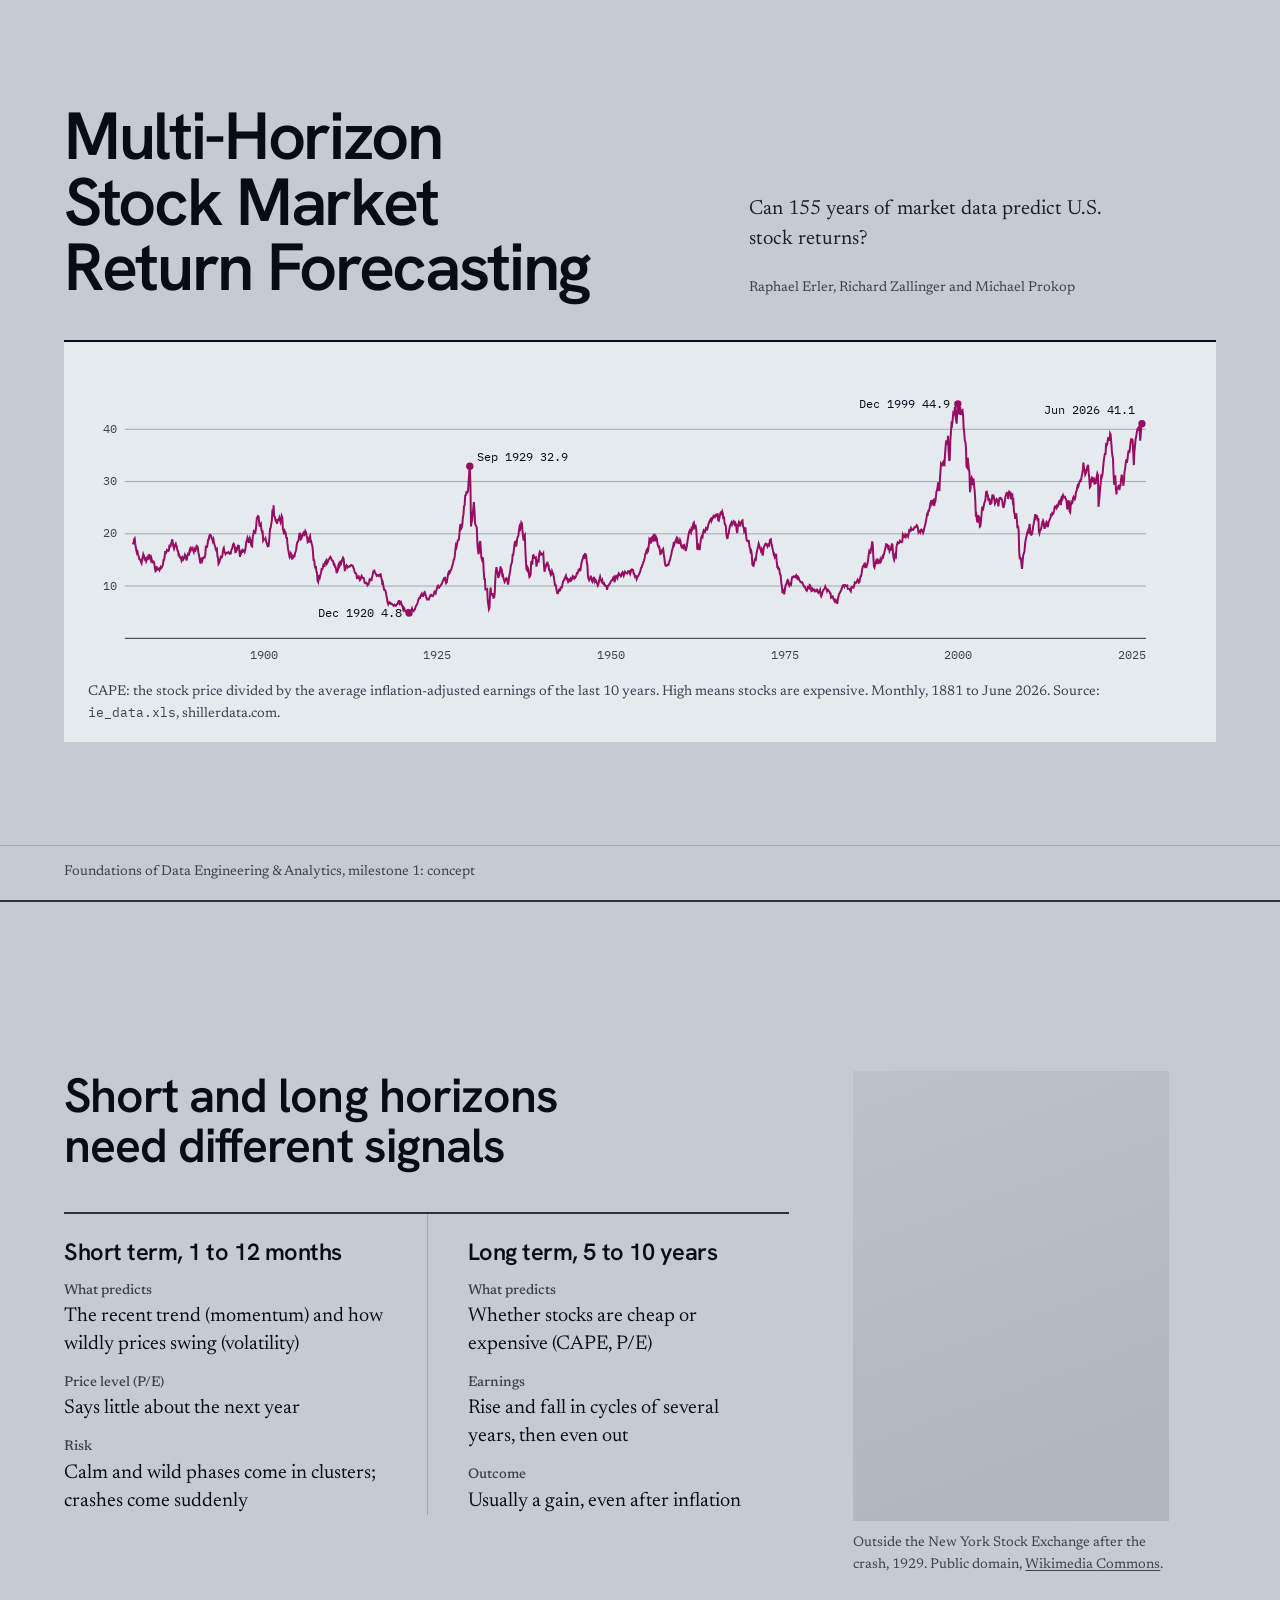
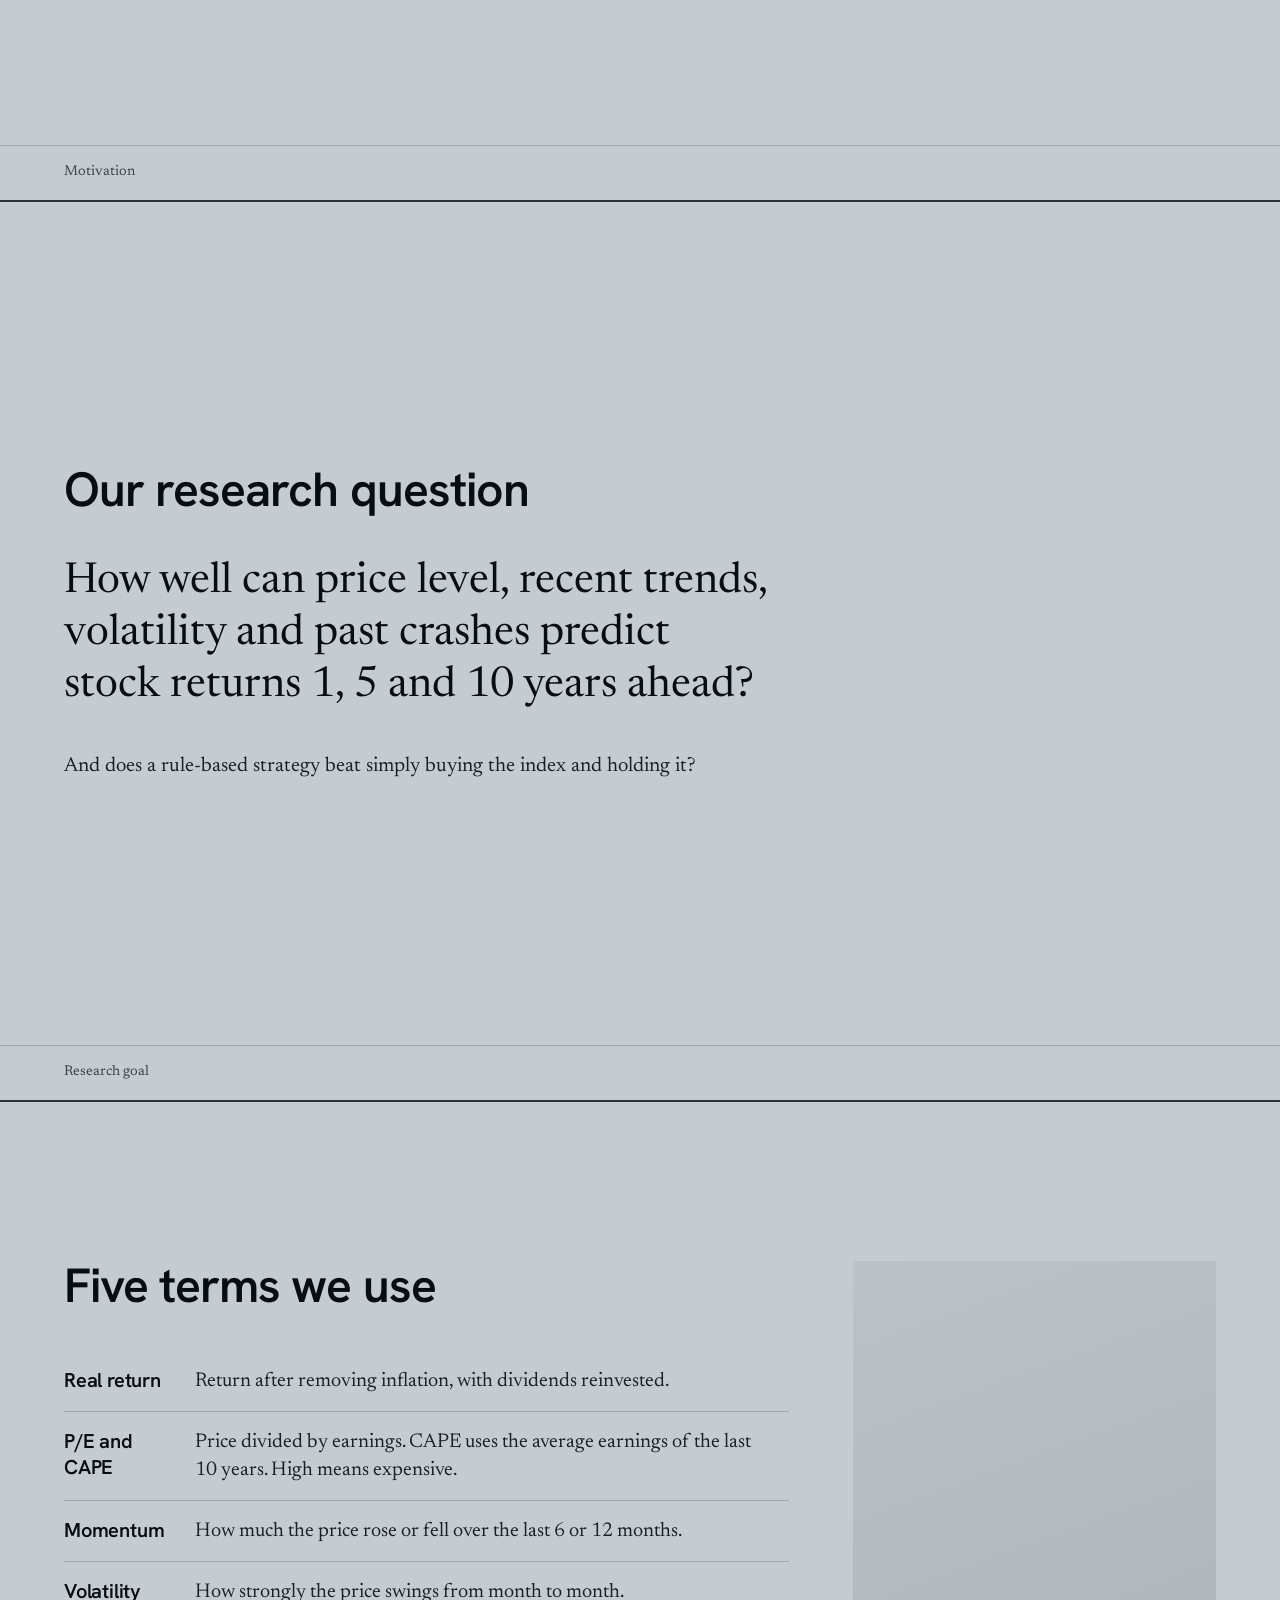
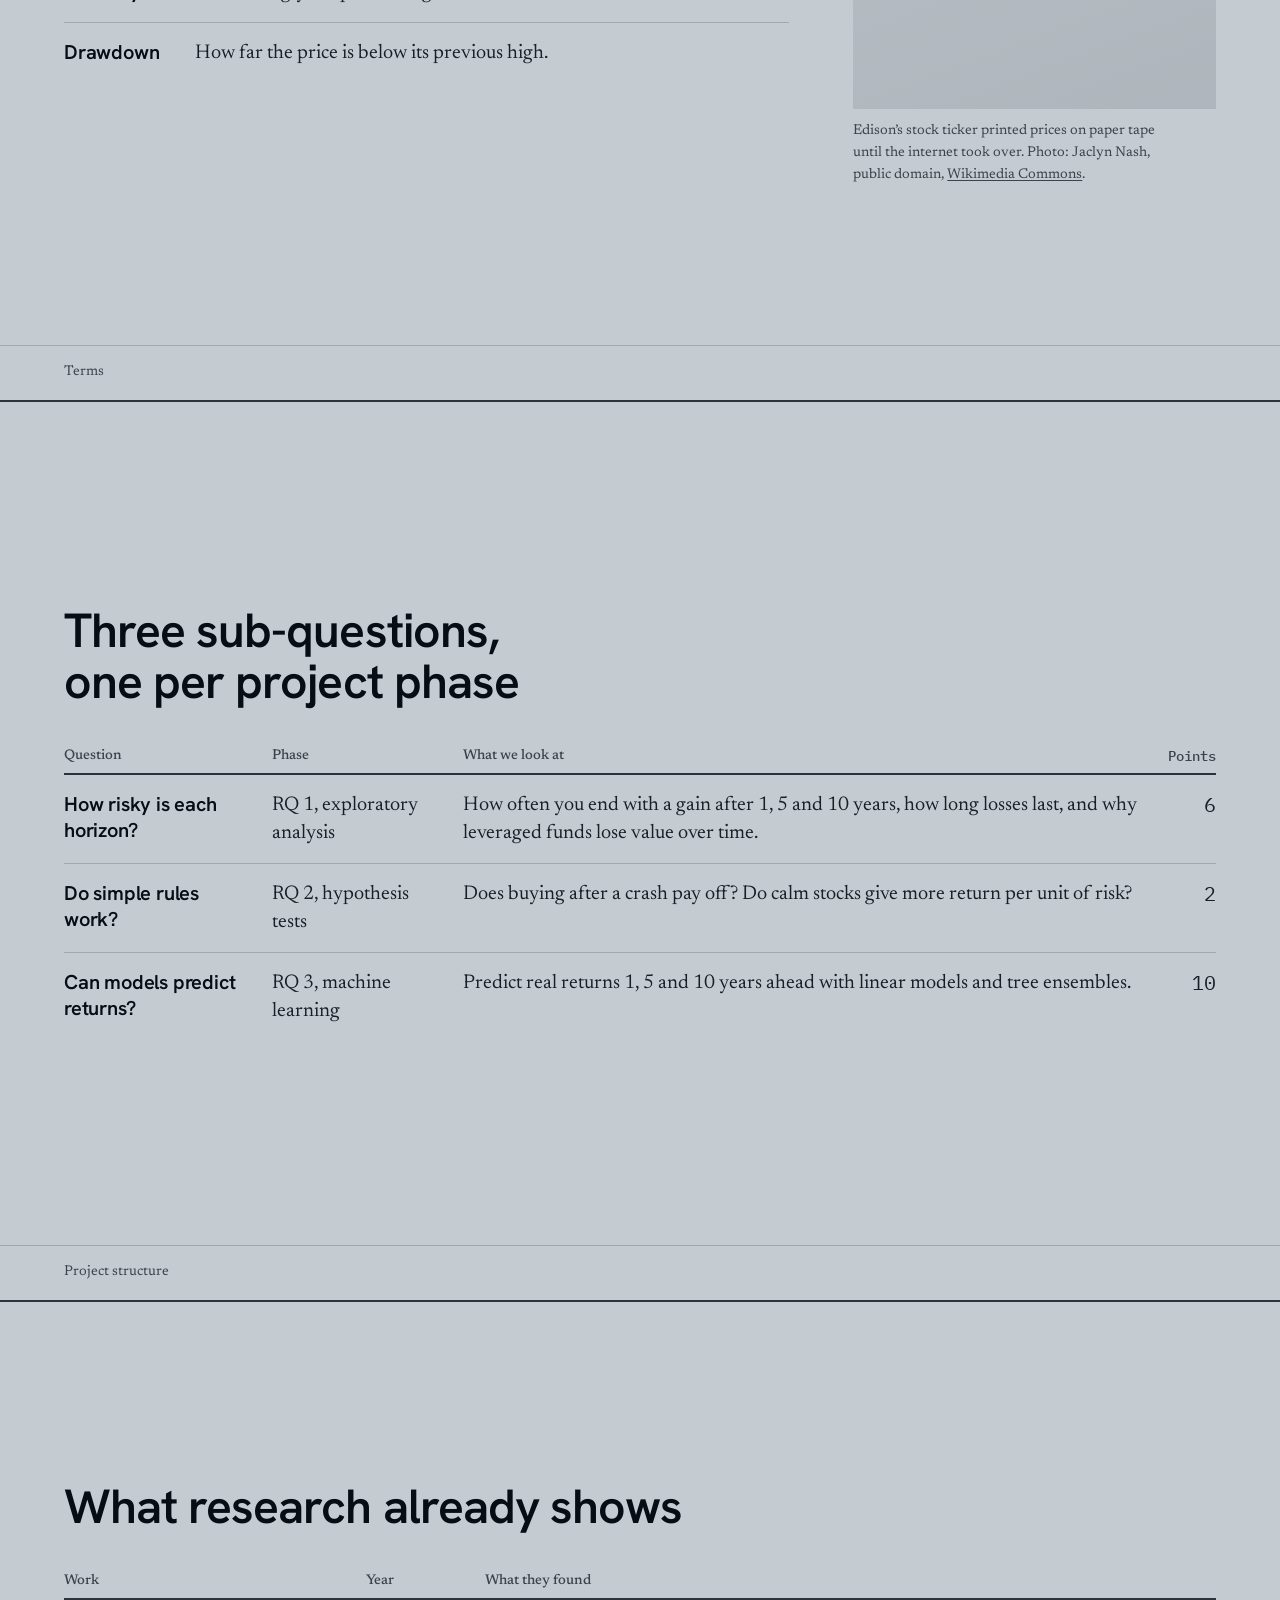
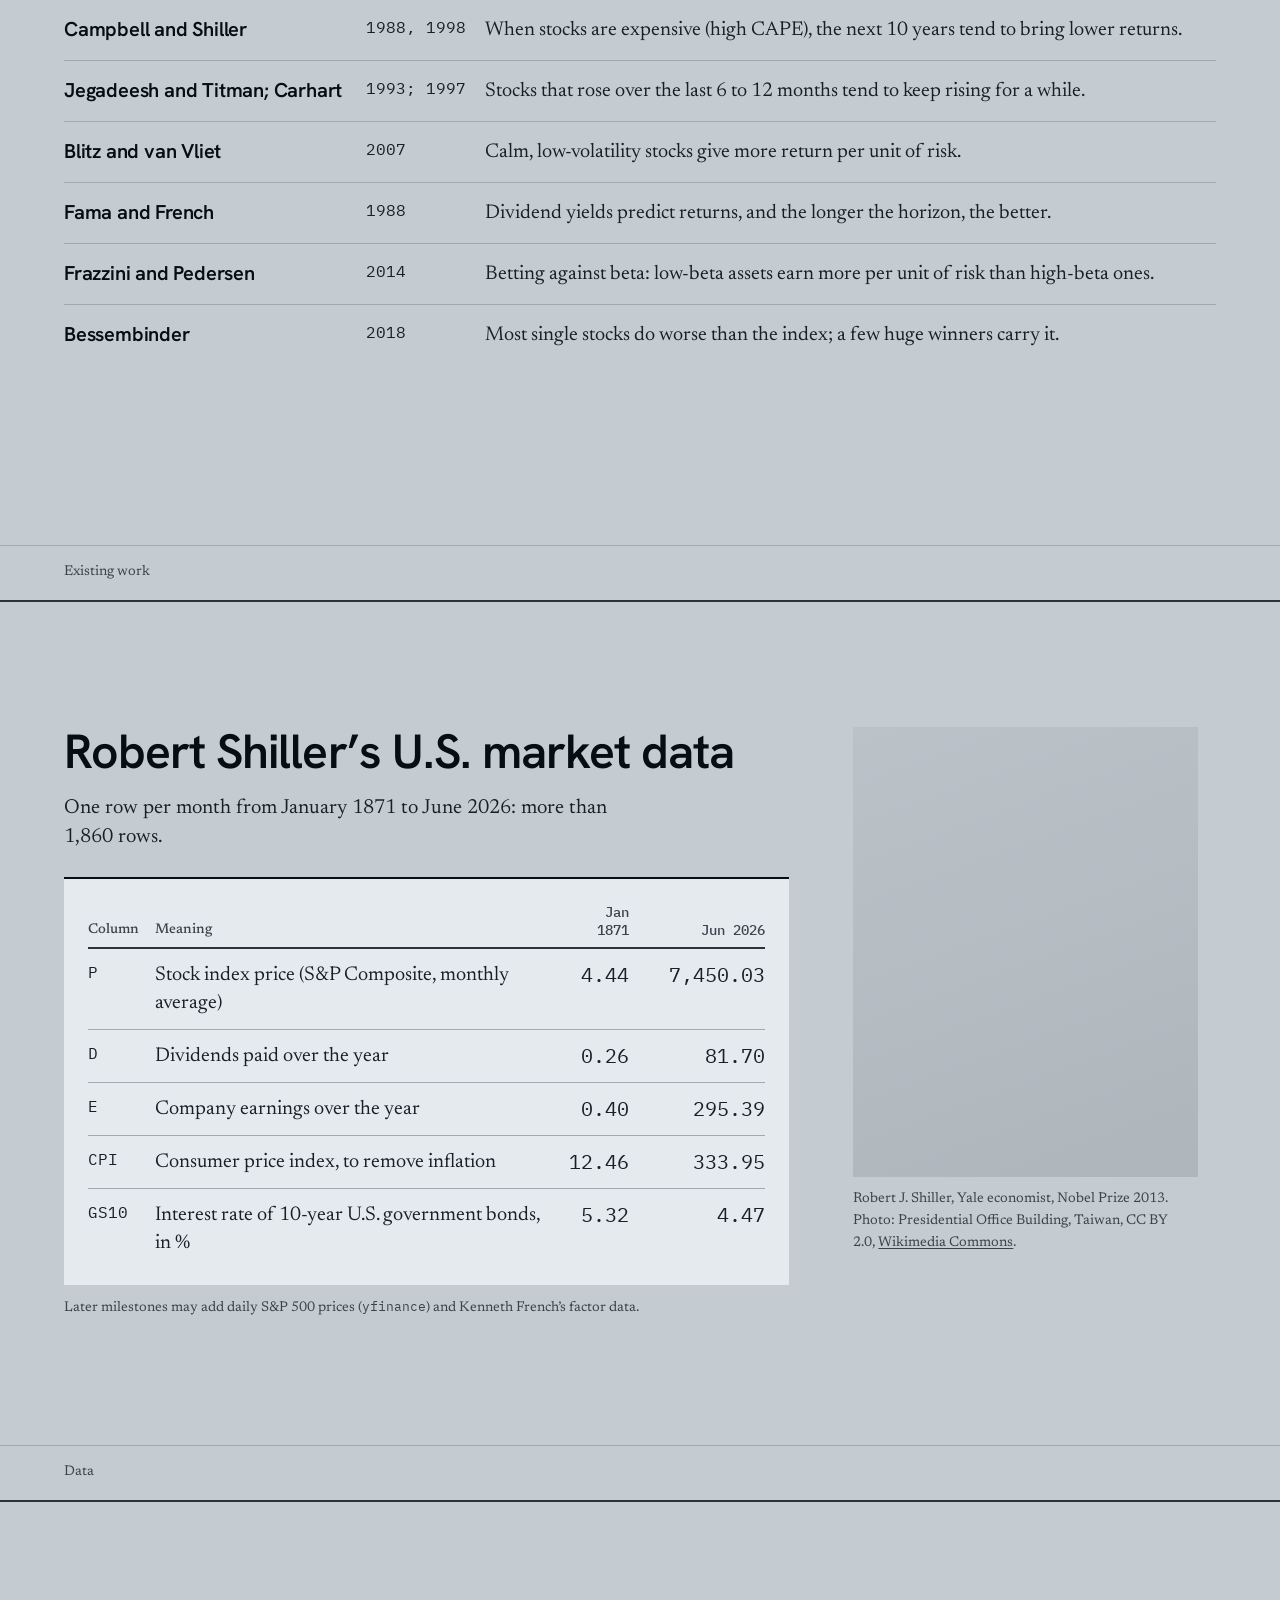
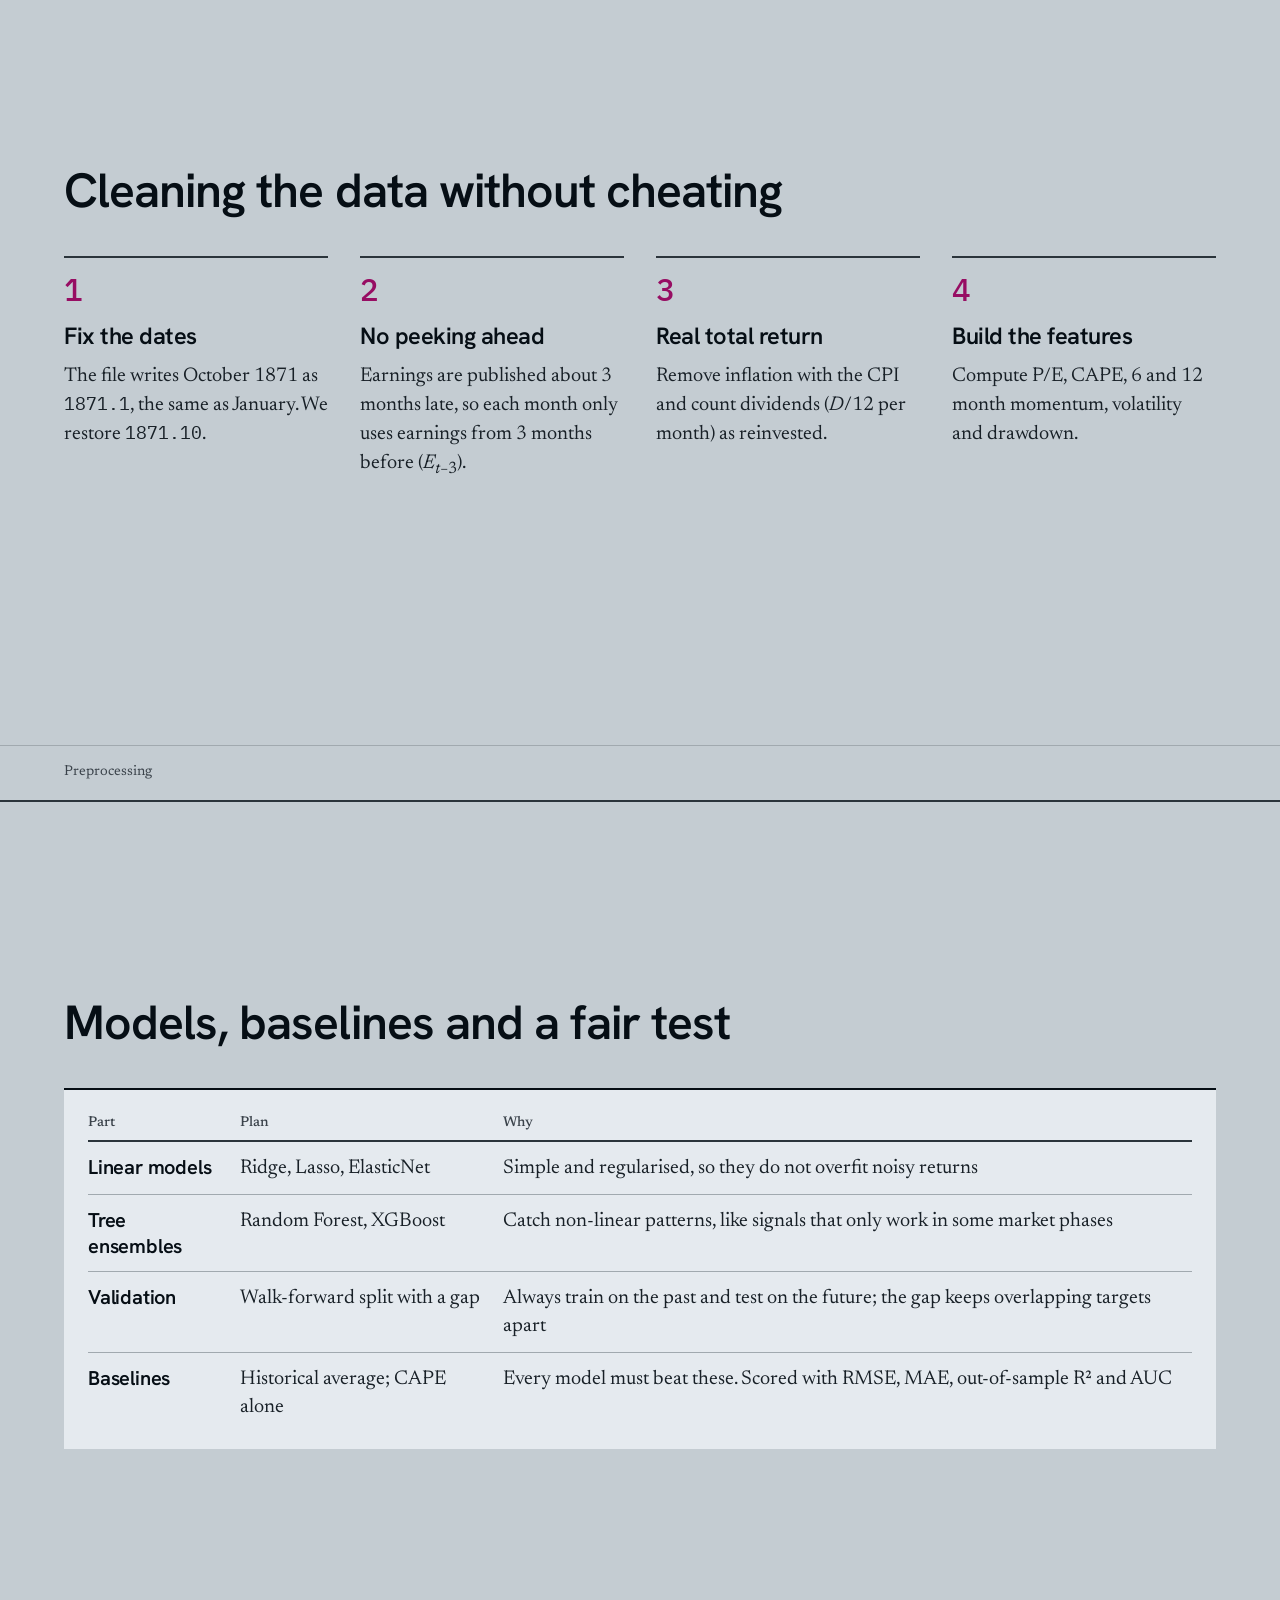
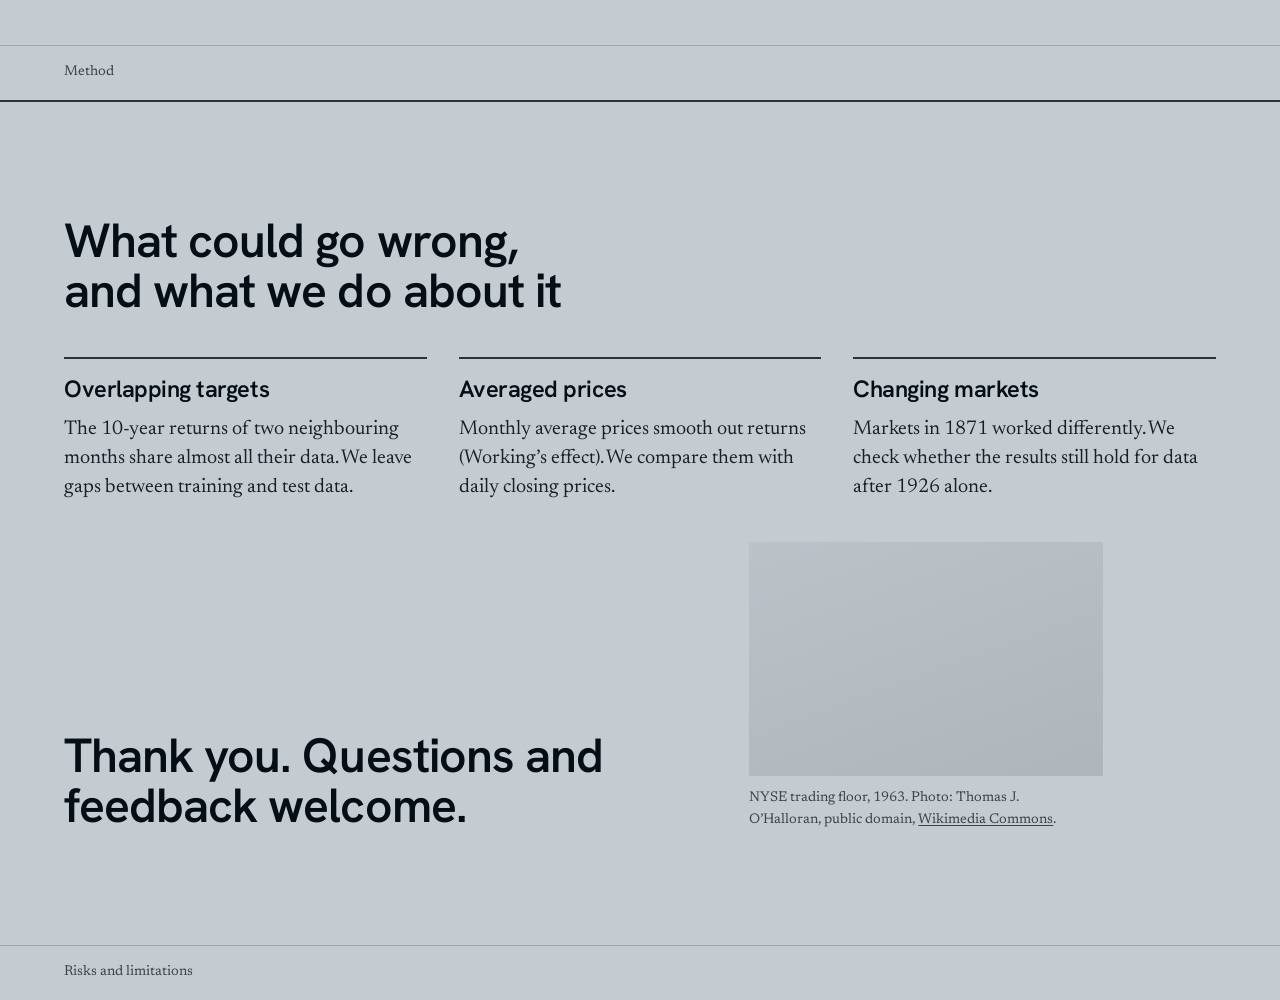
==== commit 09e1c986: "Praesentation: Papers- und ERP-Folie wieder raus, Fama & French + Frazzini & Pedersen nur in der Tab" ====
--- a/praesentation/index.html
+++ b/praesentation/index.html
@@ -135,45 +135,6 @@
   <div class="container foot"><span>Existing work</span></div>
 </section>
 
-<section class="slide" id="s6b" aria-labelledby="h6b">
-  <div class="container">
-    <h2 id="h6b">Two papers we build on</h2>
-    <div class="split">
-      <div>
-        <h3>Fama and French (1988)</h3>
-        <p class="lead">The predictive power of yields grows with the horizon. This is why we forecast 1, 5 and 10 years.</p>
-        <figure class="paper"><img src="img/fama-french-1988.png" width="940" height="425" alt="Title and abstract of Fama and French, Dividend Yields and Expected Stock Returns, 1988">
-          <figcaption class="caption">Journal of Financial Economics 22 (1988), pages 3 to 25.</figcaption></figure>
-      </div>
-      <div>
-        <h3>Frazzini and Pedersen (2014)</h3>
-        <p class="lead">Buying low-beta and selling high-beta assets pays off in almost every market. This is the basis of our low-volatility test.</p>
-        <figure class="paper"><img src="img/frazzini-pedersen-bab.png" width="1100" height="880" alt="Figure 1 of Betting Against Beta: Sharpe ratios of the BAB factor across countries and asset classes, mostly between 0.2 and 0.9">
-          <figcaption class="caption">Figure 1, Betting Against Beta, NBER working paper 16601; Journal of Financial Economics 111 (2014), pages 1 to 25.</figcaption></figure>
-      </div>
-    </div>
-  </div>
-  <div class="container foot"><span>Existing work</span></div>
-</section>
-
-<section class="slide" id="s6c" aria-labelledby="h6c">
-  <div class="container">
-    <h2 id="h6c">Bond yields help over 10 years, not over 1</h2>
-    <figure class="sheet" style="margin: 0">
-      <svg class="chart" viewBox="0 0 1200 330" role="img" aria-label="Excess CAPE yield from 1881 to 2026: 23.5 percent in December 1920, minus 1.1 percent in December 1999, 7.3 percent in March 2009, 1.3 percent in June 2026"><line class="axis" x1="40" x2="1150" y1="253.3" y2="253.3"/><text x="32" y="257.3" text-anchor="end">0%</text><line class="grid" x1="40" x2="1150" y1="210.7" y2="210.7"/><text x="32" y="214.7" text-anchor="end">5%</text><line class="grid" x1="40" x2="1150" y1="168.0" y2="168.0"/><text x="32" y="172.0" text-anchor="end">10%</text><line class="grid" x1="40" x2="1150" y1="125.3" y2="125.3"/><text x="32" y="129.3" text-anchor="end">15%</text><line class="grid" x1="40" x2="1150" y1="82.7" y2="82.7"/><text x="32" y="86.7" text-anchor="end">20%</text><line class="grid" x1="40" x2="1150" y1="40.0" y2="40.0"/><text x="32" y="44.0" text-anchor="end">25%</text><text x="191.0" y="318" text-anchor="middle">1900</text><text x="379.8" y="318" text-anchor="middle">1925</text><text x="568.6" y="318" text-anchor="middle">1950</text><text x="757.3" y="318" text-anchor="middle">1975</text><text x="946.1" y="318" text-anchor="middle">2000</text><text x="1134.9" y="318" text-anchor="middle">2025</text><path class="series" d="M47.5 262.3 L48.2 263.1 L48.8 264.5 L49.4 259.7 L50.0 260.9 L50.7 259.9 L51.3 256.8 L51.9 251.5 L52.6 248.6 L53.2 247.6 L53.8 249.0 L54.4 249.2 L55.1 248.2 L55.7 245.5 L56.3 246.5 L57.0 246.9 L57.6 244.8 L58.2 242.5 L58.9 245.6 L59.5 246.5 L60.1 251.3 L60.7 249.1 L61.4 250.3 L62.0 250.6 L62.6 250.2 L63.3 249.3 L63.9 251.2 L64.5 253.6 L65.1 252.0 L65.8 254.0 L66.4 255.8 L67.0 253.1 L67.7 255.1 L68.3 251.5 L68.9 251.1 L69.6 250.3 L70.2 249.7 L70.8 251.1 L71.4 250.8 L72.1 249.6 L72.7 246.7 L73.3 242.0 L74.0 244.1 L74.6 247.3 L75.2 246.8 L75.8 244.9 L76.5 246.1 L77.1 247.6 L77.7 246.1 L78.4 246.3 L79.0 249.7 L79.6 248.4 L80.2 248.9 L80.9 250.6 L81.5 251.0 L82.1 254.7 L82.8 254.9 L83.4 257.8 L84.0 258.7 L84.7 254.3 L85.3 256.6 L85.9 257.7 L86.5 258.3 L87.2 258.6 L87.8 257.9 L88.4 259.5 L89.1 258.6 L89.7 258.1 L90.3 260.1 L90.9 262.8 L91.6 264.6 L92.2 263.3 L92.8 261.0 L93.5 256.9 L94.1 254.2 L94.7 257.5 L95.4 259.8 L96.0 255.3 L96.6 256.5 L97.2 250.4 L97.9 250.5 L98.5 247.0 L99.1 244.7 L99.8 241.1 L100.4 237.4 L101.0 237.5 L101.6 233.3 L102.3 234.0 L102.9 233.4 L103.5 231.2 L104.2 231.8 L104.8 233.7 L105.4 234.9 L106.0 231.9 L106.7 228.0 L107.3 224.9 L107.9 231.8 L108.6 235.0 L109.2 234.6 L109.8 233.6 L110.5 238.4 L111.1 238.3 L111.7 238.3 L112.3 239.0 L113.0 241.4 L113.6 245.1 L114.2 249.0 L114.9 249.6 L115.5 255.9 L116.1 255.4 L116.7 256.0 L117.4 254.0 L118.0 252.1 L118.6 250.2 L119.3 250.1 L119.9 244.3 L120.5 242.9 L121.2 240.7 L121.8 241.0 L122.4 240.8 L123.0 244.8 L123.7 244.8 L124.3 242.3 L124.9 243.4 L125.6 244.1 L126.2 246.4 L126.8 248.1 L127.4 251.6 L128.1 260.4 L128.7 261.2 L129.3 261.3 L130.0 262.7 L130.6 266.8 L131.2 267.7 L131.8 271.6 L132.5 274.0 L133.1 274.8 L133.7 275.3 L134.4 271.3 L135.0 271.0 L135.6 267.6 L136.3 267.8 L136.9 263.6 L137.5 260.7 L138.1 256.8 L138.8 255.1 L139.4 255.6 L140.0 256.4 L140.7 252.4 L141.3 250.7 L141.9 247.1 L142.5 251.4 L143.2 248.8 L143.8 248.6 L144.4 252.3 L145.1 253.1 L145.7 255.7 L146.3 258.3 L147.0 263.5 L147.6 262.3 L148.2 258.6 L148.8 257.8 L149.5 255.7 L150.1 253.7 L150.7 251.6 L151.4 252.8 L152.0 250.9 L152.6 251.4 L153.2 250.8 L153.9 251.2 L154.5 249.5 L155.1 247.1 L155.8 246.2 L156.4 243.5 L157.0 246.7 L157.6 249.4 L158.3 248.8 L158.9 248.2 L159.5 247.7 L160.2 248.6 L160.8 248.0 L161.4 251.8 L162.1 249.9 L162.7 251.1 L163.3 250.6 L163.9 250.5 L164.6 248.2 L165.2 246.0 L165.8 248.6 L166.5 245.7 L167.1 245.1 L167.7 244.2 L168.3 250.1 L169.0 250.6 L169.6 250.8 L170.2 251.2 L170.9 253.5 L171.5 254.7 L172.1 255.7 L172.8 253.8 L173.4 251.2 L174.0 252.6 L174.6 251.9 L175.3 254.8 L175.9 256.9 L176.5 253.8 L177.2 251.4 L177.8 249.4 L178.4 242.2 L179.0 251.6 L179.7 254.3 L180.3 255.5 L180.9 255.2 L181.6 254.9 L182.2 256.9 L182.8 257.3 L183.4 256.8 L184.1 253.7 L184.7 253.1 L185.3 251.8 L186.0 247.9 L186.6 245.2 L187.2 244.8 L187.9 244.0 L188.5 239.7 L189.1 237.8 L189.7 236.8 L190.4 233.0 L191.0 231.4 L191.6 230.4 L192.3 230.5 L192.9 230.9 L193.5 232.7 L194.1 232.6 L194.8 230.7 L195.4 235.8 L196.0 233.8 L196.7 236.9 L197.3 238.0 L197.9 241.8 L198.6 240.2 L199.2 243.6 L199.8 245.9 L200.4 251.2 L201.1 248.2 L201.7 249.4 L202.3 244.3 L203.0 243.2 L203.6 240.4 L204.2 239.8 L204.8 238.0 L205.5 235.8 L206.1 235.8 L206.7 236.1 L207.4 233.9 L208.0 232.5 L208.6 230.9 L209.2 229.1 L209.9 232.2 L210.5 235.8 L211.1 234.3 L211.8 224.5 L212.4 229.3 L213.0 227.8 L213.7 231.6 L214.3 232.3 L214.9 232.7 L215.5 229.6 L216.2 230.6 L216.8 225.6 L217.4 220.9 L218.1 215.5 L218.7 215.9 L219.3 216.7 L219.9 216.1 L220.6 217.2 L221.2 212.2 L221.8 206.1 L222.5 204.9 L223.1 207.7 L223.7 209.6 L224.4 209.5 L225.0 211.5 L225.6 213.9 L226.2 215.5 L226.9 215.7 L227.5 215.0 L228.1 214.0 L228.8 214.8 L229.4 216.5 L230.0 218.9 L230.6 221.8 L231.3 222.0 L231.9 223.4 L232.5 223.3 L233.2 221.9 L233.8 223.2 L234.4 223.5 L235.0 221.5 L235.7 219.6 L236.3 219.5 L236.9 217.8 L237.6 216.6 L238.2 214.6 L238.8 210.5 L239.5 209.6 L240.1 212.8 L240.7 212.9 L241.3 212.6 L242.0 210.8 L242.6 212.7 L243.2 210.6 L243.9 208.0 L244.5 203.2 L245.1 198.8 L245.7 197.5 L246.4 190.8 L247.0 186.9 L247.6 189.2 L248.3 187.9 L248.9 189.5 L249.5 177.9 L250.2 180.0 L250.8 187.3 L251.4 192.0 L252.0 192.0 L252.7 194.5 L253.3 196.1 L253.9 205.3 L254.6 199.1 L255.2 198.3 L255.8 200.7 L256.4 199.8 L257.1 198.7 L257.7 200.9 L258.3 201.8 L259.0 203.3 L259.6 202.5 L260.2 203.3 L260.8 204.1 L261.5 204.5 L262.1 205.2 L262.7 207.2 L263.4 208.2 L264.0 210.2 L264.6 208.7 L265.3 208.1 L265.9 208.4 L266.5 208.6 L267.1 207.4 L267.8 206.0 L268.4 203.0 L269.0 202.6 L269.7 199.8 L270.3 197.3 L270.9 199.3 L271.5 202.3 L272.2 208.5 L272.8 211.4 L273.4 208.5 L274.1 211.0 L274.7 215.5 L275.3 213.2 L276.0 216.4 L276.6 217.6 L277.2 218.6 L277.8 217.9 L278.5 211.4 L279.1 207.4 L279.7 207.7 L280.4 212.8 L281.0 215.7 L281.6 213.2 L282.2 211.4 L282.9 210.4 L283.5 209.3 L284.1 210.6 L284.8 213.4 L285.4 213.8 L286.0 213.0 L286.6 213.2 L287.3 219.3 L287.9 216.1 L288.5 216.5 L289.2 215.8 L289.8 213.2 L290.4 208.8 L291.1 208.5 L291.7 206.0 L292.3 200.5 L292.9 199.7 L293.6 201.4 L294.2 201.3 L294.8 197.8 L295.5 193.0 L296.1 194.4 L296.7 199.2 L297.3 203.8 L298.0 201.5 L298.6 200.4 L299.2 197.3 L299.9 197.0 L300.5 191.1 L301.1 188.9 L301.8 190.0 L302.4 191.8 L303.0 192.2 L303.6 190.4 L304.3 192.0 L304.9 192.5 L305.5 195.1 L306.2 199.0 L306.8 194.4 L307.4 195.2 L308.0 194.8 L308.7 198.8 L309.3 200.2 L309.9 202.3 L310.6 203.9 L311.2 204.9 L311.8 202.1 L312.4 201.2 L313.1 199.5 L313.7 197.2 L314.3 198.2 L315.0 197.4 L315.6 193.3 L316.2 194.2 L316.9 195.0 L317.5 196.1 L318.1 195.7 L318.7 192.1 L319.4 187.6 L320.0 180.3 L320.6 181.8 L321.3 171.9 L321.9 167.7 L322.5 167.6 L323.1 167.7 L323.8 161.8 L324.4 152.3 L325.0 143.9 L325.7 129.6 L326.3 119.9 L326.9 121.8 L327.6 122.9 L328.2 121.6 L328.8 118.0 L329.4 117.3 L330.1 114.3 L330.7 110.3 L331.3 107.0 L332.0 101.8 L332.6 104.2 L333.2 104.3 L333.8 99.7 L334.5 97.9 L335.1 104.0 L335.7 105.8 L336.4 108.4 L337.0 115.8 L337.6 120.5 L338.2 118.7 L338.9 107.7 L339.5 110.0 L340.1 115.2 L340.8 108.0 L341.4 100.7 L342.0 94.3 L342.7 79.5 L343.3 89.7 L343.9 82.6 L344.5 67.6 L345.2 60.7 L345.8 62.5 L346.4 61.9 L347.1 71.3 L347.7 70.8 L348.3 62.5 L348.9 52.5 L349.6 66.3 L350.2 70.6 L350.8 68.9 L351.5 69.7 L352.1 80.1 L352.7 68.6 L353.4 68.0 L354.0 69.1 L354.6 77.2 L355.2 79.6 L355.9 88.2 L356.5 93.8 L357.1 100.1 L357.8 104.8 L358.4 114.7 L359.0 125.2 L359.6 130.2 L360.3 128.8 L360.9 129.0 L361.5 136.9 L362.2 140.9 L362.8 142.5 L363.4 136.5 L364.0 134.7 L364.7 138.6 L365.3 143.1 L365.9 144.8 L366.6 140.2 L367.2 134.3 L367.8 129.9 L368.5 124.6 L369.1 126.4 L369.7 126.9 L370.3 123.9 L371.0 128.1 L371.6 130.8 L372.2 134.2 L372.9 134.8 L373.5 133.9 L374.1 131.5 L374.7 132.0 L375.4 133.9 L376.0 138.2 L376.6 144.4 L377.3 142.2 L377.9 138.7 L378.5 144.8 L379.2 147.6 L379.8 151.1 L380.4 151.8 L381.0 147.4 L381.7 148.3 L382.3 150.9 L382.9 150.3 L383.6 150.6 L384.2 151.7 L384.8 153.6 L385.4 157.2 L386.1 157.6 L386.7 159.8 L387.3 161.9 L388.0 162.0 L388.6 158.3 L389.2 156.0 L389.8 158.5 L390.5 164.1 L391.1 169.2 L391.7 173.9 L392.4 175.8 L393.0 175.2 L393.6 177.1 L394.3 179.6 L394.9 182.1 L395.5 186.9 L396.1 189.2 L396.8 195.4 L397.4 198.3 L398.0 199.1 L398.7 201.8 L399.3 207.0 L399.9 211.2 L400.5 211.2 L401.2 213.3 L401.8 215.8 L402.4 218.1 L403.1 220.1 L403.7 222.1 L404.3 226.2 L405.0 228.7 L405.6 228.9 L406.2 231.7 L406.8 234.9 L407.5 237.9 L408.1 241.1 L408.7 245.1 L409.4 247.1 L410.0 249.5 L410.6 247.8 L411.2 249.7 L411.9 251.4 L412.5 251.9 L413.1 251.4 L413.8 254.7 L414.4 257.4 L415.0 258.5 L415.6 256.5 L416.3 247.2 L416.9 250.9 L417.5 253.4 L418.2 257.1 L418.8 259.8 L419.4 263.5 L420.1 263.2 L420.7 261.0 L421.3 261.1 L421.9 259.1 L422.6 257.0 L423.2 250.7 L423.8 247.3 L424.5 244.4 L425.1 245.8 L425.7 248.5 L426.3 249.9 L427.0 245.1 L427.6 239.7 L428.2 239.4 L428.9 241.7 L429.5 240.1 L430.1 230.2 L430.8 221.1 L431.4 223.8 L432.0 207.2 L432.6 207.2 L433.3 208.4 L433.9 208.5 L434.5 180.8 L435.2 166.9 L435.8 147.4 L436.4 154.9 L437.0 203.8 L437.7 213.3 L438.3 200.9 L438.9 201.6 L439.6 200.0 L440.2 206.1 L440.8 195.9 L441.4 197.1 L442.1 208.0 L442.7 229.9 L443.3 240.3 L444.0 241.6 L444.6 236.8 L445.2 236.8 L445.9 230.2 L446.5 232.0 L447.1 233.4 L447.7 237.2 L448.4 240.1 L449.0 236.3 L449.6 236.8 L450.3 229.7 L450.9 229.4 L451.5 226.4 L452.1 223.0 L452.8 219.2 L453.4 221.4 L454.0 223.5 L454.7 225.6 L455.3 223.2 L455.9 219.3 L456.6 214.6 L457.2 218.6 L457.8 224.6 L458.4 229.2 L459.1 233.5 L459.7 237.5 L460.3 238.7 L461.0 240.3 L461.6 245.6 L462.2 245.2 L462.8 247.9 L463.5 250.7 L464.1 252.3 L464.7 252.9 L465.4 250.0 L466.0 250.6 L466.6 251.4 L467.2 251.0 L467.9 252.0 L468.5 254.6 L469.1 256.2 L469.8 255.6 L470.4 255.0 L471.0 255.5 L471.7 254.0 L472.3 250.5 L472.9 248.0 L473.5 247.1 L474.2 247.2 L474.8 247.0 L475.4 239.2 L476.1 230.9 L476.7 225.4 L477.3 225.2 L477.9 228.7 L478.6 227.0 L479.2 222.3 L479.8 218.1 L480.5 220.2 L481.1 221.3 L481.7 232.9 L482.4 233.2 L483.0 231.6 L483.6 238.2 L484.2 238.3 L484.9 236.4 L485.5 235.7 L486.1 236.4 L486.8 236.0 L487.4 229.0 L488.0 231.8 L488.6 233.5 L489.3 236.0 L489.9 235.4 L490.5 238.0 L491.2 239.7 L491.8 238.9 L492.4 237.3 L493.0 237.6 L493.7 235.8 L494.3 235.0 L494.9 235.9 L495.6 227.0 L496.2 219.6 L496.8 221.7 L497.5 222.3 L498.1 225.1 L498.7 224.9 L499.3 225.4 L500.0 220.0 L500.6 218.8 L501.2 213.8 L501.9 212.8 L502.5 209.3 L503.1 205.7 L503.7 203.9 L504.4 207.5 L505.0 205.2 L505.6 202.8 L506.3 197.3 L506.9 191.4 L507.5 184.2 L508.2 181.8 L508.8 176.4 L509.4 168.1 L510.0 161.8 L510.7 159.1 L511.3 162.9 L511.9 165.0 L512.6 162.4 L513.2 162.4 L513.8 165.8 L514.4 165.2 L515.1 163.7 L515.7 167.0 L516.3 170.0 L517.0 168.8 L517.6 169.1 L518.2 170.8 L518.8 172.6 L519.5 177.4 L520.1 174.9 L520.7 175.3 L521.4 174.3 L522.0 170.3 L522.6 171.1 L523.3 173.4 L523.9 173.2 L524.5 175.1 L525.1 172.5 L525.8 173.6 L526.4 176.5 L527.0 177.3 L527.7 175.9 L528.3 175.8 L528.9 176.7 L529.5 175.9 L530.2 175.7 L530.8 178.9 L531.4 181.7 L532.1 181.4 L532.7 183.6 L533.3 185.1 L534.0 183.8 L534.6 182.4 L535.2 182.5 L535.8 186.6 L536.5 188.9 L537.1 191.3 L537.7 191.4 L538.4 193.5 L539.0 194.5 L539.6 190.7 L540.2 193.4 L540.9 192.9 L541.5 191.8 L542.1 182.7 L542.8 179.4 L543.4 167.6 L544.0 163.0 L544.6 159.1 L545.3 160.1 L545.9 161.4 L546.5 164.5 L547.2 159.4 L547.8 157.5 L548.4 157.0 L549.1 159.3 L549.7 163.3 L550.3 159.9 L550.9 155.1 L551.6 157.4 L552.2 155.5 L552.8 151.7 L553.5 147.4 L554.1 144.0 L554.7 145.9 L555.3 149.5 L556.0 151.6 L556.6 153.0 L557.2 148.9 L557.9 145.5 L558.5 144.1 L559.1 145.7 L559.8 142.0 L560.4 141.5 L561.0 142.5 L561.6 139.5 L562.3 139.7 L562.9 137.7 L563.5 137.2 L564.2 130.8 L564.8 136.8 L565.4 138.7 L566.0 140.5 L566.7 143.1 L567.3 143.1 L567.9 146.3 L568.6 147.7 L569.2 149.7 L569.8 149.5 L570.4 151.6 L571.1 153.3 L571.7 154.3 L572.3 145.6 L573.0 148.7 L573.6 150.5 L574.2 152.1 L574.9 151.1 L575.5 149.3 L576.1 151.8 L576.7 152.3 L577.4 150.9 L578.0 152.2 L578.6 152.1 L579.3 152.5 L579.9 153.6 L580.5 157.7 L581.1 159.3 L581.8 159.5 L582.4 156.8 L583.0 158.9 L583.7 162.2 L584.3 162.7 L584.9 163.9 L585.6 163.6 L586.2 164.5 L586.8 165.7 L587.4 166.9 L588.1 167.6 L588.7 166.4 L589.3 165.8 L590.0 168.4 L590.6 171.5 L591.2 172.3 L591.8 171.6 L592.5 172.5 L593.1 170.3 L593.7 172.3 L594.4 169.3 L595.0 168.0 L595.6 167.2 L596.2 163.2 L596.9 162.8 L597.5 164.9 L598.1 164.8 L598.8 165.4 L599.4 166.6 L600.0 166.9 L600.7 169.6 L601.3 172.0 L601.9 172.8 L602.5 174.8 L603.2 176.2 L603.8 178.1 L604.4 179.6 L605.1 181.9 L605.7 185.4 L606.3 186.9 L606.9 188.7 L607.6 188.3 L608.2 190.3 L608.8 190.4 L609.5 194.1 L610.1 197.7 L610.7 197.7 L611.4 198.9 L612.0 195.4 L612.6 198.2 L613.2 199.9 L613.9 197.8 L614.5 196.7 L615.1 201.4 L615.8 203.4 L616.4 200.6 L617.0 199.4 L617.6 206.4 L618.3 210.0 L618.9 208.8 L619.5 208.7 L620.2 211.2 L620.8 212.8 L621.4 210.2 L622.0 206.1 L622.7 208.2 L623.3 209.2 L623.9 211.4 L624.6 213.6 L625.2 215.3 L625.8 213.3 L626.5 212.6 L627.1 209.0 L627.7 205.1 L628.3 201.6 L629.0 201.6 L629.6 200.5 L630.2 199.6 L630.9 199.8 L631.5 202.3 L632.1 204.7 L632.7 208.7 L633.4 214.4 L634.0 217.6 L634.6 219.7 L635.3 219.4 L635.9 221.5 L636.5 223.9 L637.2 222.3 L637.8 223.8 L638.4 225.5 L639.0 227.4 L639.7 227.1 L640.3 228.2 L640.9 228.5 L641.6 228.6 L642.2 226.0 L642.8 226.5 L643.4 228.6 L644.1 228.0 L644.7 223.7 L645.3 221.3 L646.0 221.6 L646.6 222.1 L647.2 222.1 L647.8 219.8 L648.5 220.2 L649.1 219.1 L649.7 218.6 L650.4 220.9 L651.0 222.4 L651.6 226.2 L652.3 228.5 L652.9 229.9 L653.5 231.3 L654.1 231.5 L654.8 232.4 L655.4 231.8 L656.0 234.7 L656.7 234.1 L657.3 234.4 L657.9 236.9 L658.5 238.6 L659.2 237.2 L659.8 236.4 L660.4 235.5 L661.1 233.2 L661.7 230.1 L662.3 224.8 L663.0 226.9 L663.6 227.9 L664.2 226.9 L664.8 224.7 L665.5 227.8 L666.1 229.2 L666.7 230.2 L667.4 231.2 L668.0 230.9 L668.6 233.1 L669.2 233.8 L669.9 234.1 L670.5 233.2 L671.1 234.4 L671.8 236.1 L672.4 236.2 L673.0 235.7 L673.6 236.1 L674.3 237.5 L674.9 237.7 L675.5 238.9 L676.2 239.1 L676.8 239.5 L677.4 238.5 L678.1 239.5 L678.7 239.2 L679.3 239.1 L679.9 239.5 L680.6 238.9 L681.2 238.1 L681.8 239.0 L682.5 239.4 L683.1 238.9 L683.7 238.8 L684.3 239.3 L685.0 236.6 L685.6 236.7 L686.2 237.8 L686.9 239.6 L687.5 240.4 L688.1 241.5 L688.7 242.0 L689.4 242.5 L690.0 243.3 L690.6 241.6 L691.3 241.2 L691.9 239.6 L692.5 239.7 L693.2 241.6 L693.8 239.5 L694.4 237.8 L695.0 235.3 L695.7 238.6 L696.3 236.3 L696.9 235.5 L697.6 237.5 L698.2 237.5 L698.8 238.4 L699.4 241.2 L700.1 242.0 L700.7 244.0 L701.3 245.1 L702.0 245.4 L702.6 246.4 L703.2 247.3 L703.9 247.5 L704.5 245.7 L705.1 243.6 L705.7 244.5 L706.4 246.4 L707.0 248.7 L707.6 247.6 L708.3 245.1 L708.9 242.7 L709.5 243.8 L710.1 244.9 L710.8 246.3 L711.4 248.8 L712.0 246.9 L712.7 246.8 L713.3 245.7 L713.9 244.8 L714.5 247.0 L715.2 246.3 L715.8 245.0 L716.4 243.7 L717.1 247.7 L717.7 247.1 L718.3 247.0 L719.0 247.9 L719.6 247.9 L720.2 240.8 L720.8 239.4 L721.5 239.6 L722.1 236.6 L722.7 235.0 L723.4 231.0 L724.0 233.2 L724.6 234.6 L725.2 235.1 L725.9 230.0 L726.5 229.1 L727.1 229.7 L727.8 230.1 L728.4 227.4 L729.0 229.8 L729.7 233.1 L730.3 232.2 L730.9 233.8 L731.5 230.9 L732.2 228.5 L732.8 225.1 L733.4 221.5 L734.1 225.3 L734.7 227.4 L735.3 228.9 L735.9 229.6 L736.6 231.0 L737.2 229.6 L737.8 229.1 L738.5 228.3 L739.1 230.4 L739.7 232.5 L740.3 231.3 L741.0 231.5 L741.6 232.8 L742.2 233.6 L742.9 232.4 L743.5 231.2 L744.1 228.8 L744.8 227.8 L745.4 226.3 L746.0 228.6 L746.6 227.2 L747.3 225.0 L747.9 223.5 L748.5 217.8 L749.2 212.6 L749.8 214.1 L750.4 209.9 L751.0 212.7 L751.7 211.0 L752.3 207.3 L752.9 205.9 L753.6 197.5 L754.2 193.3 L754.8 181.1 L755.5 179.7 L756.1 179.7 L756.7 169.2 L757.3 176.8 L758.0 183.4 L758.6 189.7 L759.2 194.5 L759.9 197.0 L760.5 196.6 L761.1 196.5 L761.7 193.0 L762.4 191.3 L763.0 192.0 L763.6 191.4 L764.3 189.5 L764.9 194.1 L765.5 197.4 L766.1 197.3 L766.8 196.4 L767.4 197.7 L768.0 197.2 L768.7 198.1 L769.3 196.7 L769.9 196.1 L770.6 191.7 L771.2 189.9 L771.8 188.3 L772.4 189.7 L773.1 187.4 L773.7 186.9 L774.3 183.7 L775.0 183.6 L775.6 181.6 L776.2 182.2 L776.8 180.4 L777.5 178.2 L778.1 177.1 L778.7 177.4 L779.4 177.5 L780.0 175.6 L780.6 173.9 L781.3 172.5 L781.9 176.2 L782.5 180.9 L783.1 180.6 L783.8 180.8 L784.4 184.1 L785.0 183.0 L785.7 180.9 L786.3 176.2 L786.9 178.6 L787.5 181.4 L788.2 178.2 L788.8 178.9 L789.4 179.5 L790.1 175.6 L790.7 172.9 L791.3 172.4 L791.9 175.9 L792.6 177.6 L793.2 181.0 L793.8 181.7 L794.5 181.6 L795.1 185.2 L795.7 200.3 L796.4 191.0 L797.0 176.5 L797.6 168.4 L798.2 169.5 L798.9 178.1 L799.5 186.7 L800.1 191.2 L800.8 194.4 L801.4 204.9 L802.0 203.4 L802.6 199.0 L803.3 199.1 L803.9 200.8 L804.5 205.2 L805.2 205.7 L805.8 199.6 L806.4 202.0 L807.1 206.6 L807.7 198.0 L808.3 197.6 L808.9 184.6 L809.6 187.9 L810.2 188.4 L810.8 183.9 L811.5 175.4 L812.1 180.6 L812.7 176.7 L813.3 172.7 L814.0 168.6 L814.6 161.2 L815.2 168.2 L815.9 164.8 L816.5 166.6 L817.1 168.5 L817.7 171.2 L818.4 175.7 L819.0 178.1 L819.6 180.0 L820.3 183.0 L820.9 188.5 L821.5 192.9 L822.2 195.8 L822.8 196.1 L823.4 195.9 L824.0 196.3 L824.7 197.6 L825.3 197.2 L825.9 194.1 L826.6 199.2 L827.2 201.6 L827.8 208.4 L828.4 207.9 L829.1 205.1 L829.7 207.9 L830.3 207.5 L831.0 204.2 L831.6 200.7 L832.2 200.0 L832.9 202.7 L833.5 208.1 L834.1 210.2 L834.7 206.6 L835.4 203.5 L836.0 199.5 L836.6 203.0 L837.3 201.3 L837.9 199.8 L838.5 199.5 L839.1 200.4 L839.8 199.5 L840.4 199.0 L841.0 199.3 L841.7 196.3 L842.3 194.4 L842.9 198.3 L843.5 200.6 L844.2 195.6 L844.8 196.0 L845.4 196.3 L846.1 196.4 L846.7 197.0 L847.3 196.9 L848.0 200.0 L848.6 205.3 L849.2 207.5 L849.8 213.6 L850.5 218.6 L851.1 219.2 L851.7 221.2 L852.4 226.4 L853.0 230.2 L853.6 224.4 L854.2 211.3 L854.9 211.8 L855.5 211.7 L856.1 209.9 L856.8 213.1 L857.4 215.3 L858.0 217.3 L858.7 219.5 L859.3 220.4 L859.9 220.6 L860.5 218.8 L861.2 219.6 L861.8 219.8 L862.4 222.4 L863.1 224.0 L863.7 226.8 L864.3 228.2 L864.9 228.5 L865.6 228.1 L866.2 225.3 L866.8 225.0 L867.5 228.5 L868.1 229.8 L868.7 228.4 L869.3 226.7 L870.0 228.4 L870.6 230.2 L871.2 231.6 L871.9 234.5 L872.5 237.0 L873.1 239.1 L873.8 238.4 L874.4 237.8 L875.0 235.3 L875.6 233.5 L876.3 230.5 L876.9 229.7 L877.5 230.2 L878.2 229.6 L878.8 233.9 L879.4 237.8 L880.0 238.6 L880.7 239.0 L881.3 241.2 L881.9 242.2 L882.6 240.5 L883.2 238.5 L883.8 237.5 L884.5 236.4 L885.1 234.2 L885.7 237.0 L886.3 239.2 L887.0 239.7 L887.6 239.4 L888.2 240.2 L888.9 239.1 L889.5 236.5 L890.1 234.5 L890.7 232.9 L891.4 233.6 L892.0 236.7 L892.6 236.8 L893.3 234.9 L893.9 232.2 L894.5 230.1 L895.1 229.6 L895.8 230.8 L896.4 230.4 L897.0 229.4 L897.7 228.8 L898.3 226.7 L898.9 226.5 L899.6 229.8 L900.2 230.6 L900.8 231.2 L901.4 232.9 L902.1 236.3 L902.7 239.2 L903.3 241.5 L904.0 241.0 L904.6 242.3 L905.2 242.7 L905.8 244.9 L906.5 247.1 L907.1 248.5 L907.7 246.6 L908.4 246.8 L909.0 245.4 L909.6 243.8 L910.3 243.6 L910.9 241.1 L911.5 238.1 L912.1 240.3 L912.8 241.9 L913.4 240.5 L914.0 239.1 L914.7 239.1 L915.3 238.5 L915.9 237.3 L916.5 239.8 L917.2 242.4 L917.8 243.7 L918.4 246.2 L919.1 248.3 L919.7 246.3 L920.3 245.1 L920.9 247.2 L921.6 245.4 L922.2 243.8 L922.8 244.9 L923.5 248.2 L924.1 247.9 L924.7 249.9 L925.4 250.6 L926.0 251.9 L926.6 251.4 L927.2 250.5 L927.9 251.4 L928.5 250.9 L929.1 249.6 L929.8 248.0 L930.4 248.0 L931.0 245.6 L931.6 247.4 L932.3 249.3 L932.9 250.1 L933.5 250.2 L934.2 249.1 L934.8 249.9 L935.4 247.3 L936.1 241.9 L936.7 239.8 L937.3 244.9 L937.9 244.4 L938.6 246.1 L939.2 248.7 L939.8 251.4 L940.5 251.5 L941.1 255.0 L941.7 258.2 L942.3 257.9 L943.0 258.3 L943.6 257.6 L944.2 259.1 L944.9 259.9 L945.5 262.6 L946.1 266.3 L946.7 264.3 L947.4 262.3 L948.0 260.2 L948.6 263.4 L949.3 260.9 L949.9 260.6 L950.5 259.6 L951.2 259.2 L951.8 257.7 L952.4 257.4 L953.0 252.4 L953.7 251.5 L954.3 250.1 L954.9 245.6 L955.6 247.4 L956.2 250.9 L956.8 249.3 L957.4 248.6 L958.1 245.9 L958.7 240.2 L959.3 240.2 L960.0 242.7 L960.6 247.4 L961.2 246.7 L961.9 244.4 L962.5 248.6 L963.1 246.4 L963.7 245.2 L964.4 241.5 L965.0 235.2 L965.6 232.0 L966.3 226.8 L966.9 226.9 L967.5 230.2 L968.1 229.8 L968.8 229.7 L969.4 225.1 L970.0 224.3 L970.7 228.0 L971.3 226.8 L971.9 226.6 L972.5 232.1 L973.2 235.7 L973.8 234.9 L974.4 236.1 L975.1 236.8 L975.7 237.5 L976.3 237.5 L977.0 236.7 L977.6 233.4 L978.2 237.7 L978.8 239.2 L979.5 239.9 L980.1 237.5 L980.7 235.2 L981.4 234.6 L982.0 233.6 L982.6 235.8 L983.2 237.3 L983.9 236.7 L984.5 236.3 L985.1 238.2 L985.8 235.4 L986.4 234.3 L987.0 233.7 L987.7 235.1 L988.3 235.4 L988.9 233.5 L989.5 234.7 L990.2 237.4 L990.8 237.7 L991.4 237.2 L992.1 238.3 L992.7 239.7 L993.3 241.3 L993.9 241.5 L994.6 240.1 L995.2 239.8 L995.8 238.5 L996.5 238.6 L997.1 240.6 L997.7 240.2 L998.3 240.2 L999.0 241.8 L999.6 241.4 L1000.2 238.1 L1000.9 239.7 L1001.5 240.3 L1002.1 243.1 L1002.8 242.3 L1003.4 238.3 L1004.0 237.7 L1004.6 238.5 L1005.3 232.8 L1005.9 232.6 L1006.5 226.6 L1007.2 225.7 L1007.8 221.8 L1008.4 224.0 L1009.0 225.7 L1009.7 224.8 L1010.3 220.9 L1010.9 221.3 L1011.6 217.7 L1012.2 209.7 L1012.8 205.2 L1013.5 197.0 L1014.1 196.9 L1014.7 195.4 L1015.3 191.4 L1016.0 199.8 L1016.6 206.3 L1017.2 210.5 L1017.9 210.5 L1018.5 214.7 L1019.1 215.3 L1019.7 216.5 L1020.4 217.6 L1021.0 220.4 L1021.6 222.0 L1022.3 220.9 L1022.9 223.8 L1023.5 226.2 L1024.1 220.1 L1024.8 217.2 L1025.4 215.6 L1026.0 213.0 L1026.7 214.3 L1027.3 215.1 L1027.9 217.8 L1028.6 223.4 L1029.2 225.3 L1029.8 227.7 L1030.4 224.6 L1031.1 225.3 L1031.7 222.6 L1032.3 219.8 L1033.0 220.4 L1033.6 209.3 L1034.2 206.1 L1034.8 208.4 L1035.5 207.5 L1036.1 207.5 L1036.7 208.6 L1037.4 209.6 L1038.0 211.6 L1038.6 210.3 L1039.3 206.7 L1039.9 204.6 L1040.5 205.0 L1041.1 206.8 L1041.8 207.6 L1042.4 207.7 L1043.0 205.9 L1043.7 207.2 L1044.3 210.2 L1044.9 211.0 L1045.5 211.8 L1046.2 210.3 L1046.8 212.7 L1047.4 215.0 L1048.1 218.4 L1048.7 219.7 L1049.3 220.7 L1049.9 219.8 L1050.6 221.7 L1051.2 223.5 L1051.8 223.3 L1052.5 221.7 L1053.1 222.3 L1053.7 222.0 L1054.4 221.2 L1055.0 222.4 L1055.6 222.1 L1056.2 221.1 L1056.9 222.5 L1057.5 220.2 L1058.1 222.8 L1058.8 222.2 L1059.4 219.6 L1060.0 221.2 L1060.6 221.6 L1061.3 221.2 L1061.9 222.9 L1062.5 223.6 L1063.2 223.5 L1063.8 222.0 L1064.4 221.5 L1065.1 222.3 L1065.7 224.3 L1066.3 223.7 L1066.9 220.6 L1067.6 217.8 L1068.2 220.7 L1068.8 221.1 L1069.5 220.9 L1070.1 219.5 L1070.7 219.7 L1071.3 220.6 L1072.0 220.4 L1072.6 220.6 L1073.2 224.3 L1073.9 228.5 L1074.5 228.0 L1075.1 228.7 L1075.7 230.4 L1076.4 229.0 L1077.0 229.8 L1077.6 229.4 L1078.3 230.8 L1078.9 229.4 L1079.5 229.3 L1080.2 231.6 L1080.8 232.4 L1081.4 233.4 L1082.0 235.9 L1082.7 237.1 L1083.3 237.3 L1083.9 237.0 L1084.6 238.6 L1085.2 239.1 L1085.8 239.5 L1086.4 239.6 L1087.1 240.5 L1087.7 239.4 L1088.3 237.0 L1089.0 232.0 L1089.6 231.3 L1090.2 232.3 L1090.9 231.1 L1091.5 231.0 L1092.1 229.1 L1092.7 227.0 L1093.4 223.7 L1094.0 222.6 L1094.6 223.8 L1095.3 223.3 L1095.9 225.3 L1096.5 226.1 L1097.1 225.8 L1097.8 223.1 L1098.4 211.7 L1099.0 212.1 L1099.7 213.9 L1100.3 215.5 L1100.9 214.9 L1101.5 216.5 L1102.2 216.4 L1102.8 217.8 L1103.4 219.6 L1104.1 221.1 L1104.7 223.0 L1105.3 224.9 L1106.0 228.1 L1106.6 229.3 L1107.2 228.7 L1107.8 227.1 L1108.5 225.5 L1109.1 225.5 L1109.7 226.0 L1110.4 226.7 L1111.0 226.8 L1111.6 225.4 L1112.2 226.7 L1112.9 226.6 L1113.5 227.1 L1114.1 231.9 L1114.8 229.5 L1115.4 228.7 L1116.0 226.4 L1116.7 228.6 L1117.3 231.6 L1117.9 233.9 L1118.5 234.2 L1119.2 231.9 L1119.8 230.7 L1120.4 233.4 L1121.1 231.6 L1121.7 230.2 L1122.3 231.1 L1122.9 233.7 L1123.6 235.7 L1124.2 237.2 L1124.8 238.4 L1125.5 240.8 L1126.1 239.4 L1126.7 236.7 L1127.3 237.4 L1128.0 239.3 L1128.6 239.8 L1129.2 242.1 L1129.9 242.3 L1130.5 241.7 L1131.1 241.5 L1131.8 237.7 L1132.4 236.8 L1133.0 240.3 L1133.6 242.6 L1134.3 242.6 L1134.9 243.3 L1135.5 241.8 L1136.2 239.0 L1136.8 237.3 L1137.4 240.6 L1138.0 241.0 L1138.7 241.8 L1139.3 240.5 L1139.9 239.4 L1140.6 239.1 L1141.2 239.4 L1141.8 239.8 L1142.5 240.3 L1143.1 238.9 L1143.7 238.2 L1144.3 239.1 L1145.0 241.4 L1145.6 241.9"/><circle class="mark" cx="348.9" cy="52.5" r="4"/><text class="note" x="356.9" y="44.5" text-anchor="start">Dec 1920  23.5%</text><circle class="mark" cx="945.5" cy="262.6" r="4"/><text class="note" x="937.5" y="280.6" text-anchor="end">Dec 1999  −1.1%</text><circle class="mark" cx="1015.3" cy="191.4" r="4"/><text class="note" x="1023.3" y="183.4" text-anchor="start">Mar 2009  7.3%</text><circle class="mark" cx="1145.6" cy="241.9" r="4"/><text class="note" x="1137.6" y="219.9" text-anchor="end">Jun 2026  1.3%</text></svg>
-      <figcaption class="caption">Equity risk premium over time, measured as Shiller’s excess CAPE yield: 1/CAPE minus the real 10-year bond yield. Monthly, 1881 to June 2026. Source: <code>ie_data.xls</code>, shillerdata.com.</figcaption>
-    </figure>
-    <table>
-      <thead><tr><th>Signal</th><th class="num">Correlation with next 1-year return</th><th class="num">with next 10-year return</th></tr></thead>
-      <tbody>
-        <tr><td class="name">Excess CAPE yield (stocks vs. bonds)</td><td class="num">0.22</td><td class="num">0.58</td></tr>
-        <tr><td class="name">10-year bond yield alone</td><td class="num">−0.02</td><td class="num">0.07</td></tr>
-      </tbody>
-    </table>
-  </div>
-  <div class="container foot"><span>Existing work: our own first check</span></div>
-</section>
-
 <section class="slide" id="s7" aria-labelledby="h7">
   <div class="container">
     <div class="motive">
--- a/praesentation/style.css
+++ b/praesentation/style.css
@@ -104,7 +104,3 @@
   body { -webkit-print-color-adjust: exact; print-color-adjust: exact; }
 }
 
-/* paper excerpts */
-.paper { margin: var(--space-md) 0 0; }
-.paper img { display: block; width: 100%; height: auto; max-height: 34svh; object-fit: contain; object-position: left top; background: var(--color-sheet); outline: var(--rule-hair) solid var(--color-rule-2); outline-offset: -1px; }
-@media print { .paper img { max-height: 2.3in; } #s6b .lead { font-size: var(--text-md); } #s6c .chart { max-height: 1.9in; } #s6c td { padding-block: var(--space-xs); } }
